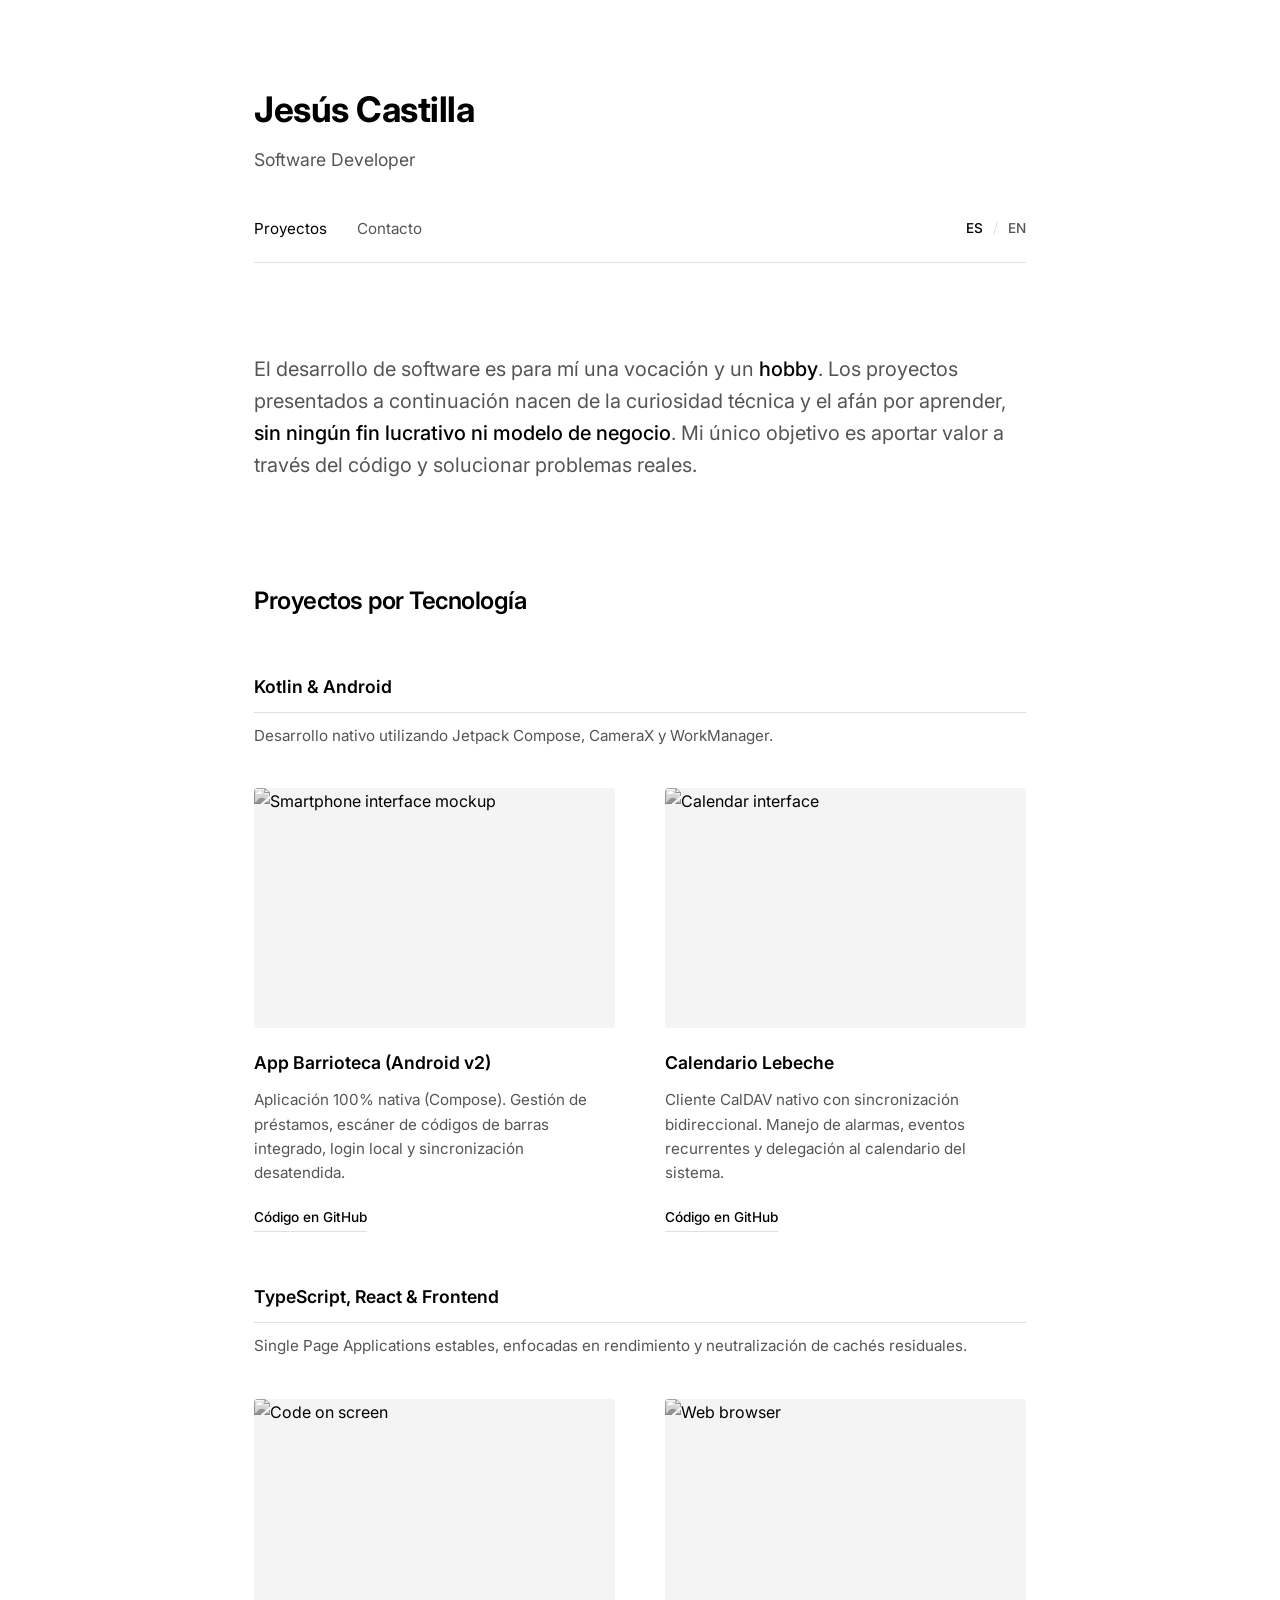
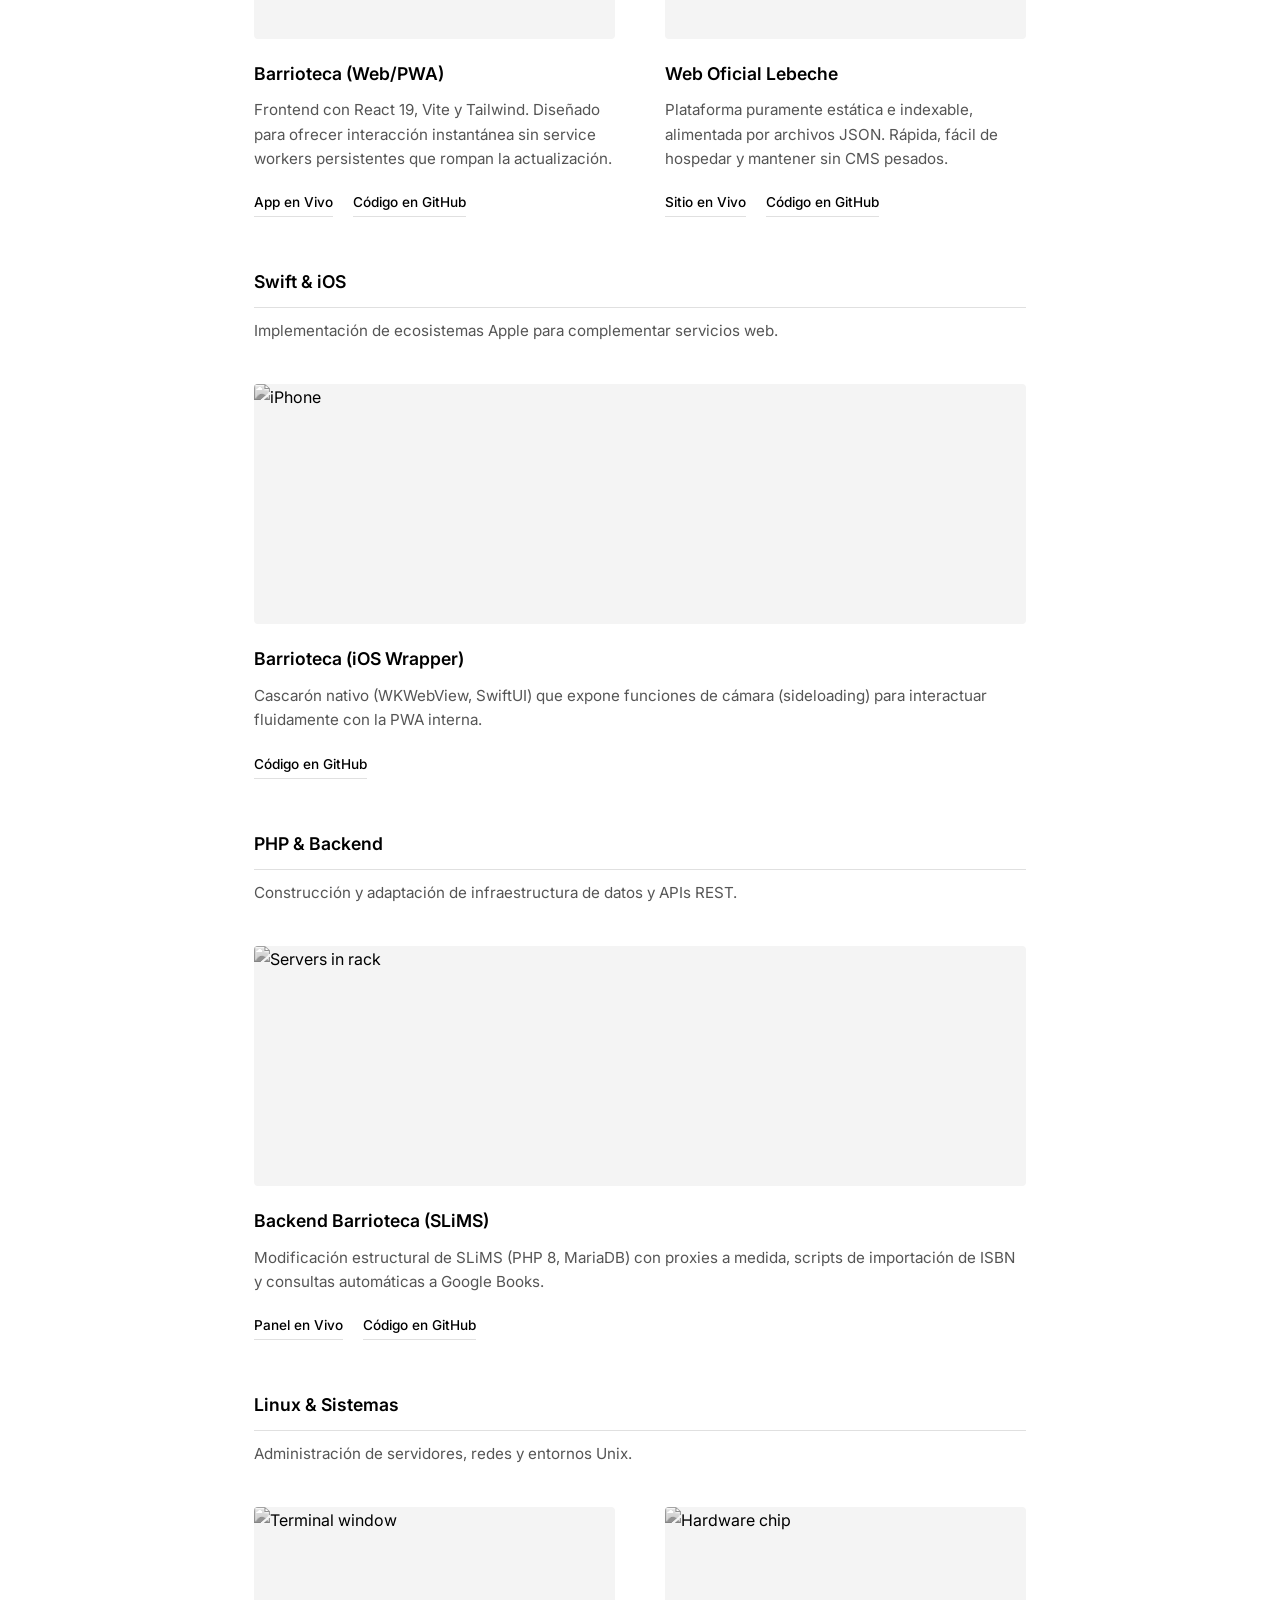
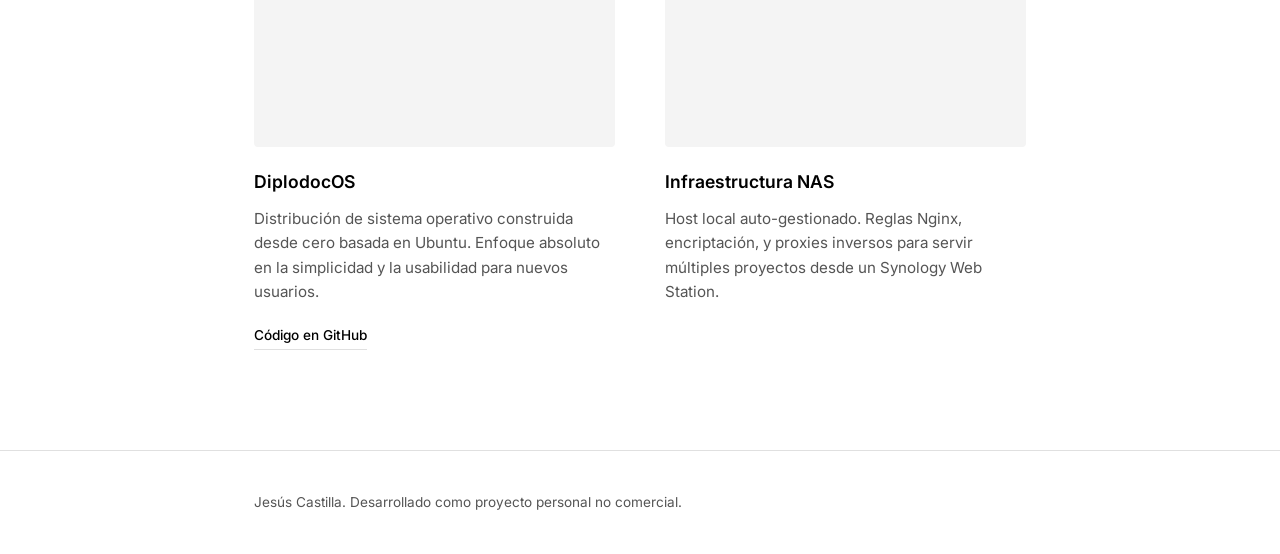
==== index.html @ aa9eec79 "corrientelebeche.es: dominio paraguas (canonico www), calendario y URLs actualizadas" ====
<!DOCTYPE html>
<html lang="es">
<head>
    <meta charset="UTF-8">
    <meta name="viewport" content="width=device-width, initial-scale=1.0">
    <meta name="description" content="Portfolio de Programación - Jesús Castilla">
    <title>Jesús Castilla | Software Developer</title>
    <link rel="preconnect" href="https://fonts.googleapis.com">
    <link rel="preconnect" href="https://fonts.gstatic.com" crossorigin>
    <link href="https://fonts.googleapis.com/css2?family=Inter:wght@300;400;500;600;700&display=swap" rel="stylesheet">
    <link rel="stylesheet" href="styles.css">
</head>
<body>
    <header class="main-header">
        <div class="container">
            <h1>Jesús Castilla</h1>
            <p class="subtitle">Software Developer</p>
            <nav class="main-nav">
                <ul>
                    <li><a href="index.html" class="active">Proyectos</a></li>
                    <li><a href="contacto.html">Contacto</a></li>
                </ul>
                <div class="lang-switch">
                    <a href="index.html" class="active">ES</a>
                    <span class="separator">/</span>
                    <a href="index-en.html">EN</a>
                </div>
            </nav>
        </div>
    </header>

    <main class="container">
        <section class="intro-section">
            <p class="disclaimer">
                El desarrollo de software es para mí una vocación y un <strong>hobby</strong>. 
                Los proyectos presentados a continuación nacen de la curiosidad técnica y el afán por aprender, 
                <strong>sin ningún fin lucrativo ni modelo de negocio</strong>. Mi único objetivo es aportar valor 
                a través del código y solucionar problemas reales.
            </p>
        </section>

        <section class="skills-section">
            <h2>Proyectos por Tecnología</h2>
            
            <div class="language-group">
                <h3>Kotlin & Android</h3>
                <p>Desarrollo nativo utilizando Jetpack Compose, CameraX y WorkManager.</p>
                <div class="projects-grid">
                    <div class="project-card">
                        <img src="https://images.unsplash.com/photo-1512941937669-90a1b58e7e9c?w=600&q=80" alt="Smartphone interface mockup" class="project-img">
                        <h4>App Barrioteca (Android v2)</h4>
                        <p>Aplicación 100% nativa (Compose). Gestión de préstamos, escáner de códigos de barras integrado, login local y sincronización desatendida.</p>
                        <div class="project-links">
                            <a href="https://github.com/jesuscastilla/acalenca-barrioteca-app-android-v2" target="_blank" rel="noopener">Código en GitHub</a>
                        </div>
                    </div>
                    <div class="project-card">
                        <img src="https://images.unsplash.com/photo-1506784951209-4522a01d4ddf?w=600&q=80" alt="Calendar interface" class="project-img">
                        <h4>Calendario Lebeche</h4>
                        <p>Cliente CalDAV nativo con sincronización bidireccional. Manejo de alarmas, eventos recurrentes y delegación al calendario del sistema.</p>
                        <div class="project-links">
                            <a href="https://github.com/jesuscastilla/calendario-lebeche" target="_blank" rel="noopener">Código en GitHub</a>
                        </div>
                    </div>
                </div>
            </div>

            <div class="language-group">
                <h3>TypeScript, React & Frontend</h3>
                <p>Single Page Applications estables, enfocadas en rendimiento y neutralización de cachés residuales.</p>
                <div class="projects-grid">
                    <div class="project-card">
                        <img src="https://images.unsplash.com/photo-1551288049-bebda4e38f71?w=600&q=80" alt="Code on screen" class="project-img">
                        <h4>Barrioteca (Web/PWA)</h4>
                        <p>Frontend con React 19, Vite y Tailwind. Diseñado para ofrecer interacción instantánea sin service workers persistentes que rompan la actualización.</p>
                        <div class="project-links">
                            <a href="https://www.corrientelebeche.es/barrioteca/" target="_blank" rel="noopener">App en Vivo</a>
                            <a href="https://github.com/jesuscastilla/acalenca-barrioteca-app" target="_blank" rel="noopener">Código en GitHub</a>
                        </div>
                    </div>
                    <div class="project-card">
                        <img src="https://images.unsplash.com/photo-1498050108023-c5249f4df085?w=600&q=80" alt="Web browser" class="project-img">
                        <h4>Web Oficial Lebeche</h4>
                        <p>Plataforma puramente estática e indexable, alimentada por archivos JSON. Rápida, fácil de hospedar y mantener sin CMS pesados.</p>
                        <div class="project-links">
                            <a href="https://lebeche.www.corrientelebeche.es/" target="_blank" rel="noopener">Sitio en Vivo</a>
                            <a href="https://github.com/jesuscastilla/LEBECHE" target="_blank" rel="noopener">Código en GitHub</a>
                        </div>
                    </div>
                </div>
            </div>

            <div class="language-group">
                <h3>Swift & iOS</h3>
                <p>Implementación de ecosistemas Apple para complementar servicios web.</p>
                <div class="projects-grid">
                    <div class="project-card">
                        <img src="https://images.unsplash.com/photo-1512428559087-560fa5ceab42?w=600&q=80" alt="iPhone" class="project-img">
                        <h4>Barrioteca (iOS Wrapper)</h4>
                        <p>Cascarón nativo (WKWebView, SwiftUI) que expone funciones de cámara (sideloading) para interactuar fluidamente con la PWA interna.</p>
                        <div class="project-links">
                            <a href="https://github.com/jesuscastilla/acalenca-barrioteca-app-ios" target="_blank" rel="noopener">Código en GitHub</a>
                        </div>
                    </div>
                </div>
            </div>

            <div class="language-group">
                <h3>PHP & Backend</h3>
                <p>Construcción y adaptación de infraestructura de datos y APIs REST.</p>
                <div class="projects-grid">
                    <div class="project-card">
                        <img src="https://images.unsplash.com/photo-1558494949-ef010cbdcc31?w=600&q=80" alt="Servers in rack" class="project-img">
                        <h4>Backend Barrioteca (SLiMS)</h4>
                        <p>Modificación estructural de SLiMS (PHP 8, MariaDB) con proxies a medida, scripts de importación de ISBN y consultas automáticas a Google Books.</p>
                        <div class="project-links">
                            <a href="https://www.corrientelebeche.es/slims/" target="_blank" rel="noopener">Panel en Vivo</a>
                            <a href="https://github.com/jesuscastilla/acalenca-barrioteca" target="_blank" rel="noopener">Código en GitHub</a>
                        </div>
                    </div>
                </div>
            </div>

            <div class="language-group">
                <h3>Linux & Sistemas</h3>
                <p>Administración de servidores, redes y entornos Unix.</p>
                <div class="projects-grid">
                    <div class="project-card">
                        <img src="https://images.unsplash.com/photo-1629654297299-c8506221ca97?w=600&q=80" alt="Terminal window" class="project-img">
                        <h4>DiplodocOS</h4>
                        <p>Distribución de sistema operativo construida desde cero basada en Ubuntu. Enfoque absoluto en la simplicidad y la usabilidad para nuevos usuarios.</p>
                        <div class="project-links">
                            <a href="https://github.com/jesuscastilla/DiplodocOS" target="_blank" rel="noopener">Código en GitHub</a>
                        </div>
                    </div>
                    <div class="project-card">
                        <img src="https://images.unsplash.com/photo-1518770660439-4636190af475?w=600&q=80" alt="Hardware chip" class="project-img">
                        <h4>Infraestructura NAS</h4>
                        <p>Host local auto-gestionado. Reglas Nginx, encriptación, y proxies inversos para servir múltiples proyectos desde un Synology Web Station.</p>
                    </div>
                </div>
            </div>
        </section>
    </main>

    <footer class="main-footer">
        <div class="container">
            <p>Jesús Castilla. Desarrollado como proyecto personal no comercial.</p>
        </div>
    </footer>
</body>
</html>
---- styles.css ----
:root {
    --text-main: #000000;
    --text-muted: #555555;
    --bg-main: #ffffff;
    --bg-subtle: #f4f4f4;
    --border: #e0e0e0;
}

* {
    margin: 0;
    padding: 0;
    box-sizing: border-box;
}

body {
    font-family: 'Inter', -apple-system, BlinkMacSystemFont, "Segoe UI", Roboto, Helvetica, Arial, sans-serif;
    background-color: var(--bg-main);
    color: var(--text-main);
    line-height: 1.7;
    font-size: 16px;
    -webkit-font-smoothing: antialiased;
}

.container {
    max-width: 900px;
    margin: 0 auto;
    padding: 0 5%;
}

/* Minimalist Header */
.main-header {
    padding: 80px 0 40px;
    margin-bottom: 50px;
}

.main-header h1 {
    font-size: 2.2rem;
    font-weight: 700;
    letter-spacing: -0.5px;
}

.main-header .subtitle {
    color: var(--text-muted);
    font-size: 1.1rem;
    margin-top: 5px;
    margin-bottom: 40px;
}

.main-nav {
    display: flex;
    justify-content: space-between;
    align-items: center;
    border-bottom: 1px solid var(--border);
    padding-bottom: 20px;
}

.main-nav ul {
    list-style: none;
    display: flex;
    gap: 30px;
}

.main-nav a {
    text-decoration: none;
    color: var(--text-muted);
    font-size: 0.95rem;
    transition: color 0.2s ease;
}

.main-nav a.active, .main-nav a:hover {
    color: var(--text-main);
}

.lang-switch {
    display: flex;
    gap: 10px;
    align-items: center;
}

.lang-switch .separator {
    color: var(--border);
    font-size: 0.9rem;
}

.lang-switch a {
    font-size: 0.85rem;
    font-weight: 500;
}

/* Disclaimer / Intro */
.disclaimer {
    font-size: 1.25rem;
    color: var(--text-muted);
    max-width: 800px;
    margin-bottom: 80px;
    line-height: 1.6;
}

.disclaimer strong {
    color: var(--text-main);
    font-weight: 500;
}

/* Sections */
section { 
    margin-bottom: 100px; 
}

h2 {
    font-size: 1.5rem;
    font-weight: 600;
    margin-bottom: 50px;
    letter-spacing: -0.5px;
}

h3 {
    font-size: 1.1rem;
    font-weight: 600;
    margin-bottom: 10px;
    margin-top: 50px;
    border-bottom: 1px solid var(--border);
    padding-bottom: 10px;
}

.language-group > p {
    color: var(--text-muted);
    margin-bottom: 40px;
    font-size: 0.95rem;
}

/* Project Cards with Images */
.projects-grid {
    display: grid;
    grid-template-columns: repeat(auto-fit, minmax(320px, 1fr));
    gap: 50px;
}

.project-card {
    display: flex;
    flex-direction: column;
}

.project-img {
    width: 100%;
    height: 240px;
    object-fit: cover;
    background-color: var(--bg-subtle);
    margin-bottom: 20px;
    border-radius: 4px;
    filter: grayscale(100%);
    transition: filter 0.3s ease;
}

.project-card:hover .project-img {
    filter: grayscale(0%);
}

.project-card h4 {
    font-size: 1.1rem;
    font-weight: 600;
    margin-bottom: 10px;
}

.project-card p {
    color: var(--text-muted);
    font-size: 0.95rem;
    flex-grow: 1;
    margin-bottom: 20px;
    line-height: 1.6;
}

.project-links {
    display: flex;
    gap: 20px;
    flex-wrap: wrap;
}

.project-links a {
    text-decoration: none;
    color: var(--text-main);
    font-size: 0.85rem;
    font-weight: 500;
    border-bottom: 1px solid var(--border);
    padding-bottom: 2px;
    transition: border-color 0.2s ease;
}

.project-links a:hover {
    border-color: var(--text-main);
}

/* Forms & Contact */
.contact-section h2 {
    margin-bottom: 20px;
}

.contact-section > p {
    color: var(--text-muted);
    margin-bottom: 40px;
}

.links-container {
    display: flex;
    flex-direction: column;
    gap: 10px;
    margin-bottom: 60px;
}

.btn-link {
    display: inline-block;
    padding: 15px 0;
    color: var(--text-main);
    text-decoration: none;
    font-weight: 500;
    border-bottom: 1px solid var(--border);
    transition: padding-left 0.2s ease;
}

.btn-link:hover {
    padding-left: 10px;
}

.form-group {
    margin-bottom: 30px;
}

.form-group label {
    display: block;
    font-size: 0.75rem;
    color: var(--text-muted);
    margin-bottom: 5px;
    text-transform: uppercase;
    letter-spacing: 1px;
}

.form-group input, 
.form-group textarea {
    width: 100%;
    padding: 10px 0;
    border: none;
    border-bottom: 1px solid var(--border);
    background: transparent;
    font-family: inherit;
    font-size: 1rem;
    color: var(--text-main);
    transition: border-color 0.2s ease;
}

.form-group input:focus, 
.form-group textarea:focus {
    outline: none;
    border-bottom-color: var(--text-main);
}

.submit-btn {
    background: var(--text-main);
    color: white;
    border: none;
    padding: 12px 30px;
    font-size: 0.9rem;
    cursor: pointer;
    border-radius: 2px;
    margin-top: 10px;
    transition: background-color 0.2s ease;
}

.submit-btn:hover {
    background: #333;
}

/* Footer */
.main-footer {
    padding: 40px 0;
    border-top: 1px solid var(--border);
    text-align: left;
    color: var(--text-muted);
    font-size: 0.85rem;
    margin-top: 50px;
}
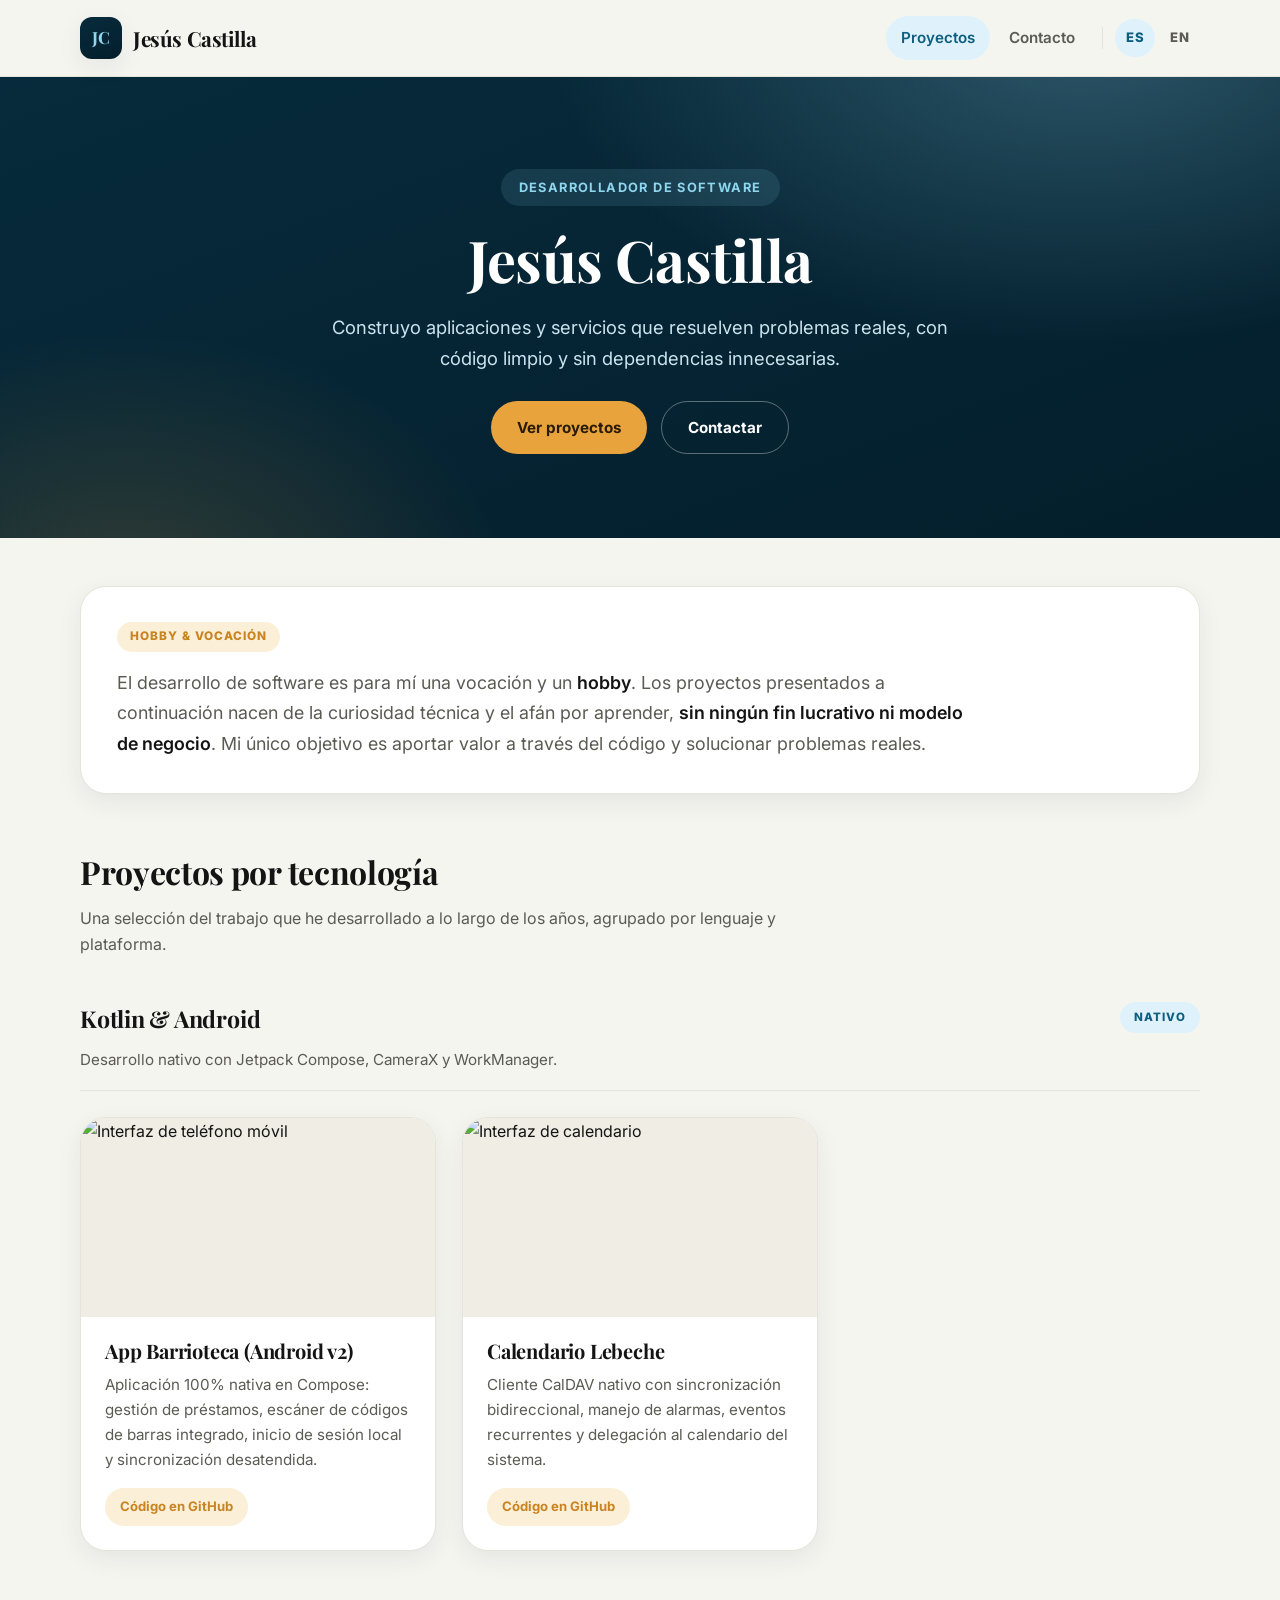
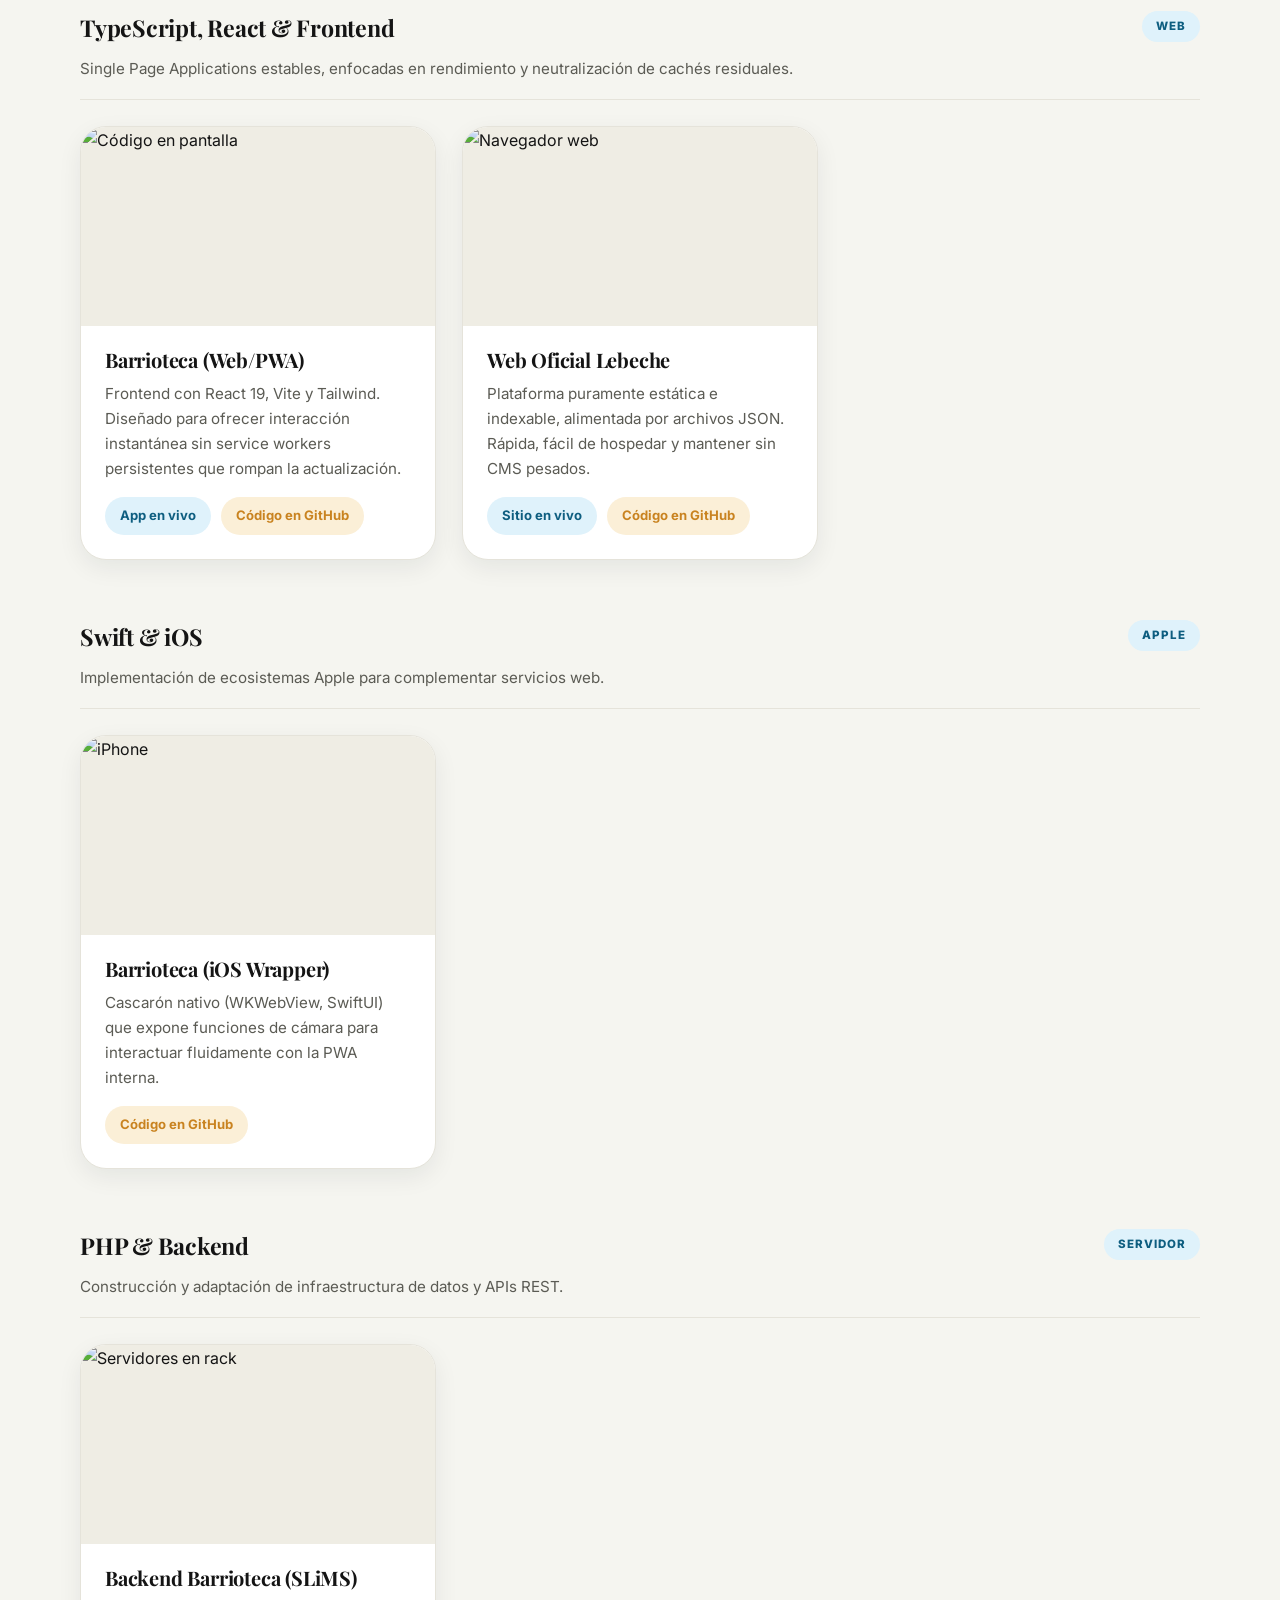
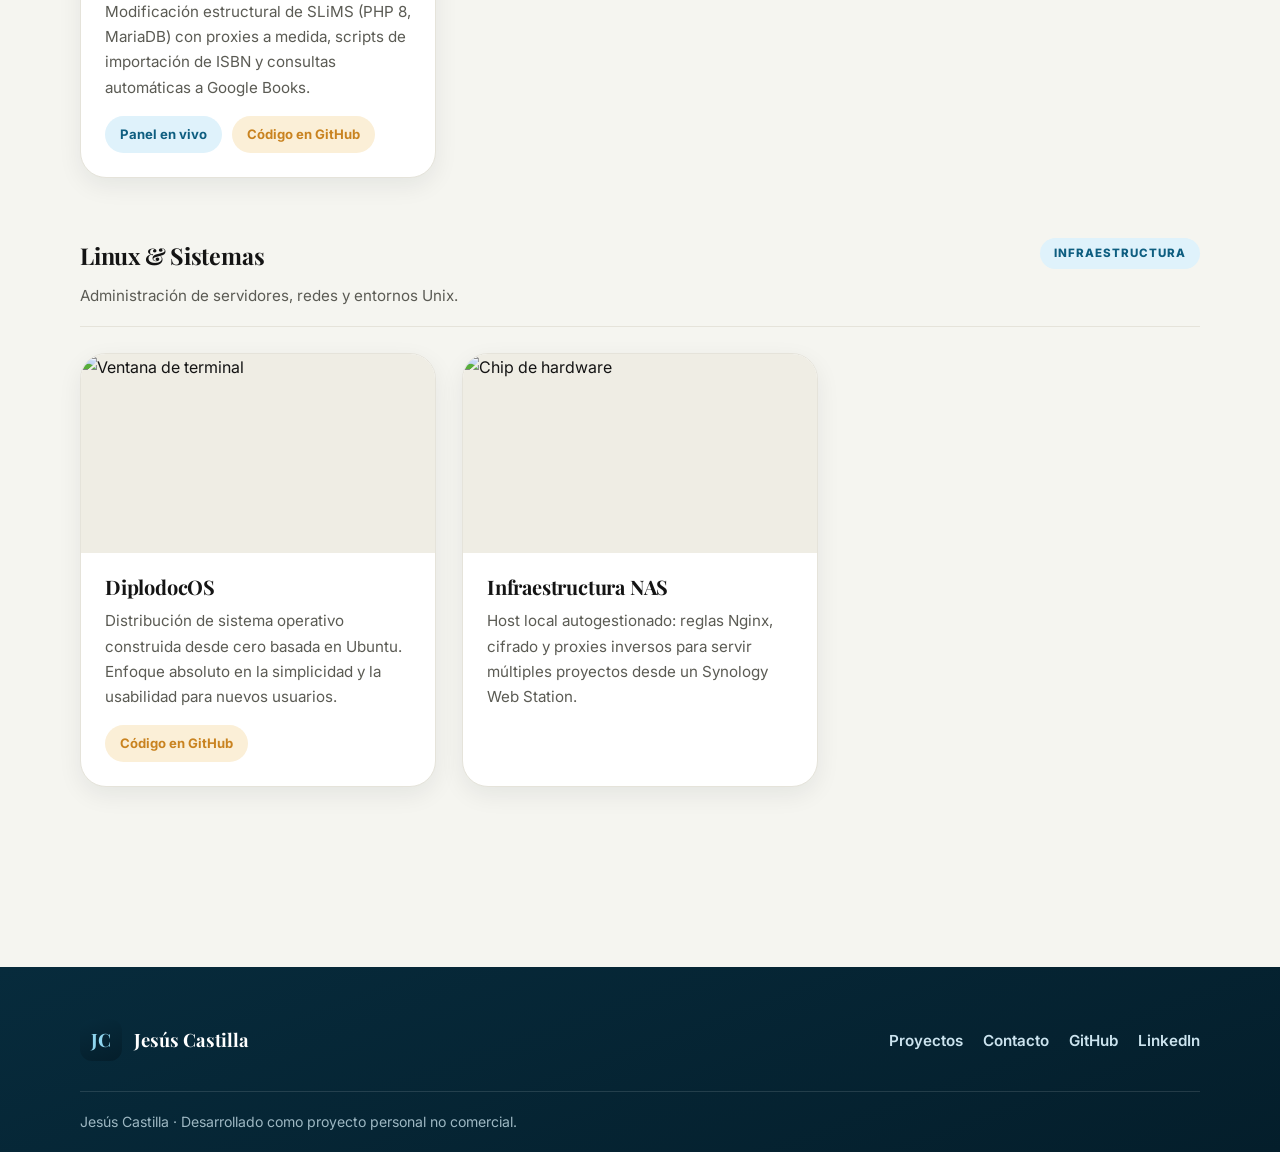
==== commit 25d1d561: "Rediseño del portfolio con la identidad visual de Lebeche" ====
--- a/index.html
+++ b/index.html
@@ -1,152 +1,221 @@
-<!DOCTYPE html>
-<html lang="es">
-<head>
-    <meta charset="UTF-8">
-    <meta name="viewport" content="width=device-width, initial-scale=1.0">
-    <meta name="description" content="Portfolio de Programación - Jesús Castilla">
-    <title>Jesús Castilla | Software Developer</title>
-    <link rel="preconnect" href="https://fonts.googleapis.com">
-    <link rel="preconnect" href="https://fonts.gstatic.com" crossorigin>
-    <link href="https://fonts.googleapis.com/css2?family=Inter:wght@300;400;500;600;700&display=swap" rel="stylesheet">
-    <link rel="stylesheet" href="styles.css">
-</head>
-<body>
-    <header class="main-header">
-        <div class="container">
-            <h1>Jesús Castilla</h1>
-            <p class="subtitle">Software Developer</p>
-            <nav class="main-nav">
-                <ul>
-                    <li><a href="index.html" class="active">Proyectos</a></li>
-                    <li><a href="contacto.html">Contacto</a></li>
-                </ul>
-                <div class="lang-switch">
-                    <a href="index.html" class="active">ES</a>
-                    <span class="separator">/</span>
-                    <a href="index-en.html">EN</a>
-                </div>
-            </nav>
-        </div>
-    </header>
-
-    <main class="container">
-        <section class="intro-section">
-            <p class="disclaimer">
-                El desarrollo de software es para mí una vocación y un <strong>hobby</strong>. 
-                Los proyectos presentados a continuación nacen de la curiosidad técnica y el afán por aprender, 
-                <strong>sin ningún fin lucrativo ni modelo de negocio</strong>. Mi único objetivo es aportar valor 
-                a través del código y solucionar problemas reales.
-            </p>
-        </section>
-
-        <section class="skills-section">
-            <h2>Proyectos por Tecnología</h2>
-            
-            <div class="language-group">
-                <h3>Kotlin & Android</h3>
-                <p>Desarrollo nativo utilizando Jetpack Compose, CameraX y WorkManager.</p>
-                <div class="projects-grid">
-                    <div class="project-card">
-                        <img src="https://images.unsplash.com/photo-1512941937669-90a1b58e7e9c?w=600&q=80" alt="Smartphone interface mockup" class="project-img">
-                        <h4>App Barrioteca (Android v2)</h4>
-                        <p>Aplicación 100% nativa (Compose). Gestión de préstamos, escáner de códigos de barras integrado, login local y sincronización desatendida.</p>
-                        <div class="project-links">
-                            <a href="https://github.com/jesuscastilla/acalenca-barrioteca-app-android-v2" target="_blank" rel="noopener">Código en GitHub</a>
-                        </div>
-                    </div>
-                    <div class="project-card">
-                        <img src="https://images.unsplash.com/photo-1506784951209-4522a01d4ddf?w=600&q=80" alt="Calendar interface" class="project-img">
-                        <h4>Calendario Lebeche</h4>
-                        <p>Cliente CalDAV nativo con sincronización bidireccional. Manejo de alarmas, eventos recurrentes y delegación al calendario del sistema.</p>
-                        <div class="project-links">
-                            <a href="https://github.com/jesuscastilla/calendario-lebeche" target="_blank" rel="noopener">Código en GitHub</a>
-                        </div>
-                    </div>
-                </div>
-            </div>
-
-            <div class="language-group">
-                <h3>TypeScript, React & Frontend</h3>
-                <p>Single Page Applications estables, enfocadas en rendimiento y neutralización de cachés residuales.</p>
-                <div class="projects-grid">
-                    <div class="project-card">
-                        <img src="https://images.unsplash.com/photo-1551288049-bebda4e38f71?w=600&q=80" alt="Code on screen" class="project-img">
-                        <h4>Barrioteca (Web/PWA)</h4>
-                        <p>Frontend con React 19, Vite y Tailwind. Diseñado para ofrecer interacción instantánea sin service workers persistentes que rompan la actualización.</p>
-                        <div class="project-links">
-                            <a href="https://www.corrientelebeche.es/barrioteca/" target="_blank" rel="noopener">App en Vivo</a>
-                            <a href="https://github.com/jesuscastilla/acalenca-barrioteca-app" target="_blank" rel="noopener">Código en GitHub</a>
-                        </div>
-                    </div>
-                    <div class="project-card">
-                        <img src="https://images.unsplash.com/photo-1498050108023-c5249f4df085?w=600&q=80" alt="Web browser" class="project-img">
-                        <h4>Web Oficial Lebeche</h4>
-                        <p>Plataforma puramente estática e indexable, alimentada por archivos JSON. Rápida, fácil de hospedar y mantener sin CMS pesados.</p>
-                        <div class="project-links">
-                            <a href="https://lebeche.www.corrientelebeche.es/" target="_blank" rel="noopener">Sitio en Vivo</a>
-                            <a href="https://github.com/jesuscastilla/LEBECHE" target="_blank" rel="noopener">Código en GitHub</a>
-                        </div>
-                    </div>
-                </div>
-            </div>
-
-            <div class="language-group">
-                <h3>Swift & iOS</h3>
-                <p>Implementación de ecosistemas Apple para complementar servicios web.</p>
-                <div class="projects-grid">
-                    <div class="project-card">
-                        <img src="https://images.unsplash.com/photo-1512428559087-560fa5ceab42?w=600&q=80" alt="iPhone" class="project-img">
-                        <h4>Barrioteca (iOS Wrapper)</h4>
-                        <p>Cascarón nativo (WKWebView, SwiftUI) que expone funciones de cámara (sideloading) para interactuar fluidamente con la PWA interna.</p>
-                        <div class="project-links">
-                            <a href="https://github.com/jesuscastilla/acalenca-barrioteca-app-ios" target="_blank" rel="noopener">Código en GitHub</a>
-                        </div>
-                    </div>
-                </div>
-            </div>
-
-            <div class="language-group">
-                <h3>PHP & Backend</h3>
-                <p>Construcción y adaptación de infraestructura de datos y APIs REST.</p>
-                <div class="projects-grid">
-                    <div class="project-card">
-                        <img src="https://images.unsplash.com/photo-1558494949-ef010cbdcc31?w=600&q=80" alt="Servers in rack" class="project-img">
-                        <h4>Backend Barrioteca (SLiMS)</h4>
-                        <p>Modificación estructural de SLiMS (PHP 8, MariaDB) con proxies a medida, scripts de importación de ISBN y consultas automáticas a Google Books.</p>
-                        <div class="project-links">
-                            <a href="https://www.corrientelebeche.es/slims/" target="_blank" rel="noopener">Panel en Vivo</a>
-                            <a href="https://github.com/jesuscastilla/acalenca-barrioteca" target="_blank" rel="noopener">Código en GitHub</a>
-                        </div>
-                    </div>
-                </div>
-            </div>
-
-            <div class="language-group">
-                <h3>Linux & Sistemas</h3>
-                <p>Administración de servidores, redes y entornos Unix.</p>
-                <div class="projects-grid">
-                    <div class="project-card">
-                        <img src="https://images.unsplash.com/photo-1629654297299-c8506221ca97?w=600&q=80" alt="Terminal window" class="project-img">
-                        <h4>DiplodocOS</h4>
-                        <p>Distribución de sistema operativo construida desde cero basada en Ubuntu. Enfoque absoluto en la simplicidad y la usabilidad para nuevos usuarios.</p>
-                        <div class="project-links">
-                            <a href="https://github.com/jesuscastilla/DiplodocOS" target="_blank" rel="noopener">Código en GitHub</a>
-                        </div>
-                    </div>
-                    <div class="project-card">
-                        <img src="https://images.unsplash.com/photo-1518770660439-4636190af475?w=600&q=80" alt="Hardware chip" class="project-img">
-                        <h4>Infraestructura NAS</h4>
-                        <p>Host local auto-gestionado. Reglas Nginx, encriptación, y proxies inversos para servir múltiples proyectos desde un Synology Web Station.</p>
-                    </div>
-                </div>
-            </div>
-        </section>
-    </main>
-
-    <footer class="main-footer">
-        <div class="container">
-            <p>Jesús Castilla. Desarrollado como proyecto personal no comercial.</p>
-        </div>
-    </footer>
-</body>
-</html>
+<!DOCTYPE html>
+<html lang="es">
+<head>
+  <meta charset="UTF-8">
+  <meta name="viewport" content="width=device-width, initial-scale=1.0">
+  <meta name="description" content="Portfolio de programación de Jesús Castilla — desarrollador de software por vocación. Proyectos en Android, web, iOS, backend y sistemas.">
+  <title>Jesús Castilla | Desarrollador de Software</title>
+  <link rel="preconnect" href="https://fonts.googleapis.com">
+  <link rel="preconnect" href="https://fonts.gstatic.com" crossorigin>
+  <link href="https://fonts.googleapis.com/css2?family=Inter:wght@400;500;600;700&family=Playfair+Display:wght@600;700&display=swap" rel="stylesheet">
+  <link rel="stylesheet" href="styles.css">
+</head>
+<body>
+  <header class="cabecera" id="cabecera">
+    <div class="contenedor cabecera__interior">
+      <a class="marca" href="index.html">
+        <span class="marca__logo">JC</span>
+        <span class="marca__texto">Jesús Castilla</span>
+      </a>
+      <nav class="menu" id="menu">
+        <a href="index.html" class="activo">Proyectos</a>
+        <a href="contacto.html">Contacto</a>
+        <span class="menu__separador" aria-hidden="true"></span>
+        <a href="index.html" class="idioma activo">ES</a>
+        <a href="index-en.html" class="idioma">EN</a>
+      </nav>
+      <button class="menu__boton" id="botonMenu" aria-label="Abrir menú" aria-expanded="false">
+        <span></span><span></span><span></span>
+      </button>
+    </div>
+  </header>
+
+  <section class="hero">
+    <div class="contenedor hero__interior">
+      <span class="hero__sobre">Desarrollador de Software</span>
+      <h1>Jesús Castilla</h1>
+      <p class="hero__bajada">Construyo aplicaciones y servicios que resuelven problemas reales, con código limpio y sin dependencias innecesarias.</p>
+      <div class="hero__acciones">
+        <a class="boton boton--ambar" href="#proyectos">Ver proyectos</a>
+        <a class="boton boton--fantasma" href="contacto.html">Contactar</a>
+      </div>
+    </div>
+  </section>
+
+  <main class="contenedor">
+    <section class="declaracion aparecer">
+      <span class="declaracion__etiqueta">Hobby &amp; vocación</span>
+      <p>El desarrollo de software es para mí una vocación y un <strong>hobby</strong>. Los proyectos presentados a continuación nacen de la curiosidad técnica y el afán por aprender, <strong>sin ningún fin lucrativo ni modelo de negocio</strong>. Mi único objetivo es aportar valor a través del código y solucionar problemas reales.</p>
+    </section>
+
+    <section class="seccion" id="proyectos">
+      <h2 class="seccion__titulo">Proyectos por tecnología</h2>
+      <p class="seccion__intro">Una selección del trabajo que he desarrollado a lo largo de los años, agrupado por lenguaje y plataforma.</p>
+<div class="grupo aparecer">
+        <div class="grupo__cabecera">
+          <h3 class="grupo__titulo">Kotlin &amp; Android</h3>
+          <span class="grupo__etiqueta">Nativo</span>
+          <p class="grupo__texto">Desarrollo nativo con Jetpack Compose, CameraX y WorkManager.</p>
+        </div>
+        <div class="tarjetas">
+          <article class="tarjeta">
+            <img src="https://images.unsplash.com/photo-1512941937669-90a1b58e7e9c?w=600&q=80" alt="Interfaz de teléfono móvil" class="tarjeta__img" loading="lazy">
+            <div class="tarjeta__cuerpo">
+              <h4 class="tarjeta__titulo">App Barrioteca (Android v2)</h4>
+              <p class="tarjeta__texto">Aplicación 100% nativa en Compose: gestión de préstamos, escáner de códigos de barras integrado, inicio de sesión local y sincronización desatendida.</p>
+              <div class="tarjeta__enlaces">
+                <a class="enlace enlace--codigo" href="https://github.com/jesuscastilla/acalenca-barrioteca-app-android-v2" target="_blank" rel="noopener">Código en GitHub</a>
+              </div>
+            </div>
+          </article>
+          <article class="tarjeta">
+            <img src="https://images.unsplash.com/photo-1506784951209-4522a01d4ddf?w=600&q=80" alt="Interfaz de calendario" class="tarjeta__img" loading="lazy">
+            <div class="tarjeta__cuerpo">
+              <h4 class="tarjeta__titulo">Calendario Lebeche</h4>
+              <p class="tarjeta__texto">Cliente CalDAV nativo con sincronización bidireccional, manejo de alarmas, eventos recurrentes y delegación al calendario del sistema.</p>
+              <div class="tarjeta__enlaces">
+                <a class="enlace enlace--codigo" href="https://github.com/jesuscastilla/calendario-lebeche" target="_blank" rel="noopener">Código en GitHub</a>
+              </div>
+            </div>
+          </article>
+        </div>
+      </div>
+
+      <div class="grupo aparecer">
+        <div class="grupo__cabecera">
+          <h3 class="grupo__titulo">TypeScript, React &amp; Frontend</h3>
+          <span class="grupo__etiqueta">Web</span>
+          <p class="grupo__texto">Single Page Applications estables, enfocadas en rendimiento y neutralización de cachés residuales.</p>
+        </div>
+        <div class="tarjetas">
+          <article class="tarjeta">
+            <img src="https://images.unsplash.com/photo-1551288049-bebda4e38f71?w=600&q=80" alt="Código en pantalla" class="tarjeta__img" loading="lazy">
+            <div class="tarjeta__cuerpo">
+              <h4 class="tarjeta__titulo">Barrioteca (Web/PWA)</h4>
+              <p class="tarjeta__texto">Frontend con React 19, Vite y Tailwind. Diseñado para ofrecer interacción instantánea sin service workers persistentes que rompan la actualización.</p>
+              <div class="tarjeta__enlaces">
+                <a class="enlace enlace--vivo" href="https://www.corrientelebeche.es/barrioteca/" target="_blank" rel="noopener">App en vivo</a>
+                <a class="enlace enlace--codigo" href="https://github.com/jesuscastilla/acalenca-barrioteca-app" target="_blank" rel="noopener">Código en GitHub</a>
+              </div>
+            </div>
+          </article>
+          <article class="tarjeta">
+            <img src="https://images.unsplash.com/photo-1498050108023-c5249f4df085?w=600&q=80" alt="Navegador web" class="tarjeta__img" loading="lazy">
+            <div class="tarjeta__cuerpo">
+              <h4 class="tarjeta__titulo">Web Oficial Lebeche</h4>
+              <p class="tarjeta__texto">Plataforma puramente estática e indexable, alimentada por archivos JSON. Rápida, fácil de hospedar y mantener sin CMS pesados.</p>
+              <div class="tarjeta__enlaces">
+                <a class="enlace enlace--vivo" href="https://www.corrientelebeche.es/lebeche/" target="_blank" rel="noopener">Sitio en vivo</a>
+                <a class="enlace enlace--codigo" href="https://github.com/jesuscastilla/LEBECHE" target="_blank" rel="noopener">Código en GitHub</a>
+              </div>
+            </div>
+          </article>
+        </div>
+      </div>
+<div class="grupo aparecer">
+        <div class="grupo__cabecera">
+          <h3 class="grupo__titulo">Swift &amp; iOS</h3>
+          <span class="grupo__etiqueta">Apple</span>
+          <p class="grupo__texto">Implementación de ecosistemas Apple para complementar servicios web.</p>
+        </div>
+        <div class="tarjetas">
+          <article class="tarjeta">
+            <img src="https://images.unsplash.com/photo-1512428559087-560fa5ceab42?w=600&q=80" alt="iPhone" class="tarjeta__img" loading="lazy">
+            <div class="tarjeta__cuerpo">
+              <h4 class="tarjeta__titulo">Barrioteca (iOS Wrapper)</h4>
+              <p class="tarjeta__texto">Cascarón nativo (WKWebView, SwiftUI) que expone funciones de cámara para interactuar fluidamente con la PWA interna.</p>
+              <div class="tarjeta__enlaces">
+                <a class="enlace enlace--codigo" href="https://github.com/jesuscastilla/acalenca-barrioteca-app-ios" target="_blank" rel="noopener">Código en GitHub</a>
+              </div>
+            </div>
+          </article>
+        </div>
+      </div>
+
+      <div class="grupo aparecer">
+        <div class="grupo__cabecera">
+          <h3 class="grupo__titulo">PHP &amp; Backend</h3>
+          <span class="grupo__etiqueta">Servidor</span>
+          <p class="grupo__texto">Construcción y adaptación de infraestructura de datos y APIs REST.</p>
+        </div>
+        <div class="tarjetas">
+          <article class="tarjeta">
+            <img src="https://images.unsplash.com/photo-1558494949-ef010cbdcc31?w=600&q=80" alt="Servidores en rack" class="tarjeta__img" loading="lazy">
+            <div class="tarjeta__cuerpo">
+              <h4 class="tarjeta__titulo">Backend Barrioteca (SLiMS)</h4>
+              <p class="tarjeta__texto">Modificación estructural de SLiMS (PHP 8, MariaDB) con proxies a medida, scripts de importación de ISBN y consultas automáticas a Google Books.</p>
+              <div class="tarjeta__enlaces">
+                <a class="enlace enlace--vivo" href="https://www.corrientelebeche.es/slims/" target="_blank" rel="noopener">Panel en vivo</a>
+                <a class="enlace enlace--codigo" href="https://github.com/jesuscastilla/acalenca-barrioteca" target="_blank" rel="noopener">Código en GitHub</a>
+              </div>
+            </div>
+          </article>
+        </div>
+      </div>
+
+      <div class="grupo aparecer">
+        <div class="grupo__cabecera">
+          <h3 class="grupo__titulo">Linux &amp; Sistemas</h3>
+          <span class="grupo__etiqueta">Infraestructura</span>
+          <p class="grupo__texto">Administración de servidores, redes y entornos Unix.</p>
+        </div>
+        <div class="tarjetas">
+          <article class="tarjeta">
+            <img src="https://images.unsplash.com/photo-1629654297299-c8506221ca97?w=600&q=80" alt="Ventana de terminal" class="tarjeta__img" loading="lazy">
+            <div class="tarjeta__cuerpo">
+              <h4 class="tarjeta__titulo">DiplodocOS</h4>
+              <p class="tarjeta__texto">Distribución de sistema operativo construida desde cero basada en Ubuntu. Enfoque absoluto en la simplicidad y la usabilidad para nuevos usuarios.</p>
+              <div class="tarjeta__enlaces">
+                <a class="enlace enlace--codigo" href="https://github.com/jesuscastilla/DiplodocOS" target="_blank" rel="noopener">Código en GitHub</a>
+              </div>
+            </div>
+          </article>
+          <article class="tarjeta">
+            <img src="https://images.unsplash.com/photo-1518770660439-4636190af475?w=600&q=80" alt="Chip de hardware" class="tarjeta__img" loading="lazy">
+            <div class="tarjeta__cuerpo">
+              <h4 class="tarjeta__titulo">Infraestructura NAS</h4>
+              <p class="tarjeta__texto">Host local autogestionado: reglas Nginx, cifrado y proxies inversos para servir múltiples proyectos desde un Synology Web Station.</p>
+            </div>
+          </article>
+        </div>
+      </div>
+    </section>
+  </main>
+
+  <footer class="pie">
+    <div class="contenedor">
+      <div class="pie__interior">
+        <div class="pie__marca">
+          <span class="marca__logo">JC</span>
+          <span>Jesús Castilla</span>
+        </div>
+        <nav class="pie__enlaces">
+          <a href="index.html">Proyectos</a>
+          <a href="contacto.html">Contacto</a>
+          <a href="https://github.com/jesuscastilla" target="_blank" rel="noopener">GitHub</a>
+          <a href="https://www.linkedin.com/in/jesuscastillalacal" target="_blank" rel="noopener">LinkedIn</a>
+        </nav>
+      </div>
+      <p class="pie__fin">Jesús Castilla · Desarrollado como proyecto personal no comercial.</p>
+    </div>
+  </footer>
+
+  <script>
+    const botonMenu = document.getElementById('botonMenu');
+    const menu = document.getElementById('menu');
+    botonMenu.addEventListener('click', () => {
+      const abierto = menu.classList.toggle('abierto');
+      botonMenu.classList.toggle('activo', abierto);
+      botonMenu.setAttribute('aria-expanded', String(abierto));
+    });
+    const observador = new IntersectionObserver((entradas) => {
+      entradas.forEach((e) => {
+        if (e.isIntersecting) { e.target.classList.add('visible'); observador.unobserve(e.target); }
+      });
+    }, { threshold: 0.08 });
+    document.querySelectorAll('.aparecer').forEach((el) => observador.observe(el));
+  </script>
+</body>
+</html>
+
+
--- a/styles.css
+++ b/styles.css
@@ -1,279 +1,167 @@
-:root {
-    --text-main: #000000;
-    --text-muted: #555555;
-    --bg-main: #ffffff;
-    --bg-subtle: #f4f4f4;
-    --border: #e0e0e0;
-}
-
-* {
-    margin: 0;
-    padding: 0;
-    box-sizing: border-box;
-}
-
-body {
-    font-family: 'Inter', -apple-system, BlinkMacSystemFont, "Segoe UI", Roboto, Helvetica, Arial, sans-serif;
-    background-color: var(--bg-main);
-    color: var(--text-main);
-    line-height: 1.7;
-    font-size: 16px;
-    -webkit-font-smoothing: antialiased;
-}
-
-.container {
-    max-width: 900px;
-    margin: 0 auto;
-    padding: 0 5%;
-}
-
-/* Minimalist Header */
-.main-header {
-    padding: 80px 0 40px;
-    margin-bottom: 50px;
-}
-
-.main-header h1 {
-    font-size: 2.2rem;
-    font-weight: 700;
-    letter-spacing: -0.5px;
-}
-
-.main-header .subtitle {
-    color: var(--text-muted);
-    font-size: 1.1rem;
-    margin-top: 5px;
-    margin-bottom: 40px;
-}
-
-.main-nav {
-    display: flex;
-    justify-content: space-between;
-    align-items: center;
-    border-bottom: 1px solid var(--border);
-    padding-bottom: 20px;
-}
-
-.main-nav ul {
-    list-style: none;
-    display: flex;
-    gap: 30px;
-}
-
-.main-nav a {
-    text-decoration: none;
-    color: var(--text-muted);
-    font-size: 0.95rem;
-    transition: color 0.2s ease;
-}
-
-.main-nav a.active, .main-nav a:hover {
-    color: var(--text-main);
-}
-
-.lang-switch {
-    display: flex;
-    gap: 10px;
-    align-items: center;
-}
-
-.lang-switch .separator {
-    color: var(--border);
-    font-size: 0.9rem;
-}
-
-.lang-switch a {
-    font-size: 0.85rem;
-    font-weight: 500;
-}
-
-/* Disclaimer / Intro */
-.disclaimer {
-    font-size: 1.25rem;
-    color: var(--text-muted);
-    max-width: 800px;
-    margin-bottom: 80px;
-    line-height: 1.6;
-}
-
-.disclaimer strong {
-    color: var(--text-main);
-    font-weight: 500;
-}
-
-/* Sections */
-section { 
-    margin-bottom: 100px; 
-}
-
-h2 {
-    font-size: 1.5rem;
-    font-weight: 600;
-    margin-bottom: 50px;
-    letter-spacing: -0.5px;
-}
-
-h3 {
-    font-size: 1.1rem;
-    font-weight: 600;
-    margin-bottom: 10px;
-    margin-top: 50px;
-    border-bottom: 1px solid var(--border);
-    padding-bottom: 10px;
-}
-
-.language-group > p {
-    color: var(--text-muted);
-    margin-bottom: 40px;
-    font-size: 0.95rem;
-}
-
-/* Project Cards with Images */
-.projects-grid {
-    display: grid;
-    grid-template-columns: repeat(auto-fit, minmax(320px, 1fr));
-    gap: 50px;
-}
-
-.project-card {
-    display: flex;
-    flex-direction: column;
-}
-
-.project-img {
-    width: 100%;
-    height: 240px;
-    object-fit: cover;
-    background-color: var(--bg-subtle);
-    margin-bottom: 20px;
-    border-radius: 4px;
-    filter: grayscale(100%);
-    transition: filter 0.3s ease;
-}
-
-.project-card:hover .project-img {
-    filter: grayscale(0%);
-}
-
-.project-card h4 {
-    font-size: 1.1rem;
-    font-weight: 600;
-    margin-bottom: 10px;
-}
-
-.project-card p {
-    color: var(--text-muted);
-    font-size: 0.95rem;
-    flex-grow: 1;
-    margin-bottom: 20px;
-    line-height: 1.6;
-}
-
-.project-links {
-    display: flex;
-    gap: 20px;
-    flex-wrap: wrap;
-}
-
-.project-links a {
-    text-decoration: none;
-    color: var(--text-main);
-    font-size: 0.85rem;
-    font-weight: 500;
-    border-bottom: 1px solid var(--border);
-    padding-bottom: 2px;
-    transition: border-color 0.2s ease;
-}
-
-.project-links a:hover {
-    border-color: var(--text-main);
-}
-
-/* Forms & Contact */
-.contact-section h2 {
-    margin-bottom: 20px;
-}
-
-.contact-section > p {
-    color: var(--text-muted);
-    margin-bottom: 40px;
-}
-
-.links-container {
-    display: flex;
-    flex-direction: column;
-    gap: 10px;
-    margin-bottom: 60px;
-}
-
-.btn-link {
-    display: inline-block;
-    padding: 15px 0;
-    color: var(--text-main);
-    text-decoration: none;
-    font-weight: 500;
-    border-bottom: 1px solid var(--border);
-    transition: padding-left 0.2s ease;
-}
-
-.btn-link:hover {
-    padding-left: 10px;
-}
-
-.form-group {
-    margin-bottom: 30px;
-}
-
-.form-group label {
-    display: block;
-    font-size: 0.75rem;
-    color: var(--text-muted);
-    margin-bottom: 5px;
-    text-transform: uppercase;
-    letter-spacing: 1px;
-}
-
-.form-group input, 
-.form-group textarea {
-    width: 100%;
-    padding: 10px 0;
-    border: none;
-    border-bottom: 1px solid var(--border);
-    background: transparent;
-    font-family: inherit;
-    font-size: 1rem;
-    color: var(--text-main);
-    transition: border-color 0.2s ease;
-}
-
-.form-group input:focus, 
-.form-group textarea:focus {
-    outline: none;
-    border-bottom-color: var(--text-main);
-}
-
-.submit-btn {
-    background: var(--text-main);
-    color: white;
-    border: none;
-    padding: 12px 30px;
-    font-size: 0.9rem;
-    cursor: pointer;
-    border-radius: 2px;
-    margin-top: 10px;
-    transition: background-color 0.2s ease;
-}
-
-.submit-btn:hover {
-    background: #333;
-}
-
-/* Footer */
-.main-footer {
-    padding: 40px 0;
-    border-top: 1px solid var(--border);
-    text-align: left;
-    color: var(--text-muted);
-    font-size: 0.85rem;
-    margin-top: 50px;
-}
+:root{
+  --papel:#F5F5F0;
+  --papel-2:#EFEDE4;
+  --blanco:#FFFFFF;
+  --tinta:#141414;
+  --tinta-suave:#5B5B54;
+  --borde:#E5E3DA;
+  --azul:#8FD6EF;
+  --azul-claro:#DFF2FB;
+  --azul-profundo:#0E5E80;
+  --azul-noche:#072B3C;
+  --azul-marino:#041E2B;
+  --ambar:#E8A33D;
+  --ambar-oscuro:#C98320;
+  --ambar-claro:#FBEFD7;
+  --radio:18px;
+  --radio-xl:26px;
+  --sombra:0 18px 44px rgba(4,30,43,.12);
+  --sombra-suave:0 8px 24px rgba(4,30,43,.07);
+  --fuente:"Inter",system-ui,-apple-system,"Segoe UI",Roboto,"Helvetica Neue",Arial,sans-serif;
+  --fuente-titulos:"Playfair Display",Georgia,"Times New Roman",serif;
+}
+
+*{box-sizing:border-box;margin:0;padding:0}
+
+html{scroll-behavior:smooth;scroll-padding-top:88px;-webkit-text-size-adjust:100%}
+
+body{font-family:var(--fuente);color:var(--tinta);background:var(--papel);line-height:1.65;-webkit-font-smoothing:antialiased;text-rendering:optimizeLegibility}
+
+img{max-width:100%;display:block;height:auto}
+
+a{color:var(--azul-profundo);text-decoration:none}
+a:hover{color:var(--azul-noche)}
+
+h1,h2,h3,h4{font-family:var(--fuente-titulos);line-height:1.15;font-weight:700;color:var(--tinta);letter-spacing:-.01em;text-wrap:balance}
+
+.contenedor{width:min(1120px,92%);margin-inline:auto}
+
+/* Cabecera */
+.cabecera{position:sticky;top:0;z-index:60;background:rgba(245,245,240,.92);backdrop-filter:blur(12px);-webkit-backdrop-filter:blur(12px);border-bottom:1px solid var(--borde)}
+.cabecera__interior{display:flex;align-items:center;gap:16px;height:76px}
+
+.marca{display:flex;align-items:center;gap:11px;color:var(--tinta)}
+.marca:hover{color:var(--tinta)}
+.marca__logo{display:grid;place-items:center;width:42px;height:42px;border-radius:12px;background:linear-gradient(160deg,var(--azul-noche),var(--azul-marino));color:var(--azul);font-family:var(--fuente-titulos);font-weight:700;font-size:1.05rem;letter-spacing:-.02em;box-shadow:var(--sombra-suave)}
+.marca__texto{font-family:var(--fuente-titulos);font-weight:700;font-size:1.3rem;letter-spacing:-.02em}
+
+.menu{display:flex;gap:4px;margin-left:auto;align-items:center}
+.menu a{padding:9px 15px;border-radius:999px;color:var(--tinta-suave);font-weight:600;font-size:.95rem;transition:background .2s ease,color .2s ease}
+.menu a:hover{background:var(--azul-claro);color:var(--azul-profundo)}
+.menu a.activo{background:var(--azul-claro);color:var(--azul-profundo)}
+.menu__separador{width:1px;height:22px;background:var(--borde);margin:0 8px}
+.menu a.idioma{font-size:.82rem;font-weight:800;letter-spacing:.4px;padding:8px 11px}
+
+.menu__boton{display:none;flex-direction:column;justify-content:center;gap:5px;width:44px;height:44px;background:none;border:0;cursor:pointer;border-radius:10px;margin-left:auto}
+.menu__boton span{display:block;width:24px;height:3px;background:var(--tinta);border-radius:3px;transition:transform .3s ease,opacity .3s ease;margin-inline:auto}
+.menu__boton.activo span:nth-child(1){transform:translateY(8px) rotate(45deg)}
+.menu__boton.activo span:nth-child(2){opacity:0}
+.menu__boton.activo span:nth-child(3){transform:translateY(-8px) rotate(-45deg)}
+
+/* Hero */
+.hero{background:radial-gradient(900px 520px at 85% -10%,rgba(143,214,239,.28),transparent 60%),radial-gradient(700px 500px at 10% 115%,rgba(232,163,61,.2),transparent 55%),linear-gradient(160deg,var(--azul-noche),var(--azul-marino));color:#EAF6FB;padding:92px 0 84px;text-align:center}
+.hero--corto{padding:64px 0 60px}
+.hero__interior{display:flex;flex-direction:column;align-items:center;gap:20px}
+.hero__sobre{font-size:.8rem;letter-spacing:1.4px;text-transform:uppercase;font-weight:700;color:var(--azul);background:rgba(143,214,239,.12);padding:8px 18px;border-radius:999px}
+.hero h1{font-size:clamp(2.4rem,6vw,3.6rem);color:#fff}
+.hero__bajada{max-width:640px;color:#CBE3EE;font-size:1.15rem}
+.hero__acciones{display:flex;gap:14px;flex-wrap:wrap;justify-content:center;margin-top:8px}
+
+.boton{display:inline-flex;align-items:center;gap:8px;padding:13px 26px;border-radius:999px;font-weight:700;font-size:.95rem;transition:transform .2s ease,background .2s ease,color .2s ease}
+.boton--ambar{background:var(--ambar);color:#2A1B06}
+.boton--ambar:hover{background:var(--ambar-oscuro);color:#fff;transform:translateY(-2px)}
+.boton--fantasma{background:transparent;color:#fff;border:1px solid rgba(255,255,255,.35)}
+.boton--fantasma:hover{background:rgba(255,255,255,.12);color:#fff;transform:translateY(-2px)}
+
+/* Declaración */
+.declaracion{background:var(--blanco);border:1px solid var(--borde);border-radius:var(--radio-xl);padding:34px 36px;box-shadow:var(--sombra-suave);margin:48px 0 0}
+.declaracion__etiqueta{display:inline-block;font-size:.74rem;font-weight:800;letter-spacing:1px;text-transform:uppercase;color:var(--ambar-oscuro);background:var(--ambar-claro);padding:5px 13px;border-radius:999px;margin-bottom:16px}
+.declaracion p{font-size:1.12rem;color:var(--tinta-suave);max-width:860px;line-height:1.7}
+.declaracion strong{color:var(--tinta);font-weight:600}
+
+/* Secciones */
+.seccion{padding:60px 0}
+.seccion__titulo{font-size:2rem;margin-bottom:14px}
+.seccion__intro{color:var(--tinta-suave);margin-bottom:44px;max-width:720px}
+
+.grupo{margin-bottom:60px}
+.grupo__cabecera{display:flex;align-items:flex-end;justify-content:space-between;gap:14px 20px;margin-bottom:26px;padding-bottom:18px;border-bottom:1px solid var(--borde);flex-wrap:wrap}
+.grupo__titulo{font-size:1.45rem}
+.grupo__etiqueta{font-size:.72rem;font-weight:800;letter-spacing:1px;text-transform:uppercase;color:var(--azul-profundo);background:var(--azul-claro);padding:6px 14px;border-radius:999px}
+.grupo__texto{color:var(--tinta-suave);font-size:.95rem;flex-basis:100%}
+
+.tarjetas{display:grid;grid-template-columns:repeat(auto-fill,minmax(300px,1fr));gap:26px}
+
+.tarjeta{display:flex;flex-direction:column;background:var(--blanco);border:1px solid var(--borde);border-radius:var(--radio-xl);overflow:hidden;box-shadow:var(--sombra-suave);transition:transform .25s ease,box-shadow .25s ease}
+.tarjeta:hover{transform:translateY(-4px);box-shadow:var(--sombra)}
+.tarjeta__img{width:100%;aspect-ratio:16/9;object-fit:cover;background:var(--papel-2)}
+.tarjeta__cuerpo{display:flex;flex-direction:column;gap:10px;padding:22px 24px 24px;flex:1}
+.tarjeta__titulo{font-size:1.25rem}
+.tarjeta__texto{color:var(--tinta-suave);font-size:.95rem;flex:1}
+.tarjeta__enlaces{display:flex;gap:10px;flex-wrap:wrap;margin-top:6px}
+
+.enlace{display:inline-flex;align-items:center;gap:6px;font-size:.82rem;font-weight:700;padding:8px 15px;border-radius:999px;transition:background .2s ease,color .2s ease,transform .2s ease}
+.enlace--vivo{background:var(--azul-claro);color:var(--azul-profundo)}
+.enlace--vivo:hover{background:var(--azul);color:var(--azul-noche);transform:translateY(-1px)}
+.enlace--codigo{background:var(--ambar-claro);color:var(--ambar-oscuro)}
+.enlace--codigo:hover{background:var(--ambar);color:#2A1B06;transform:translateY(-1px)}
+
+/* Contacto */
+.enlaces-contacto{display:flex;flex-direction:column;gap:14px;margin-bottom:44px}
+.enlace-contacto{display:flex;align-items:center;gap:16px;background:var(--blanco);border:1px solid var(--borde);border-radius:var(--radio);padding:20px 24px;box-shadow:var(--sombra-suave);color:var(--tinta);font-weight:600;transition:transform .2s ease,box-shadow .2s ease,border-color .2s ease}
+.enlace-contacto:hover{transform:translateY(-2px);box-shadow:var(--sombra);border-color:var(--azul);color:var(--azul-profundo)}
+.enlace-contacto__icono{display:grid;place-items:center;width:44px;height:44px;border-radius:12px;background:var(--azul-claro);color:var(--azul-profundo);flex-shrink:0}
+.enlace-contacto__texto{flex:1;min-width:0}
+.enlace-contacto__texto strong{display:block}
+.enlace-contacto__texto span{font-size:.85rem;color:var(--tinta-suave);font-weight:400}
+.enlace-contacto__flecha{color:var(--ambar-oscuro);font-size:1.2rem;flex-shrink:0}
+
+.formulario{background:var(--blanco);border:1px solid var(--borde);border-radius:var(--radio-xl);padding:32px;box-shadow:var(--sombra-suave)}
+.formulario h3{font-size:1.35rem;margin-bottom:8px}
+.formulario__nota{color:var(--tinta-suave);font-size:.9rem;margin-bottom:22px}
+.campo{margin-bottom:20px}
+.campo label{display:block;font-size:.74rem;font-weight:700;text-transform:uppercase;letter-spacing:1px;color:var(--tinta-suave);margin-bottom:7px}
+.campo input,.campo textarea{width:100%;padding:13px 16px;border:1px solid var(--borde);border-radius:12px;background:var(--papel);font-family:inherit;font-size:1rem;color:var(--tinta);transition:border-color .2s ease,box-shadow .2s ease,background .2s ease}
+.campo input:focus,.campo textarea:focus{outline:none;border-color:var(--azul-profundo);box-shadow:0 0 0 3px var(--azul-claro);background:var(--blanco)}
+.campo textarea{resize:vertical;min-height:130px}
+
+/* Pie */
+.pie{background:linear-gradient(160deg,var(--azul-noche),var(--azul-marino));color:#CBE3EE;padding:52px 0 0;margin-top:60px}
+.pie__interior{display:flex;align-items:center;justify-content:space-between;gap:24px;flex-wrap:wrap;padding-bottom:30px}
+.pie__marca{display:flex;align-items:center;gap:12px;color:#fff}
+.pie__marca .marca__logo{box-shadow:none}
+.pie__marca span{font-family:var(--fuente-titulos);font-weight:700;font-size:1.15rem}
+.pie__enlaces{display:flex;gap:20px;flex-wrap:wrap}
+.pie__enlaces a{color:#CBE3EE;font-weight:600;font-size:.95rem}
+.pie__enlaces a:hover{color:var(--azul)}
+.pie__fin{border-top:1px solid rgba(255,255,255,.12);padding:18px 0;font-size:.88rem;color:#9DB7C2}
+
+/* Animaciones */
+.aparecer{opacity:0;transform:translateY(18px);transition:opacity .6s ease,transform .6s ease}
+.aparecer.visible{opacity:1;transform:none}
+
+/* Responsive */
+@media (max-width:860px){
+  .menu__boton{display:flex}
+  .menu{position:absolute;top:76px;left:0;right:0;flex-direction:column;align-items:stretch;background:var(--papel);border-bottom:1px solid var(--borde);box-shadow:var(--sombra);padding:14px;gap:4px;display:none}
+  .menu.abierto{display:flex}
+  .menu a{text-align:center;padding:12px;border-radius:12px}
+  .menu__separador{display:none}
+  .tarjetas{grid-template-columns:1fr}
+  .pie__interior{flex-direction:column;align-items:flex-start}
+}
+
+@media (max-width:560px){
+  .hero{padding:64px 0}
+  .seccion{padding:44px 0}
+  .declaracion{padding:26px 22px;margin-top:32px}
+  .formulario{padding:24px 20px}
+}
+
+@media (prefers-reduced-motion:reduce){
+  html{scroll-behavior:auto}
+  *{transition:none !important;animation:none !important}
+  .aparecer{opacity:1;transform:none}
+}
+
+
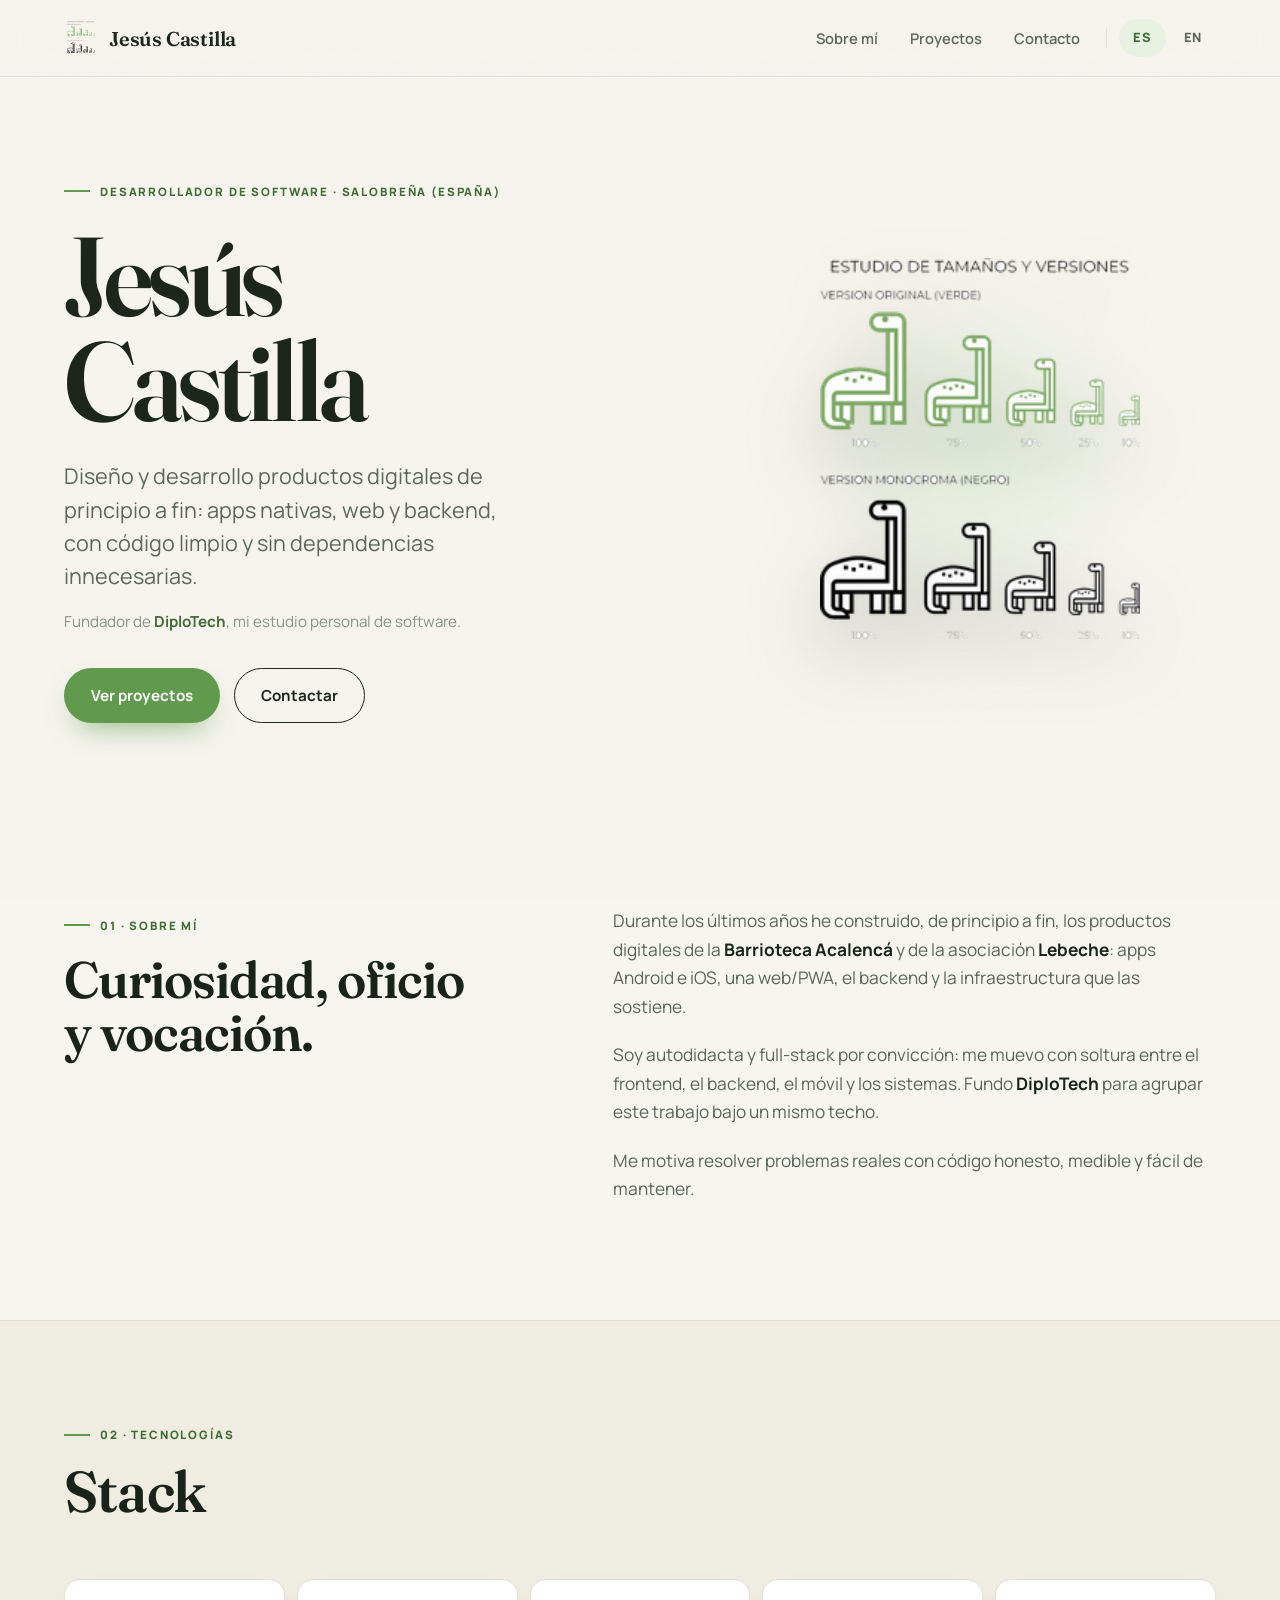
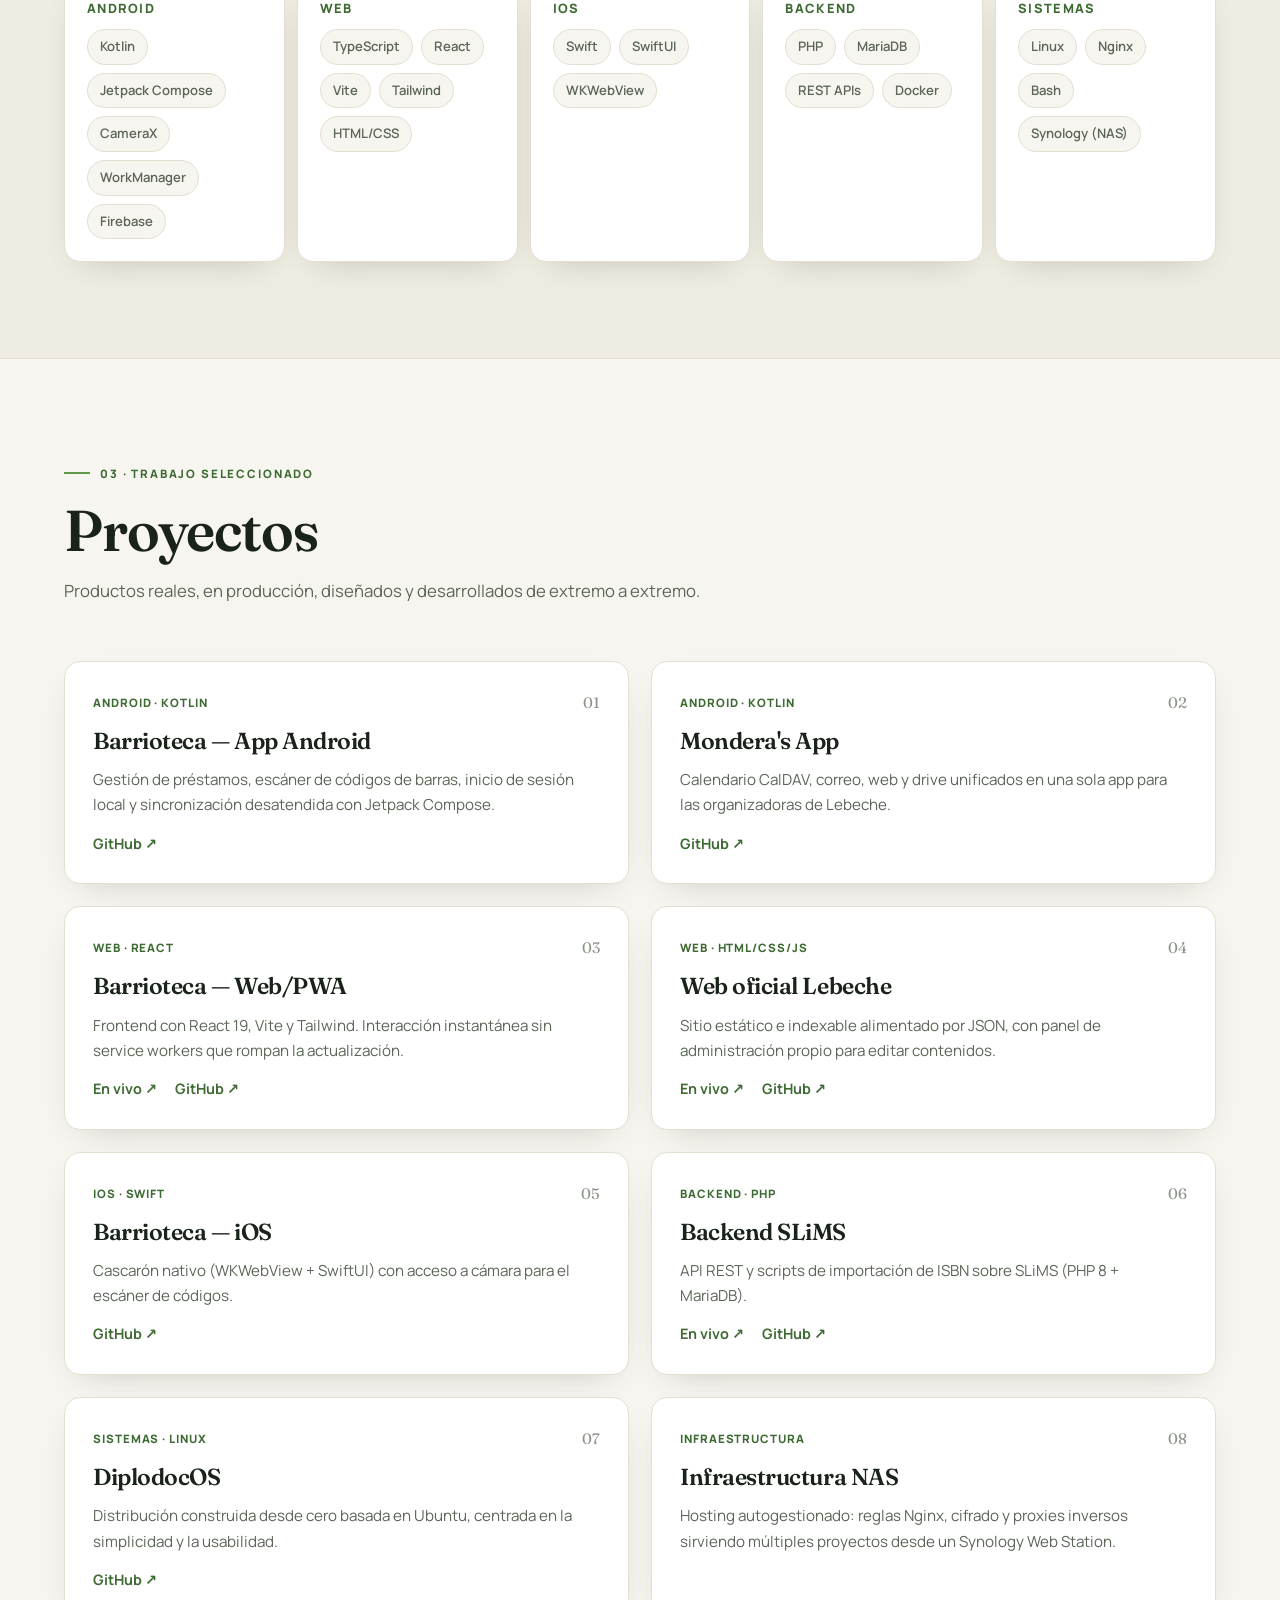
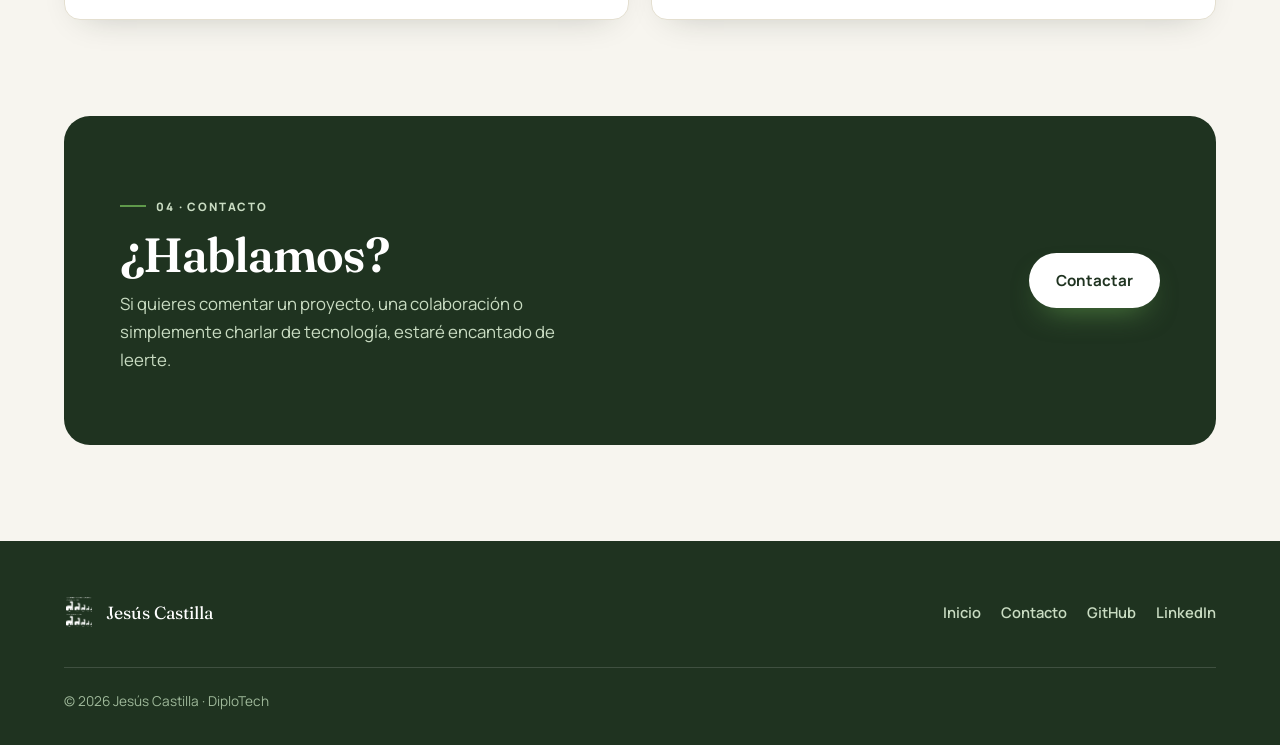
==== commit f6a3d7f0: "feat: rediseño profesional del portfolio (branding DiploTech)" ====
--- a/index.html
+++ b/index.html
@@ -3,24 +3,27 @@
 <head>
   <meta charset="UTF-8">
   <meta name="viewport" content="width=device-width, initial-scale=1.0">
-  <meta name="description" content="Portfolio de programación de Jesús Castilla — desarrollador de software por vocación. Proyectos en Android, web, iOS, backend y sistemas.">
-  <title>Jesús Castilla | Desarrollador de Software</title>
+  <meta name="description" content="Jesús Castilla — Desarrollador de software. Apps Android e iOS, web/PWA, backend e infraestructura. Fundador de DiploTech.">
+  <title>Jesús Castilla · Desarrollador de Software</title>
+  <link rel="icon" href="assets/favicon.ico" sizes="any">
+  <link rel="apple-touch-icon" href="assets/apple-touch-icon.png">
   <link rel="preconnect" href="https://fonts.googleapis.com">
   <link rel="preconnect" href="https://fonts.gstatic.com" crossorigin>
-  <link href="https://fonts.googleapis.com/css2?family=Inter:wght@400;500;600;700&family=Playfair+Display:wght@600;700&display=swap" rel="stylesheet">
+  <link href="https://fonts.googleapis.com/css2?family=Fraunces:opsz,wght@9..144,400;9..144,500;9..144,600;9..144,700&family=Manrope:wght@400;500;600;700;800&display=swap" rel="stylesheet">
   <link rel="stylesheet" href="styles.css">
 </head>
 <body>
-  <header class="cabecera" id="cabecera">
+  <header class="cabecera">
     <div class="contenedor cabecera__interior">
       <a class="marca" href="index.html">
-        <span class="marca__logo">JC</span>
+        <img src="assets/logo.png" alt="DiploTech" class="marca__logo">
         <span class="marca__texto">Jesús Castilla</span>
       </a>
       <nav class="menu" id="menu">
-        <a href="index.html" class="activo">Proyectos</a>
+        <a href="#sobre-mi">Sobre mí</a>
+        <a href="#proyectos">Proyectos</a>
         <a href="contacto.html">Contacto</a>
-        <span class="menu__separador" aria-hidden="true"></span>
+        <span class="menu__sep" aria-hidden="true"></span>
         <a href="index.html" class="idioma activo">ES</a>
         <a href="index-en.html" class="idioma">EN</a>
       </nav>
@@ -32,152 +35,133 @@
 
   <section class="hero">
     <div class="contenedor hero__interior">
-      <span class="hero__sobre">Desarrollador de Software</span>
-      <h1>Jesús Castilla</h1>
-      <p class="hero__bajada">Construyo aplicaciones y servicios que resuelven problemas reales, con código limpio y sin dependencias innecesarias.</p>
-      <div class="hero__acciones">
-        <a class="boton boton--ambar" href="#proyectos">Ver proyectos</a>
-        <a class="boton boton--fantasma" href="contacto.html">Contactar</a>
+      <div class="hero__texto">
+        <span class="ceja">Desarrollador de software · Salobreña (España)</span>
+        <h1 class="hero__titulo">Jesús<br>Castilla</h1>
+        <p class="hero__bajada">Diseño y desarrollo productos digitales de principio a fin: apps nativas, web y backend, con código limpio y sin dependencias innecesarias.</p>
+        <p class="hero__fundador">Fundador de <strong>DiploTech</strong>, mi estudio personal de software.</p>
+        <div class="hero__acciones">
+          <a class="boton boton--verde" href="#proyectos">Ver proyectos</a>
+          <a class="boton boton--fantasma" href="contacto.html">Contactar</a>
+        </div>
+      </div>
+      <div class="hero__logo">
+        <div class="hero__halo" aria-hidden="true"></div>
+        <img src="assets/logo.png" alt="Logotipo de DiploTech">
       </div>
     </div>
   </section>
-
-  <main class="contenedor">
-    <section class="declaracion aparecer">
-      <span class="declaracion__etiqueta">Hobby &amp; vocación</span>
-      <p>El desarrollo de software es para mí una vocación y un <strong>hobby</strong>. Los proyectos presentados a continuación nacen de la curiosidad técnica y el afán por aprender, <strong>sin ningún fin lucrativo ni modelo de negocio</strong>. Mi único objetivo es aportar valor a través del código y solucionar problemas reales.</p>
-    </section>
-
+  <main>
+    <section class="seccion" id="sobre-mi">
+      <div class="contenedor sobre-mi aparecer">
+        <div class="sobre-mi__cabecera">
+          <span class="ceja">01 · Sobre mí</span>
+          <h2>Curiosidad, oficio<br>y vocación.</h2>
+        </div>
+        <div class="sobre-mi__cuerpo">
+          <p>Durante los últimos años he construido, de principio a fin, los productos digitales de la <strong>Barrioteca Acalencá</strong> y de la asociación <strong>Lebeche</strong>: apps Android e iOS, una web/PWA, el backend y la infraestructura que las sostiene.</p>
+          <p>Soy autodidacta y full‑stack por convicción: me muevo con soltura entre el frontend, el backend, el móvil y los sistemas. Fundo <strong>DiploTech</strong> para agrupar este trabajo bajo un mismo techo.</p>
+          <p>Me motiva resolver problemas reales con código honesto, medible y fácil de mantener.</p>
+        </div>
+      </div>
+    </section>
+
+    <section class="seccion seccion--tinte" id="stack">
+      <div class="contenedor aparecer">
+        <div class="seccion__cabecera">
+          <span class="ceja">02 · Tecnologías</span>
+          <h2 class="seccion__titulo">Stack</h2>
+        </div>
+        <div class="stack">
+          <div class="stack__grupo">
+            <h3>Android</h3>
+            <div class="stack__items"><span>Kotlin</span><span>Jetpack Compose</span><span>CameraX</span><span>WorkManager</span><span>Firebase</span></div>
+          </div>
+          <div class="stack__grupo">
+            <h3>Web</h3>
+            <div class="stack__items"><span>TypeScript</span><span>React</span><span>Vite</span><span>Tailwind</span><span>HTML/CSS</span></div>
+          </div>
+          <div class="stack__grupo">
+            <h3>iOS</h3>
+            <div class="stack__items"><span>Swift</span><span>SwiftUI</span><span>WKWebView</span></div>
+          </div>
+          <div class="stack__grupo">
+            <h3>Backend</h3>
+            <div class="stack__items"><span>PHP</span><span>MariaDB</span><span>REST APIs</span><span>Docker</span></div>
+          </div>
+          <div class="stack__grupo">
+            <h3>Sistemas</h3>
+            <div class="stack__items"><span>Linux</span><span>Nginx</span><span>Bash</span><span>Synology (NAS)</span></div>
+          </div>
+        </div>
+      </div>
+    </section>
     <section class="seccion" id="proyectos">
-      <h2 class="seccion__titulo">Proyectos por tecnología</h2>
-      <p class="seccion__intro">Una selección del trabajo que he desarrollado a lo largo de los años, agrupado por lenguaje y plataforma.</p>
-<div class="grupo aparecer">
-        <div class="grupo__cabecera">
-          <h3 class="grupo__titulo">Kotlin &amp; Android</h3>
-          <span class="grupo__etiqueta">Nativo</span>
-          <p class="grupo__texto">Desarrollo nativo con Jetpack Compose, CameraX y WorkManager.</p>
-        </div>
-        <div class="tarjetas">
-          <article class="tarjeta">
-            <img src="https://images.unsplash.com/photo-1512941937669-90a1b58e7e9c?w=600&q=80" alt="Interfaz de teléfono móvil" class="tarjeta__img" loading="lazy">
-            <div class="tarjeta__cuerpo">
-              <h4 class="tarjeta__titulo">App Barrioteca (Android v2)</h4>
-              <p class="tarjeta__texto">Aplicación 100% nativa en Compose: gestión de préstamos, escáner de códigos de barras integrado, inicio de sesión local y sincronización desatendida.</p>
-              <div class="tarjeta__enlaces">
-                <a class="enlace enlace--codigo" href="https://github.com/jesuscastilla/acalenca-barrioteca-app-android-v2" target="_blank" rel="noopener">Código en GitHub</a>
-              </div>
-            </div>
-          </article>
-          <article class="tarjeta">
-            <img src="https://images.unsplash.com/photo-1506784951209-4522a01d4ddf?w=600&q=80" alt="Interfaz de calendario" class="tarjeta__img" loading="lazy">
-            <div class="tarjeta__cuerpo">
-              <h4 class="tarjeta__titulo">Calendario Lebeche</h4>
-              <p class="tarjeta__texto">Cliente CalDAV nativo con sincronización bidireccional, manejo de alarmas, eventos recurrentes y delegación al calendario del sistema.</p>
-              <div class="tarjeta__enlaces">
-                <a class="enlace enlace--codigo" href="https://github.com/jesuscastilla/calendario-lebeche" target="_blank" rel="noopener">Código en GitHub</a>
-              </div>
-            </div>
-          </article>
-        </div>
-      </div>
-
-      <div class="grupo aparecer">
-        <div class="grupo__cabecera">
-          <h3 class="grupo__titulo">TypeScript, React &amp; Frontend</h3>
-          <span class="grupo__etiqueta">Web</span>
-          <p class="grupo__texto">Single Page Applications estables, enfocadas en rendimiento y neutralización de cachés residuales.</p>
-        </div>
-        <div class="tarjetas">
-          <article class="tarjeta">
-            <img src="https://images.unsplash.com/photo-1551288049-bebda4e38f71?w=600&q=80" alt="Código en pantalla" class="tarjeta__img" loading="lazy">
-            <div class="tarjeta__cuerpo">
-              <h4 class="tarjeta__titulo">Barrioteca (Web/PWA)</h4>
-              <p class="tarjeta__texto">Frontend con React 19, Vite y Tailwind. Diseñado para ofrecer interacción instantánea sin service workers persistentes que rompan la actualización.</p>
-              <div class="tarjeta__enlaces">
-                <a class="enlace enlace--vivo" href="https://www.corrientelebeche.es/barrioteca/" target="_blank" rel="noopener">App en vivo</a>
-                <a class="enlace enlace--codigo" href="https://github.com/jesuscastilla/acalenca-barrioteca-app" target="_blank" rel="noopener">Código en GitHub</a>
-              </div>
-            </div>
-          </article>
-          <article class="tarjeta">
-            <img src="https://images.unsplash.com/photo-1498050108023-c5249f4df085?w=600&q=80" alt="Navegador web" class="tarjeta__img" loading="lazy">
-            <div class="tarjeta__cuerpo">
-              <h4 class="tarjeta__titulo">Web Oficial Lebeche</h4>
-              <p class="tarjeta__texto">Plataforma puramente estática e indexable, alimentada por archivos JSON. Rápida, fácil de hospedar y mantener sin CMS pesados.</p>
-              <div class="tarjeta__enlaces">
-                <a class="enlace enlace--vivo" href="https://www.corrientelebeche.es/lebeche/" target="_blank" rel="noopener">Sitio en vivo</a>
-                <a class="enlace enlace--codigo" href="https://github.com/jesuscastilla/LEBECHE" target="_blank" rel="noopener">Código en GitHub</a>
-              </div>
-            </div>
-          </article>
-        </div>
-      </div>
-<div class="grupo aparecer">
-        <div class="grupo__cabecera">
-          <h3 class="grupo__titulo">Swift &amp; iOS</h3>
-          <span class="grupo__etiqueta">Apple</span>
-          <p class="grupo__texto">Implementación de ecosistemas Apple para complementar servicios web.</p>
-        </div>
-        <div class="tarjetas">
-          <article class="tarjeta">
-            <img src="https://images.unsplash.com/photo-1512428559087-560fa5ceab42?w=600&q=80" alt="iPhone" class="tarjeta__img" loading="lazy">
-            <div class="tarjeta__cuerpo">
-              <h4 class="tarjeta__titulo">Barrioteca (iOS Wrapper)</h4>
-              <p class="tarjeta__texto">Cascarón nativo (WKWebView, SwiftUI) que expone funciones de cámara para interactuar fluidamente con la PWA interna.</p>
-              <div class="tarjeta__enlaces">
-                <a class="enlace enlace--codigo" href="https://github.com/jesuscastilla/acalenca-barrioteca-app-ios" target="_blank" rel="noopener">Código en GitHub</a>
-              </div>
-            </div>
-          </article>
-        </div>
-      </div>
-
-      <div class="grupo aparecer">
-        <div class="grupo__cabecera">
-          <h3 class="grupo__titulo">PHP &amp; Backend</h3>
-          <span class="grupo__etiqueta">Servidor</span>
-          <p class="grupo__texto">Construcción y adaptación de infraestructura de datos y APIs REST.</p>
-        </div>
-        <div class="tarjetas">
-          <article class="tarjeta">
-            <img src="https://images.unsplash.com/photo-1558494949-ef010cbdcc31?w=600&q=80" alt="Servidores en rack" class="tarjeta__img" loading="lazy">
-            <div class="tarjeta__cuerpo">
-              <h4 class="tarjeta__titulo">Backend Barrioteca (SLiMS)</h4>
-              <p class="tarjeta__texto">Modificación estructural de SLiMS (PHP 8, MariaDB) con proxies a medida, scripts de importación de ISBN y consultas automáticas a Google Books.</p>
-              <div class="tarjeta__enlaces">
-                <a class="enlace enlace--vivo" href="https://www.corrientelebeche.es/slims/" target="_blank" rel="noopener">Panel en vivo</a>
-                <a class="enlace enlace--codigo" href="https://github.com/jesuscastilla/acalenca-barrioteca" target="_blank" rel="noopener">Código en GitHub</a>
-              </div>
-            </div>
-          </article>
-        </div>
-      </div>
-
-      <div class="grupo aparecer">
-        <div class="grupo__cabecera">
-          <h3 class="grupo__titulo">Linux &amp; Sistemas</h3>
-          <span class="grupo__etiqueta">Infraestructura</span>
-          <p class="grupo__texto">Administración de servidores, redes y entornos Unix.</p>
-        </div>
-        <div class="tarjetas">
-          <article class="tarjeta">
-            <img src="https://images.unsplash.com/photo-1629654297299-c8506221ca97?w=600&q=80" alt="Ventana de terminal" class="tarjeta__img" loading="lazy">
-            <div class="tarjeta__cuerpo">
-              <h4 class="tarjeta__titulo">DiplodocOS</h4>
-              <p class="tarjeta__texto">Distribución de sistema operativo construida desde cero basada en Ubuntu. Enfoque absoluto en la simplicidad y la usabilidad para nuevos usuarios.</p>
-              <div class="tarjeta__enlaces">
-                <a class="enlace enlace--codigo" href="https://github.com/jesuscastilla/DiplodocOS" target="_blank" rel="noopener">Código en GitHub</a>
-              </div>
-            </div>
-          </article>
-          <article class="tarjeta">
-            <img src="https://images.unsplash.com/photo-1518770660439-4636190af475?w=600&q=80" alt="Chip de hardware" class="tarjeta__img" loading="lazy">
-            <div class="tarjeta__cuerpo">
-              <h4 class="tarjeta__titulo">Infraestructura NAS</h4>
-              <p class="tarjeta__texto">Host local autogestionado: reglas Nginx, cifrado y proxies inversos para servir múltiples proyectos desde un Synology Web Station.</p>
-            </div>
-          </article>
-        </div>
+      <div class="contenedor">
+        <div class="seccion__cabecera aparecer">
+          <span class="ceja">03 · Trabajo seleccionado</span>
+          <h2 class="seccion__titulo">Proyectos</h2>
+          <p class="seccion__intro">Productos reales, en producción, diseñados y desarrollados de extremo a extremo.</p>
+        </div>
+        <div class="grid">
+          <article class="proyecto aparecer">
+            <div class="proyecto__top"><span class="proyecto__tag">Android · Kotlin</span><span class="proyecto__num">01</span></div>
+            <h3 class="proyecto__titulo">Barrioteca — App Android</h3>
+            <p class="proyecto__texto">Gestión de préstamos, escáner de códigos de barras, inicio de sesión local y sincronización desatendida con Jetpack Compose.</p>
+            <div class="proyecto__enlaces"><a class="flecha" href="https://github.com/jesuscastilla/barrioteca-android" target="_blank" rel="noopener">GitHub ↗</a></div>
+          </article>
+          <article class="proyecto aparecer">
+            <div class="proyecto__top"><span class="proyecto__tag">Android · Kotlin</span><span class="proyecto__num">02</span></div>
+            <h3 class="proyecto__titulo">Mondera's App</h3>
+            <p class="proyecto__texto">Calendario CalDAV, correo, web y drive unificados en una sola app para las organizadoras de Lebeche.</p>
+            <div class="proyecto__enlaces"><a class="flecha" href="https://github.com/jesuscastilla/monderas-app" target="_blank" rel="noopener">GitHub ↗</a></div>
+          </article>
+          <article class="proyecto aparecer">
+            <div class="proyecto__top"><span class="proyecto__tag">Web · React</span><span class="proyecto__num">03</span></div>
+            <h3 class="proyecto__titulo">Barrioteca — Web/PWA</h3>
+            <p class="proyecto__texto">Frontend con React 19, Vite y Tailwind. Interacción instantánea sin service workers que rompan la actualización.</p>
+            <div class="proyecto__enlaces"><a class="flecha" href="https://www.corrientelebeche.es/barrioteca/" target="_blank" rel="noopener">En vivo ↗</a><a class="flecha" href="https://github.com/jesuscastilla/barrioteca-web" target="_blank" rel="noopener">GitHub ↗</a></div>
+          </article>
+          <article class="proyecto aparecer">
+            <div class="proyecto__top"><span class="proyecto__tag">Web · HTML/CSS/JS</span><span class="proyecto__num">04</span></div>
+            <h3 class="proyecto__titulo">Web oficial Lebeche</h3>
+            <p class="proyecto__texto">Sitio estático e indexable alimentado por JSON, con panel de administración propio para editar contenidos.</p>
+            <div class="proyecto__enlaces"><a class="flecha" href="https://www.corrientelebeche.es/lebeche/" target="_blank" rel="noopener">En vivo ↗</a><a class="flecha" href="https://github.com/jesuscastilla/lebeche-web" target="_blank" rel="noopener">GitHub ↗</a></div>
+          </article>
+          <article class="proyecto aparecer">
+            <div class="proyecto__top"><span class="proyecto__tag">iOS · Swift</span><span class="proyecto__num">05</span></div>
+            <h3 class="proyecto__titulo">Barrioteca — iOS</h3>
+            <p class="proyecto__texto">Cascarón nativo (WKWebView + SwiftUI) con acceso a cámara para el escáner de códigos.</p>
+            <div class="proyecto__enlaces"><a class="flecha" href="https://github.com/jesuscastilla/barrioteca-ios" target="_blank" rel="noopener">GitHub ↗</a></div>
+          </article>
+          <article class="proyecto aparecer">
+            <div class="proyecto__top"><span class="proyecto__tag">Backend · PHP</span><span class="proyecto__num">06</span></div>
+            <h3 class="proyecto__titulo">Backend SLiMS</h3>
+            <p class="proyecto__texto">API REST y scripts de importación de ISBN sobre SLiMS (PHP 8 + MariaDB).</p>
+            <div class="proyecto__enlaces"><a class="flecha" href="https://www.corrientelebeche.es/slims/" target="_blank" rel="noopener">En vivo ↗</a><a class="flecha" href="https://github.com/jesuscastilla/barrioteca-slims" target="_blank" rel="noopener">GitHub ↗</a></div>
+          </article>
+          <article class="proyecto aparecer">
+            <div class="proyecto__top"><span class="proyecto__tag">Sistemas · Linux</span><span class="proyecto__num">07</span></div>
+            <h3 class="proyecto__titulo">DiplodocOS</h3>
+            <p class="proyecto__texto">Distribución construida desde cero basada en Ubuntu, centrada en la simplicidad y la usabilidad.</p>
+            <div class="proyecto__enlaces"><a class="flecha" href="https://github.com/jesuscastilla/DiplodocOS" target="_blank" rel="noopener">GitHub ↗</a></div>
+          </article>
+          <article class="proyecto aparecer">
+            <div class="proyecto__top"><span class="proyecto__tag">Infraestructura</span><span class="proyecto__num">08</span></div>
+            <h3 class="proyecto__titulo">Infraestructura NAS</h3>
+            <p class="proyecto__texto">Hosting autogestionado: reglas Nginx, cifrado y proxies inversos sirviendo múltiples proyectos desde un Synology Web Station.</p>
+          </article>
+        </div>
+      </div>
+    </section>
+    <section class="cta aparecer">
+      <div class="cta__interior">
+        <div>
+          <span class="ceja" style="color:#C9DCC2">04 · Contacto</span>
+          <h2>¿Hablamos?</h2>
+          <p>Si quieres comentar un proyecto, una colaboración o simplemente charlar de tecnología, estaré encantado de leerte.</p>
+        </div>
+        <a class="boton boton--verde" href="contacto.html">Contactar</a>
       </div>
     </section>
   </main>
@@ -186,17 +170,17 @@
     <div class="contenedor">
       <div class="pie__interior">
         <div class="pie__marca">
-          <span class="marca__logo">JC</span>
+          <img src="assets/logo-blanco.png" alt="DiploTech">
           <span>Jesús Castilla</span>
         </div>
         <nav class="pie__enlaces">
-          <a href="index.html">Proyectos</a>
+          <a href="index.html">Inicio</a>
           <a href="contacto.html">Contacto</a>
           <a href="https://github.com/jesuscastilla" target="_blank" rel="noopener">GitHub</a>
           <a href="https://www.linkedin.com/in/jesuscastillalacal" target="_blank" rel="noopener">LinkedIn</a>
         </nav>
       </div>
-      <p class="pie__fin">Jesús Castilla · Desarrollado como proyecto personal no comercial.</p>
+      <p class="pie__fin">© 2026 Jesús Castilla · DiploTech</p>
     </div>
   </footer>
 
@@ -208,14 +192,15 @@
       botonMenu.classList.toggle('activo', abierto);
       botonMenu.setAttribute('aria-expanded', String(abierto));
     });
-    const observador = new IntersectionObserver((entradas) => {
+    const obs = new IntersectionObserver((entradas) => {
       entradas.forEach((e) => {
-        if (e.isIntersecting) { e.target.classList.add('visible'); observador.unobserve(e.target); }
+        if (e.isIntersecting) { e.target.classList.add('visible'); obs.unobserve(e.target); }
       });
     }, { threshold: 0.08 });
-    document.querySelectorAll('.aparecer').forEach((el) => observador.observe(el));
+    document.querySelectorAll('.aparecer').forEach((el) => obs.observe(el));
   </script>
 </body>
 </html>
 
 
+
--- a/styles.css
+++ b/styles.css
@@ -1,167 +1,192 @@
 :root{
-  --papel:#F5F5F0;
-  --papel-2:#EFEDE4;
+  --papel:#F7F5EF;
+  --papel-2:#EFECE1;
+  --tinta:#1A231A;
+  --tinta-suave:#5B6658;
+  --tinta-claro:#8A9487;
+  --verde:#5F9A4B;
+  --verde-oscuro:#3E6B33;
+  --verde-profundo:#1F3320;
+  --verde-claro:#EAF3E3;
+  --linea:#E4DFD0;
   --blanco:#FFFFFF;
-  --tinta:#141414;
-  --tinta-suave:#5B5B54;
-  --borde:#E5E3DA;
-  --azul:#8FD6EF;
-  --azul-claro:#DFF2FB;
-  --azul-profundo:#0E5E80;
-  --azul-noche:#072B3C;
-  --azul-marino:#041E2B;
-  --ambar:#E8A33D;
-  --ambar-oscuro:#C98320;
-  --ambar-claro:#FBEFD7;
-  --radio:18px;
-  --radio-xl:26px;
-  --sombra:0 18px 44px rgba(4,30,43,.12);
-  --sombra-suave:0 8px 24px rgba(4,30,43,.07);
-  --fuente:"Inter",system-ui,-apple-system,"Segoe UI",Roboto,"Helvetica Neue",Arial,sans-serif;
-  --fuente-titulos:"Playfair Display",Georgia,"Times New Roman",serif;
+  --fuente:"Manrope",system-ui,-apple-system,"Segoe UI",Roboto,sans-serif;
+  --fuente-titulos:"Fraunces",Georgia,"Times New Roman",serif;
+  --radio:16px;
+  --sombra:0 30px 70px -34px rgba(26,35,26,.5);
+  --sombra-suave:0 12px 34px -20px rgba(26,35,26,.3);
 }
 
 *{box-sizing:border-box;margin:0;padding:0}
 
-html{scroll-behavior:smooth;scroll-padding-top:88px;-webkit-text-size-adjust:100%}
+html{scroll-behavior:smooth;scroll-padding-top:90px;-webkit-text-size-adjust:100%}
 
-body{font-family:var(--fuente);color:var(--tinta);background:var(--papel);line-height:1.65;-webkit-font-smoothing:antialiased;text-rendering:optimizeLegibility}
+body{
+  font-family:var(--fuente);
+  color:var(--tinta);
+  background:var(--papel);
+  line-height:1.65;
+  font-size:16px;
+  -webkit-font-smoothing:antialiased;
+  text-rendering:optimizeLegibility;
+  overflow-x:hidden;
+}
+
+body::after{
+  content:"";position:fixed;inset:0;z-index:9999;pointer-events:none;opacity:.04;
+  background-image:url("data:image/svg+xml,%3Csvg xmlns='http://www.w3.org/2000/svg' width='140' height='140'%3E%3Cfilter id='n'%3E%3CfeTurbulence type='fractalNoise' baseFrequency='0.85' numOctaves='2' stitchTiles='stitch'/%3E%3C/filter%3E%3Crect width='140' height='140' filter='url(%23n)'/%3E%3C/svg%3E");
+}
+
+::selection{background:var(--verde);color:#fff}
 
 img{max-width:100%;display:block;height:auto}
 
-a{color:var(--azul-profundo);text-decoration:none}
-a:hover{color:var(--azul-noche)}
+a{color:var(--verde-oscuro);text-decoration:none;transition:color .2s ease}
+a:hover{color:var(--verde)}
 
-h1,h2,h3,h4{font-family:var(--fuente-titulos);line-height:1.15;font-weight:700;color:var(--tinta);letter-spacing:-.01em;text-wrap:balance}
+h1,h2,h3,h4{font-family:var(--fuente-titulos);font-weight:600;line-height:1.05;letter-spacing:-.02em;color:var(--tinta);text-wrap:balance}
 
-.contenedor{width:min(1120px,92%);margin-inline:auto}
+.contenedor{width:min(1160px,90%);margin-inline:auto}
 
-/* Cabecera */
-.cabecera{position:sticky;top:0;z-index:60;background:rgba(245,245,240,.92);backdrop-filter:blur(12px);-webkit-backdrop-filter:blur(12px);border-bottom:1px solid var(--borde)}
-.cabecera__interior{display:flex;align-items:center;gap:16px;height:76px}
+.ceja{display:inline-flex;align-items:center;gap:10px;font-size:.72rem;font-weight:800;letter-spacing:.16em;text-transform:uppercase;color:var(--verde-oscuro)}
+.ceja::before{content:"";width:26px;height:2px;background:var(--verde)}
 
+/* ---------- Cabecera ---------- */
+.cabecera{position:sticky;top:0;z-index:60;background:rgba(247,245,239,.82);backdrop-filter:blur(14px);-webkit-backdrop-filter:blur(14px);border-bottom:1px solid var(--linea)}
+.cabecera__interior{display:flex;align-items:center;gap:18px;height:76px}
 .marca{display:flex;align-items:center;gap:11px;color:var(--tinta)}
 .marca:hover{color:var(--tinta)}
-.marca__logo{display:grid;place-items:center;width:42px;height:42px;border-radius:12px;background:linear-gradient(160deg,var(--azul-noche),var(--azul-marino));color:var(--azul);font-family:var(--fuente-titulos);font-weight:700;font-size:1.05rem;letter-spacing:-.02em;box-shadow:var(--sombra-suave)}
-.marca__texto{font-family:var(--fuente-titulos);font-weight:700;font-size:1.3rem;letter-spacing:-.02em}
+.marca__logo{width:34px;height:34px;object-fit:contain}
+.marca__texto{font-family:var(--fuente-titulos);font-weight:600;font-size:1.25rem;letter-spacing:-.01em}
 
-.menu{display:flex;gap:4px;margin-left:auto;align-items:center}
-.menu a{padding:9px 15px;border-radius:999px;color:var(--tinta-suave);font-weight:600;font-size:.95rem;transition:background .2s ease,color .2s ease}
-.menu a:hover{background:var(--azul-claro);color:var(--azul-profundo)}
-.menu a.activo{background:var(--azul-claro);color:var(--azul-profundo)}
-.menu__separador{width:1px;height:22px;background:var(--borde);margin:0 8px}
-.menu a.idioma{font-size:.82rem;font-weight:800;letter-spacing:.4px;padding:8px 11px}
+.menu{display:flex;align-items:center;gap:4px;margin-left:auto}
+.menu a{padding:8px 14px;border-radius:999px;color:var(--tinta-suave);font-weight:600;font-size:.92rem;transition:background .2s ease,color .2s ease}
+.menu a:hover{background:var(--verde-claro);color:var(--verde-oscuro)}
+.menu a.activo{background:var(--verde-claro);color:var(--verde-oscuro)}
+.menu .idioma{font-size:.8rem;font-weight:800;letter-spacing:.05em}
+.menu__sep{width:1px;height:20px;background:var(--linea);margin:0 8px}
+.menu__boton{display:none;flex-direction:column;justify-content:center;gap:5px;width:44px;height:44px;background:none;border:0;cursor:pointer;border-radius:10px;margin-left:auto}
+.menu__boton span{display:block;width:24px;height:2px;background:var(--tinta);border-radius:2px;transition:transform .3s ease,opacity .3s ease;margin-inline:auto}
+.menu__boton.activo span:nth-child(1){transform:translateY(7px) rotate(45deg)}
+.menu__boton.activo span:nth-child(2){opacity:0}
+.menu__boton.activo span:nth-child(3){transform:translateY(-7px) rotate(-45deg)}
 
-.menu__boton{display:none;flex-direction:column;justify-content:center;gap:5px;width:44px;height:44px;background:none;border:0;cursor:pointer;border-radius:10px;margin-left:auto}
-.menu__boton span{display:block;width:24px;height:3px;background:var(--tinta);border-radius:3px;transition:transform .3s ease,opacity .3s ease;margin-inline:auto}
-.menu__boton.activo span:nth-child(1){transform:translateY(8px) rotate(45deg)}
-.menu__boton.activo span:nth-child(2){opacity:0}
-.menu__boton.activo span:nth-child(3){transform:translateY(-8px) rotate(-45deg)}
+/* ---------- Hero ---------- */
+.hero{position:relative;padding:96px 0 88px;overflow:hidden}
+.hero__interior{display:grid;grid-template-columns:1.15fr .85fr;gap:40px;align-items:center}
+.hero__titulo{font-size:clamp(3.4rem,9vw,7rem);font-weight:600;letter-spacing:-.04em;line-height:.94;margin:22px 0 26px}
+.hero__bajada{font-size:clamp(1.1rem,2vw,1.35rem);line-height:1.55;color:var(--tinta-suave);max-width:34ch}
+.hero__fundador{margin-top:16px;font-size:.95rem;color:var(--tinta-claro)}
+.hero__fundador strong{color:var(--verde-oscuro)}
+.hero__acciones{display:flex;gap:14px;margin-top:34px;flex-wrap:wrap}
+.hero__logo{position:relative;display:grid;place-items:center}
+.hero__halo{position:absolute;width:min(420px,80%);aspect-ratio:1;border-radius:50%;background:radial-gradient(circle,var(--verde-claro),transparent 65%);filter:blur(6px);z-index:-1}
+.hero__logo img{width:min(320px,72%);object-fit:contain;filter:drop-shadow(0 30px 40px rgba(31,51,32,.22))}
 
-/* Hero */
-.hero{background:radial-gradient(900px 520px at 85% -10%,rgba(143,214,239,.28),transparent 60%),radial-gradient(700px 500px at 10% 115%,rgba(232,163,61,.2),transparent 55%),linear-gradient(160deg,var(--azul-noche),var(--azul-marino));color:#EAF6FB;padding:92px 0 84px;text-align:center}
-.hero--corto{padding:64px 0 60px}
-.hero__interior{display:flex;flex-direction:column;align-items:center;gap:20px}
-.hero__sobre{font-size:.8rem;letter-spacing:1.4px;text-transform:uppercase;font-weight:700;color:var(--azul);background:rgba(143,214,239,.12);padding:8px 18px;border-radius:999px}
-.hero h1{font-size:clamp(2.4rem,6vw,3.6rem);color:#fff}
-.hero__bajada{max-width:640px;color:#CBE3EE;font-size:1.15rem}
-.hero__acciones{display:flex;gap:14px;flex-wrap:wrap;justify-content:center;margin-top:8px}
+/* ---------- Botones ---------- */
+.boton{display:inline-flex;align-items:center;gap:9px;padding:14px 26px;border-radius:999px;font-weight:700;font-size:.95rem;border:1px solid transparent;transition:transform .2s ease,box-shadow .2s ease,background .2s ease,color .2s ease,border-color .2s ease}
+.boton--verde{background:var(--verde);color:#fff;box-shadow:0 14px 30px -14px rgba(95,154,75,.8)}
+.boton--verde:hover{background:var(--verde-oscuro);color:#fff;transform:translateY(-2px)}
+.boton--fantasma{border-color:var(--tinta);color:var(--tinta);background:transparent}
+.boton--fantasma:hover{border-color:var(--verde);color:var(--verde-oscuro);transform:translateY(-2px)}
+/* ---------- Secciones ---------- */
+.seccion{padding:96px 0}
+.seccion--tinte{background:var(--papel-2);border-block:1px solid var(--linea)}
+.seccion__cabecera{max-width:640px;margin-bottom:56px}
+.seccion__titulo{font-size:clamp(2.2rem,5vw,3.6rem);margin:18px 0 16px}
+.seccion__intro{color:var(--tinta-suave);font-size:1.05rem}
 
-.boton{display:inline-flex;align-items:center;gap:8px;padding:13px 26px;border-radius:999px;font-weight:700;font-size:.95rem;transition:transform .2s ease,background .2s ease,color .2s ease}
-.boton--ambar{background:var(--ambar);color:#2A1B06}
-.boton--ambar:hover{background:var(--ambar-oscuro);color:#fff;transform:translateY(-2px)}
-.boton--fantasma{background:transparent;color:#fff;border:1px solid rgba(255,255,255,.35)}
-.boton--fantasma:hover{background:rgba(255,255,255,.12);color:#fff;transform:translateY(-2px)}
+/* Sobre mí */
+.sobre-mi{display:grid;grid-template-columns:.9fr 1.1fr;gap:56px;align-items:start}
+.sobre-mi__cabecera h2{font-size:clamp(2rem,4.5vw,3.2rem);margin-top:18px}
+.sobre-mi__cuerpo p{color:var(--tinta-suave);font-size:1.08rem;margin-bottom:20px}
+.sobre-mi__cuerpo strong{color:var(--tinta);font-weight:700}
 
-/* Declaración */
-.declaracion{background:var(--blanco);border:1px solid var(--borde);border-radius:var(--radio-xl);padding:34px 36px;box-shadow:var(--sombra-suave);margin:48px 0 0}
-.declaracion__etiqueta{display:inline-block;font-size:.74rem;font-weight:800;letter-spacing:1px;text-transform:uppercase;color:var(--ambar-oscuro);background:var(--ambar-claro);padding:5px 13px;border-radius:999px;margin-bottom:16px}
-.declaracion p{font-size:1.12rem;color:var(--tinta-suave);max-width:860px;line-height:1.7}
-.declaracion strong{color:var(--tinta);font-weight:600}
+/* Stack */
+.stack{display:flex;flex-wrap:wrap;gap:12px}
+.stack__grupo{flex:1 1 220px;background:var(--blanco);border:1px solid var(--linea);border-radius:var(--radio);padding:22px;box-shadow:var(--sombra-suave)}
+.stack__grupo h3{font-family:var(--fuente);font-size:.8rem;font-weight:800;letter-spacing:.1em;text-transform:uppercase;color:var(--verde-oscuro);margin-bottom:14px}
+.stack__items{display:flex;flex-wrap:wrap;gap:8px}
+.stack__items span{font-size:.82rem;font-weight:600;color:var(--tinta-suave);background:var(--papel);border:1px solid var(--linea);border-radius:999px;padding:6px 12px}
 
-/* Secciones */
-.seccion{padding:60px 0}
-.seccion__titulo{font-size:2rem;margin-bottom:14px}
-.seccion__intro{color:var(--tinta-suave);margin-bottom:44px;max-width:720px}
-
-.grupo{margin-bottom:60px}
-.grupo__cabecera{display:flex;align-items:flex-end;justify-content:space-between;gap:14px 20px;margin-bottom:26px;padding-bottom:18px;border-bottom:1px solid var(--borde);flex-wrap:wrap}
-.grupo__titulo{font-size:1.45rem}
-.grupo__etiqueta{font-size:.72rem;font-weight:800;letter-spacing:1px;text-transform:uppercase;color:var(--azul-profundo);background:var(--azul-claro);padding:6px 14px;border-radius:999px}
-.grupo__texto{color:var(--tinta-suave);font-size:.95rem;flex-basis:100%}
-
-.tarjetas{display:grid;grid-template-columns:repeat(auto-fill,minmax(300px,1fr));gap:26px}
-
-.tarjeta{display:flex;flex-direction:column;background:var(--blanco);border:1px solid var(--borde);border-radius:var(--radio-xl);overflow:hidden;box-shadow:var(--sombra-suave);transition:transform .25s ease,box-shadow .25s ease}
-.tarjeta:hover{transform:translateY(-4px);box-shadow:var(--sombra)}
-.tarjeta__img{width:100%;aspect-ratio:16/9;object-fit:cover;background:var(--papel-2)}
-.tarjeta__cuerpo{display:flex;flex-direction:column;gap:10px;padding:22px 24px 24px;flex:1}
-.tarjeta__titulo{font-size:1.25rem}
-.tarjeta__texto{color:var(--tinta-suave);font-size:.95rem;flex:1}
-.tarjeta__enlaces{display:flex;gap:10px;flex-wrap:wrap;margin-top:6px}
-
-.enlace{display:inline-flex;align-items:center;gap:6px;font-size:.82rem;font-weight:700;padding:8px 15px;border-radius:999px;transition:background .2s ease,color .2s ease,transform .2s ease}
-.enlace--vivo{background:var(--azul-claro);color:var(--azul-profundo)}
-.enlace--vivo:hover{background:var(--azul);color:var(--azul-noche);transform:translateY(-1px)}
-.enlace--codigo{background:var(--ambar-claro);color:var(--ambar-oscuro)}
-.enlace--codigo:hover{background:var(--ambar);color:#2A1B06;transform:translateY(-1px)}
-
-/* Contacto */
-.enlaces-contacto{display:flex;flex-direction:column;gap:14px;margin-bottom:44px}
-.enlace-contacto{display:flex;align-items:center;gap:16px;background:var(--blanco);border:1px solid var(--borde);border-radius:var(--radio);padding:20px 24px;box-shadow:var(--sombra-suave);color:var(--tinta);font-weight:600;transition:transform .2s ease,box-shadow .2s ease,border-color .2s ease}
-.enlace-contacto:hover{transform:translateY(-2px);box-shadow:var(--sombra);border-color:var(--azul);color:var(--azul-profundo)}
-.enlace-contacto__icono{display:grid;place-items:center;width:44px;height:44px;border-radius:12px;background:var(--azul-claro);color:var(--azul-profundo);flex-shrink:0}
-.enlace-contacto__texto{flex:1;min-width:0}
-.enlace-contacto__texto strong{display:block}
-.enlace-contacto__texto span{font-size:.85rem;color:var(--tinta-suave);font-weight:400}
-.enlace-contacto__flecha{color:var(--ambar-oscuro);font-size:1.2rem;flex-shrink:0}
-
-.formulario{background:var(--blanco);border:1px solid var(--borde);border-radius:var(--radio-xl);padding:32px;box-shadow:var(--sombra-suave)}
-.formulario h3{font-size:1.35rem;margin-bottom:8px}
-.formulario__nota{color:var(--tinta-suave);font-size:.9rem;margin-bottom:22px}
-.campo{margin-bottom:20px}
-.campo label{display:block;font-size:.74rem;font-weight:700;text-transform:uppercase;letter-spacing:1px;color:var(--tinta-suave);margin-bottom:7px}
-.campo input,.campo textarea{width:100%;padding:13px 16px;border:1px solid var(--borde);border-radius:12px;background:var(--papel);font-family:inherit;font-size:1rem;color:var(--tinta);transition:border-color .2s ease,box-shadow .2s ease,background .2s ease}
-.campo input:focus,.campo textarea:focus{outline:none;border-color:var(--azul-profundo);box-shadow:0 0 0 3px var(--azul-claro);background:var(--blanco)}
-.campo textarea{resize:vertical;min-height:130px}
+/* Proyectos */
+.grid{display:grid;grid-template-columns:repeat(2,1fr);gap:22px}
+.proyecto{position:relative;display:flex;flex-direction:column;gap:14px;background:var(--blanco);border:1px solid var(--linea);border-radius:var(--radio);padding:28px;box-shadow:var(--sombra-suave);transition:transform .25s ease,box-shadow .25s ease,border-color .25s ease}
+.proyecto:hover{transform:translateY(-5px);box-shadow:var(--sombra);border-color:var(--verde)}
+.proyecto__top{display:flex;align-items:center;justify-content:space-between}
+.proyecto__tag{font-size:.72rem;font-weight:800;letter-spacing:.08em;text-transform:uppercase;color:var(--verde-oscuro)}
+.proyecto__num{font-family:var(--fuente-titulos);font-size:.95rem;color:var(--tinta-claro)}
+.proyecto__titulo{font-size:1.45rem}
+.proyecto__texto{color:var(--tinta-suave);font-size:.95rem;flex:1}
+.proyecto__enlaces{display:flex;gap:18px;flex-wrap:wrap}
+.flecha{font-size:.9rem;font-weight:700;color:var(--verde-oscuro)}
+.flecha:hover{color:var(--verde)}
+/* CTA contacto */
+.cta{background:var(--verde-profundo);color:#EAF3E3;border-radius:26px;margin:0 auto 96px;width:min(1160px,90%)}
+.cta__interior{padding:72px 56px;display:grid;grid-template-columns:1fr auto;gap:30px;align-items:center}
+.cta h2{color:#fff;font-size:clamp(1.9rem,4vw,3rem);margin:14px 0 10px}
+.cta p{color:#C9DCC2;font-size:1.05rem;max-width:46ch}
+.cta .boton--verde{background:#fff;color:var(--verde-profundo)}
+.cta .boton--verde:hover{background:var(--verde-claro)}
 
 /* Pie */
-.pie{background:linear-gradient(160deg,var(--azul-noche),var(--azul-marino));color:#CBE3EE;padding:52px 0 0;margin-top:60px}
-.pie__interior{display:flex;align-items:center;justify-content:space-between;gap:24px;flex-wrap:wrap;padding-bottom:30px}
+.pie{background:var(--verde-profundo);color:#C9DCC2;padding:56px 0 32px}
+.pie__interior{display:flex;align-items:center;justify-content:space-between;gap:24px;flex-wrap:wrap}
 .pie__marca{display:flex;align-items:center;gap:12px;color:#fff}
-.pie__marca .marca__logo{box-shadow:none}
-.pie__marca span{font-family:var(--fuente-titulos);font-weight:700;font-size:1.15rem}
+.pie__marca img{width:30px;height:30px;object-fit:contain}
+.pie__marca span{font-family:var(--fuente-titulos);font-size:1.1rem}
 .pie__enlaces{display:flex;gap:20px;flex-wrap:wrap}
-.pie__enlaces a{color:#CBE3EE;font-weight:600;font-size:.95rem}
-.pie__enlaces a:hover{color:var(--azul)}
-.pie__fin{border-top:1px solid rgba(255,255,255,.12);padding:18px 0;font-size:.88rem;color:#9DB7C2}
+.pie__enlaces a{color:#C9DCC2;font-weight:600;font-size:.92rem}
+.pie__enlaces a:hover{color:#fff}
+.pie__fin{border-top:1px solid rgba(255,255,255,.14);margin-top:40px;padding-top:22px;font-size:.85rem;color:#9FB99A}
+
+/* Contacto (página) */
+.contacto-hero{padding:72px 0 40px}
+.contacto-hero h1{font-size:clamp(2.6rem,6vw,4.6rem);margin:18px 0 16px}
+.enlaces-contacto{display:grid;gap:14px;margin-top:40px}
+.enlace-contacto{display:flex;align-items:center;gap:16px;background:var(--blanco);border:1px solid var(--linea);border-radius:var(--radio);padding:20px 24px;box-shadow:var(--sombra-suave);color:var(--tinta);transition:transform .2s ease,box-shadow .2s ease,border-color .2s ease}
+.enlace-contacto:hover{transform:translateY(-2px);box-shadow:var(--sombra);border-color:var(--verde);color:var(--tinta)}
+.enlace-contacto__icono{display:grid;place-items:center;width:46px;height:46px;border-radius:12px;background:var(--verde-claro);color:var(--verde-oscuro);flex-shrink:0}
+.enlace-contacto__texto{flex:1;min-width:0}
+.enlace-contacto__texto strong{display:block;font-weight:700}
+.enlace-contacto__texto span{font-size:.85rem;color:var(--tinta-suave)}
+.enlace-contacto__flecha{color:var(--verde);font-size:1.2rem}
+.formulario{background:var(--blanco);border:1px solid var(--linea);border-radius:22px;padding:36px;box-shadow:var(--sombra-suave);margin-top:44px}
+.formulario h3{font-size:1.5rem;margin-bottom:6px}
+.formulario__nota{color:var(--tinta-suave);font-size:.9rem;margin-bottom:24px}
+.campo{margin-bottom:18px}
+.campo label{display:block;font-size:.74rem;font-weight:800;text-transform:uppercase;letter-spacing:.08em;color:var(--tinta-suave);margin-bottom:7px}
+.campo input,.campo textarea{width:100%;padding:13px 16px;border:1px solid var(--linea);border-radius:12px;background:var(--papel);font-family:inherit;font-size:1rem;color:var(--tinta);transition:border-color .2s ease,box-shadow .2s ease,background .2s ease}
+.campo input:focus,.campo textarea:focus{outline:none;border-color:var(--verde);box-shadow:0 0 0 3px var(--verde-claro);background:#fff}
+.campo textarea{resize:vertical;min-height:140px}
 
 /* Animaciones */
-.aparecer{opacity:0;transform:translateY(18px);transition:opacity .6s ease,transform .6s ease}
+.aparecer{opacity:0;transform:translateY(22px);transition:opacity .7s ease,transform .7s ease}
 .aparecer.visible{opacity:1;transform:none}
 
 /* Responsive */
-@media (max-width:860px){
+@media (max-width:900px){
+  .hero__interior{grid-template-columns:1fr}
+  .hero__logo{order:-1}
+  .hero__logo img{width:min(200px,50%)}
+  .sobre-mi{grid-template-columns:1fr;gap:28px}
+  .grid{grid-template-columns:1fr}
+  .cta__interior{grid-template-columns:1fr;padding:48px 28px}
   .menu__boton{display:flex}
-  .menu{position:absolute;top:76px;left:0;right:0;flex-direction:column;align-items:stretch;background:var(--papel);border-bottom:1px solid var(--borde);box-shadow:var(--sombra);padding:14px;gap:4px;display:none}
+  .menu{position:absolute;top:76px;left:0;right:0;flex-direction:column;align-items:stretch;background:var(--papel);border-bottom:1px solid var(--linea);box-shadow:var(--sombra);padding:14px;gap:4px;display:none}
   .menu.abierto{display:flex}
   .menu a{text-align:center;padding:12px;border-radius:12px}
-  .menu__separador{display:none}
-  .tarjetas{grid-template-columns:1fr}
-  .pie__interior{flex-direction:column;align-items:flex-start}
+  .menu__sep{display:none}
 }
-
 @media (max-width:560px){
   .hero{padding:64px 0}
-  .seccion{padding:44px 0}
-  .declaracion{padding:26px 22px;margin-top:32px}
-  .formulario{padding:24px 20px}
+  .seccion{padding:64px 0}
+  .cta{border-radius:18px}
+  .formulario{padding:26px 20px}
 }
-
 @media (prefers-reduced-motion:reduce){
   html{scroll-behavior:auto}
   *{transition:none !important;animation:none !important}
   .aparecer{opacity:1;transform:none}
 }
 
-
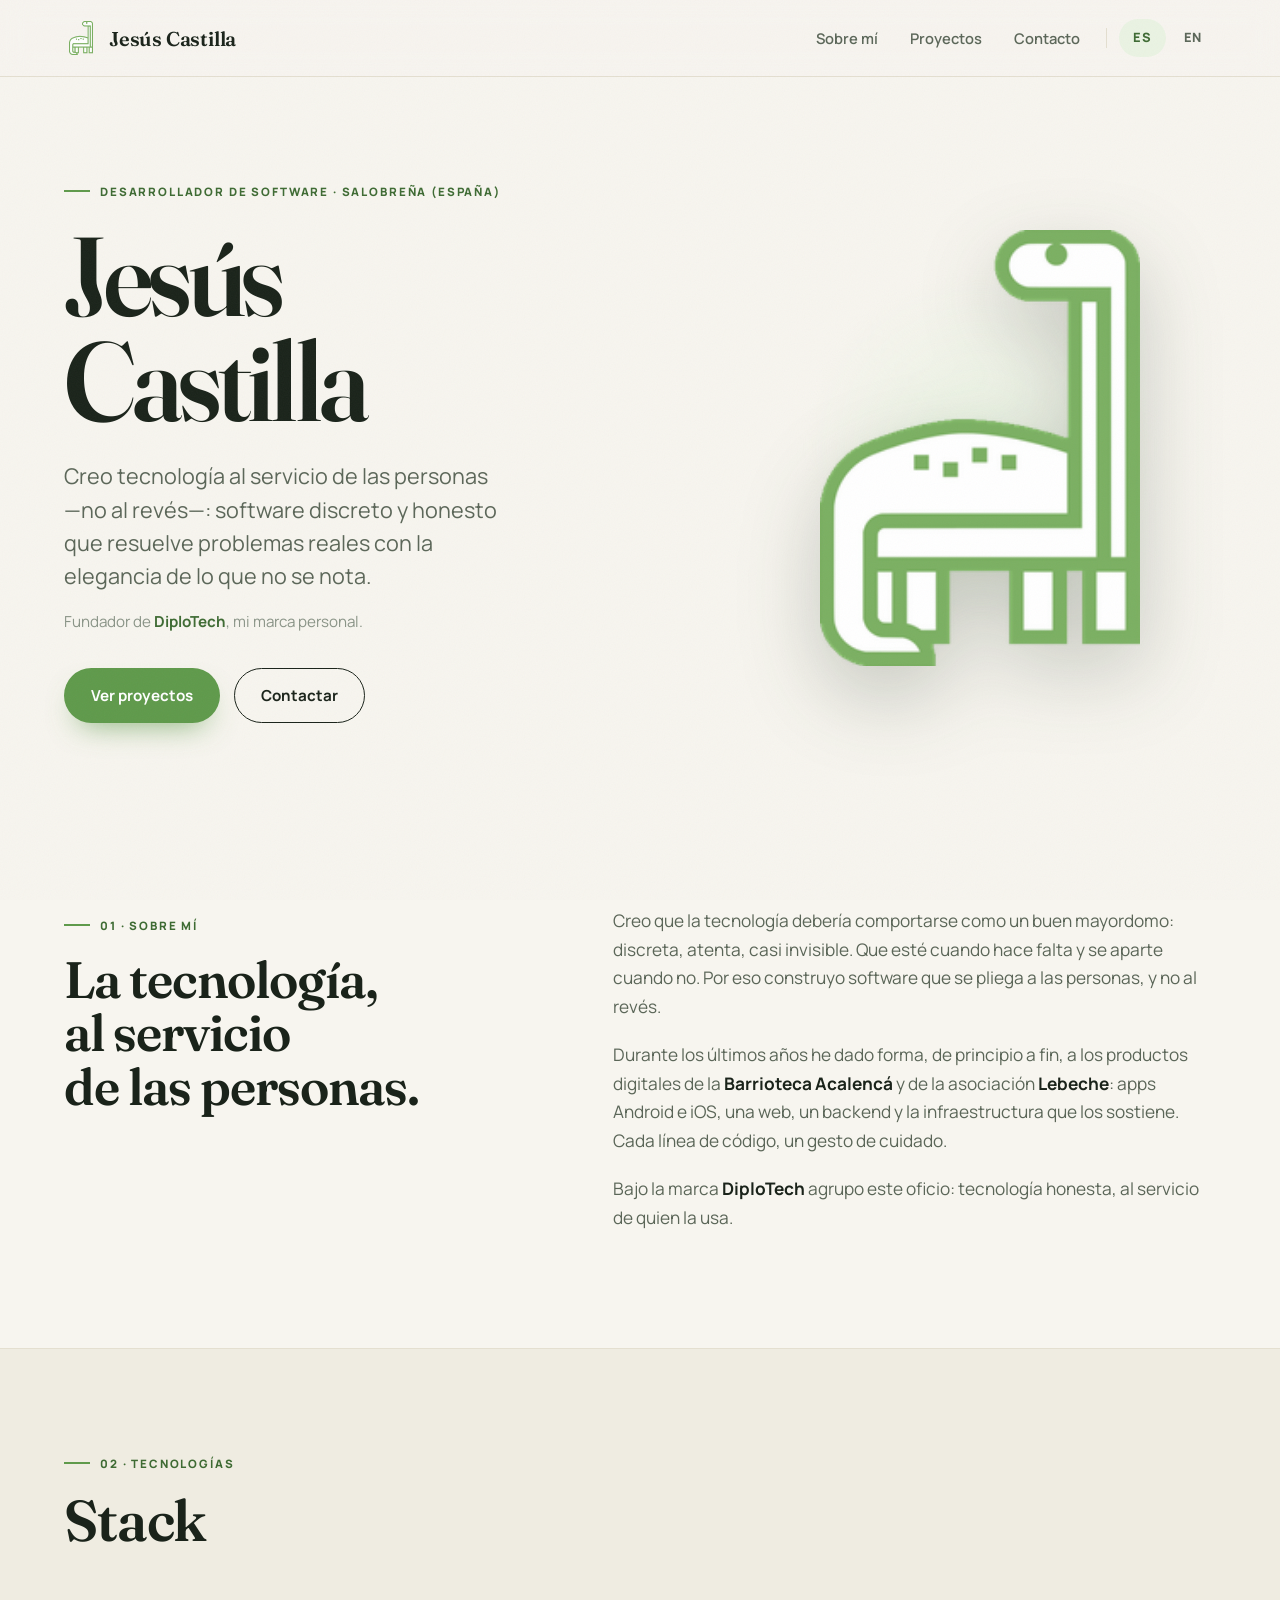
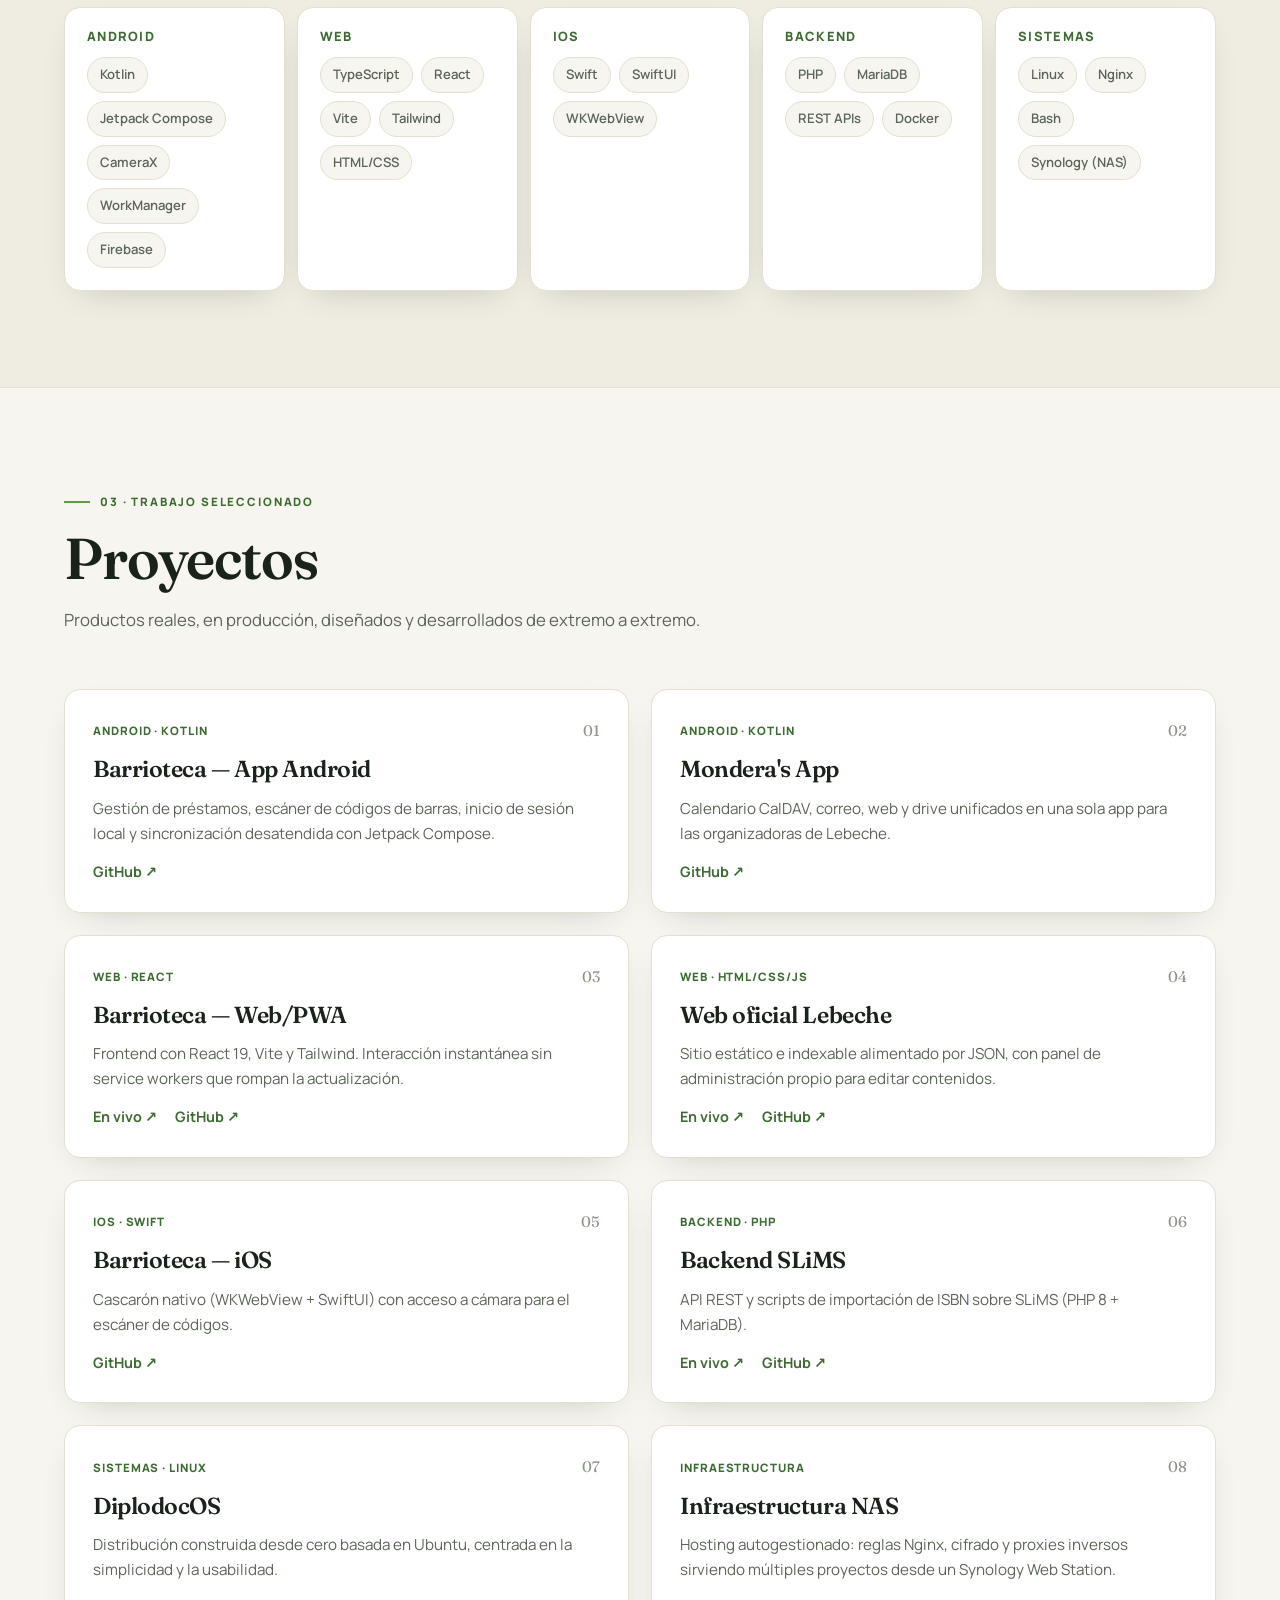
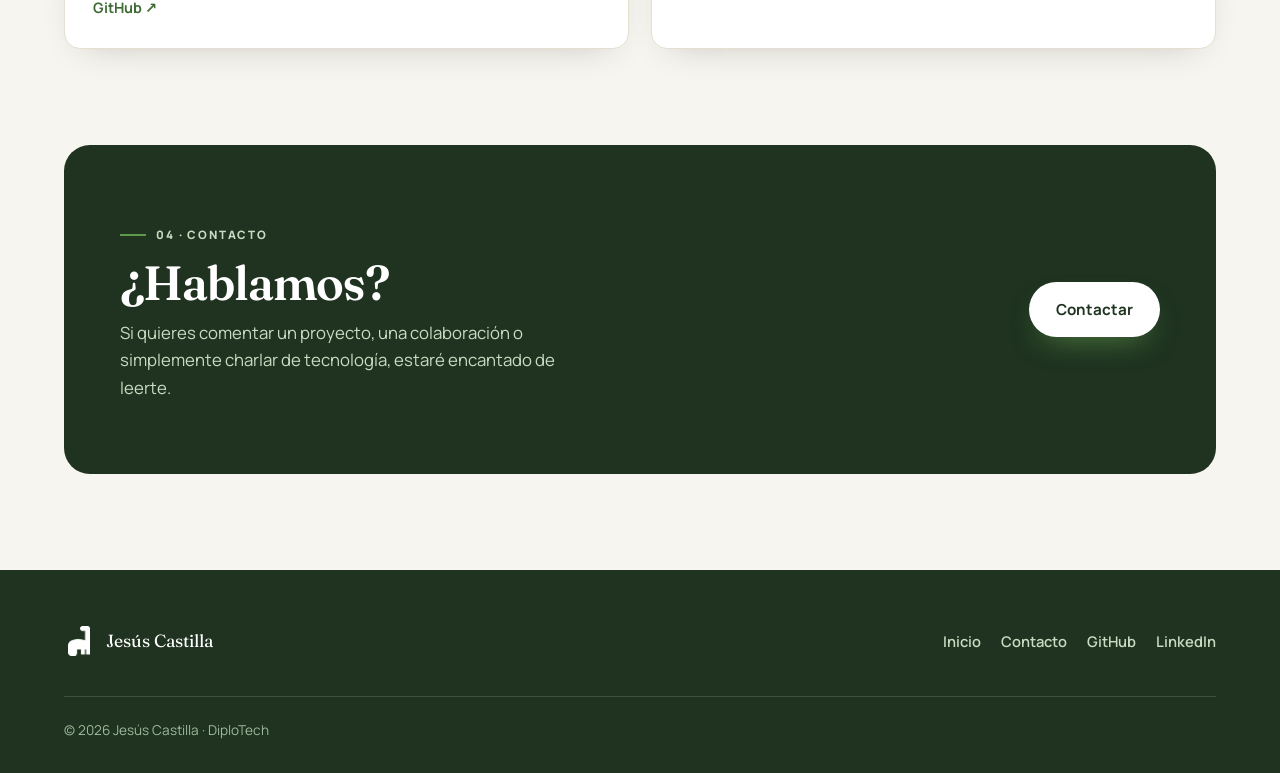
==== commit 0a50835d: "feat: logo DiploTech correcto y textos poeticos (tecnologia al servicio de las personas)" ====
--- a/index.html
+++ b/index.html
@@ -38,8 +38,8 @@
       <div class="hero__texto">
         <span class="ceja">Desarrollador de software · Salobreña (España)</span>
         <h1 class="hero__titulo">Jesús<br>Castilla</h1>
-        <p class="hero__bajada">Diseño y desarrollo productos digitales de principio a fin: apps nativas, web y backend, con código limpio y sin dependencias innecesarias.</p>
-        <p class="hero__fundador">Fundador de <strong>DiploTech</strong>, mi estudio personal de software.</p>
+        <p class="hero__bajada">Creo tecnología al servicio de las personas —no al revés—: software discreto y honesto que resuelve problemas reales con la elegancia de lo que no se nota.</p>
+        <p class="hero__fundador">Fundador de <strong>DiploTech</strong>, mi marca personal.</p>
         <div class="hero__acciones">
           <a class="boton boton--verde" href="#proyectos">Ver proyectos</a>
           <a class="boton boton--fantasma" href="contacto.html">Contactar</a>
@@ -56,12 +56,12 @@
       <div class="contenedor sobre-mi aparecer">
         <div class="sobre-mi__cabecera">
           <span class="ceja">01 · Sobre mí</span>
-          <h2>Curiosidad, oficio<br>y vocación.</h2>
+          <h2>La tecnología, al servicio<br>de las personas.</h2>
         </div>
         <div class="sobre-mi__cuerpo">
-          <p>Durante los últimos años he construido, de principio a fin, los productos digitales de la <strong>Barrioteca Acalencá</strong> y de la asociación <strong>Lebeche</strong>: apps Android e iOS, una web/PWA, el backend y la infraestructura que las sostiene.</p>
-          <p>Soy autodidacta y full‑stack por convicción: me muevo con soltura entre el frontend, el backend, el móvil y los sistemas. Fundo <strong>DiploTech</strong> para agrupar este trabajo bajo un mismo techo.</p>
-          <p>Me motiva resolver problemas reales con código honesto, medible y fácil de mantener.</p>
+          <p>Creo que la tecnología debería comportarse como un buen mayordomo: discreta, atenta, casi invisible. Que esté cuando hace falta y se aparte cuando no. Por eso construyo software que se pliega a las personas, y no al revés.</p>
+          <p>Durante los últimos años he dado forma, de principio a fin, a los productos digitales de la <strong>Barrioteca Acalencá</strong> y de la asociación <strong>Lebeche</strong>: apps Android e iOS, una web, un backend y la infraestructura que los sostiene. Cada línea de código, un gesto de cuidado.</p>
+          <p>Bajo la marca <strong>DiploTech</strong> agrupo este oficio: tecnología honesta, al servicio de quien la usa.</p>
         </div>
       </div>
     </section>
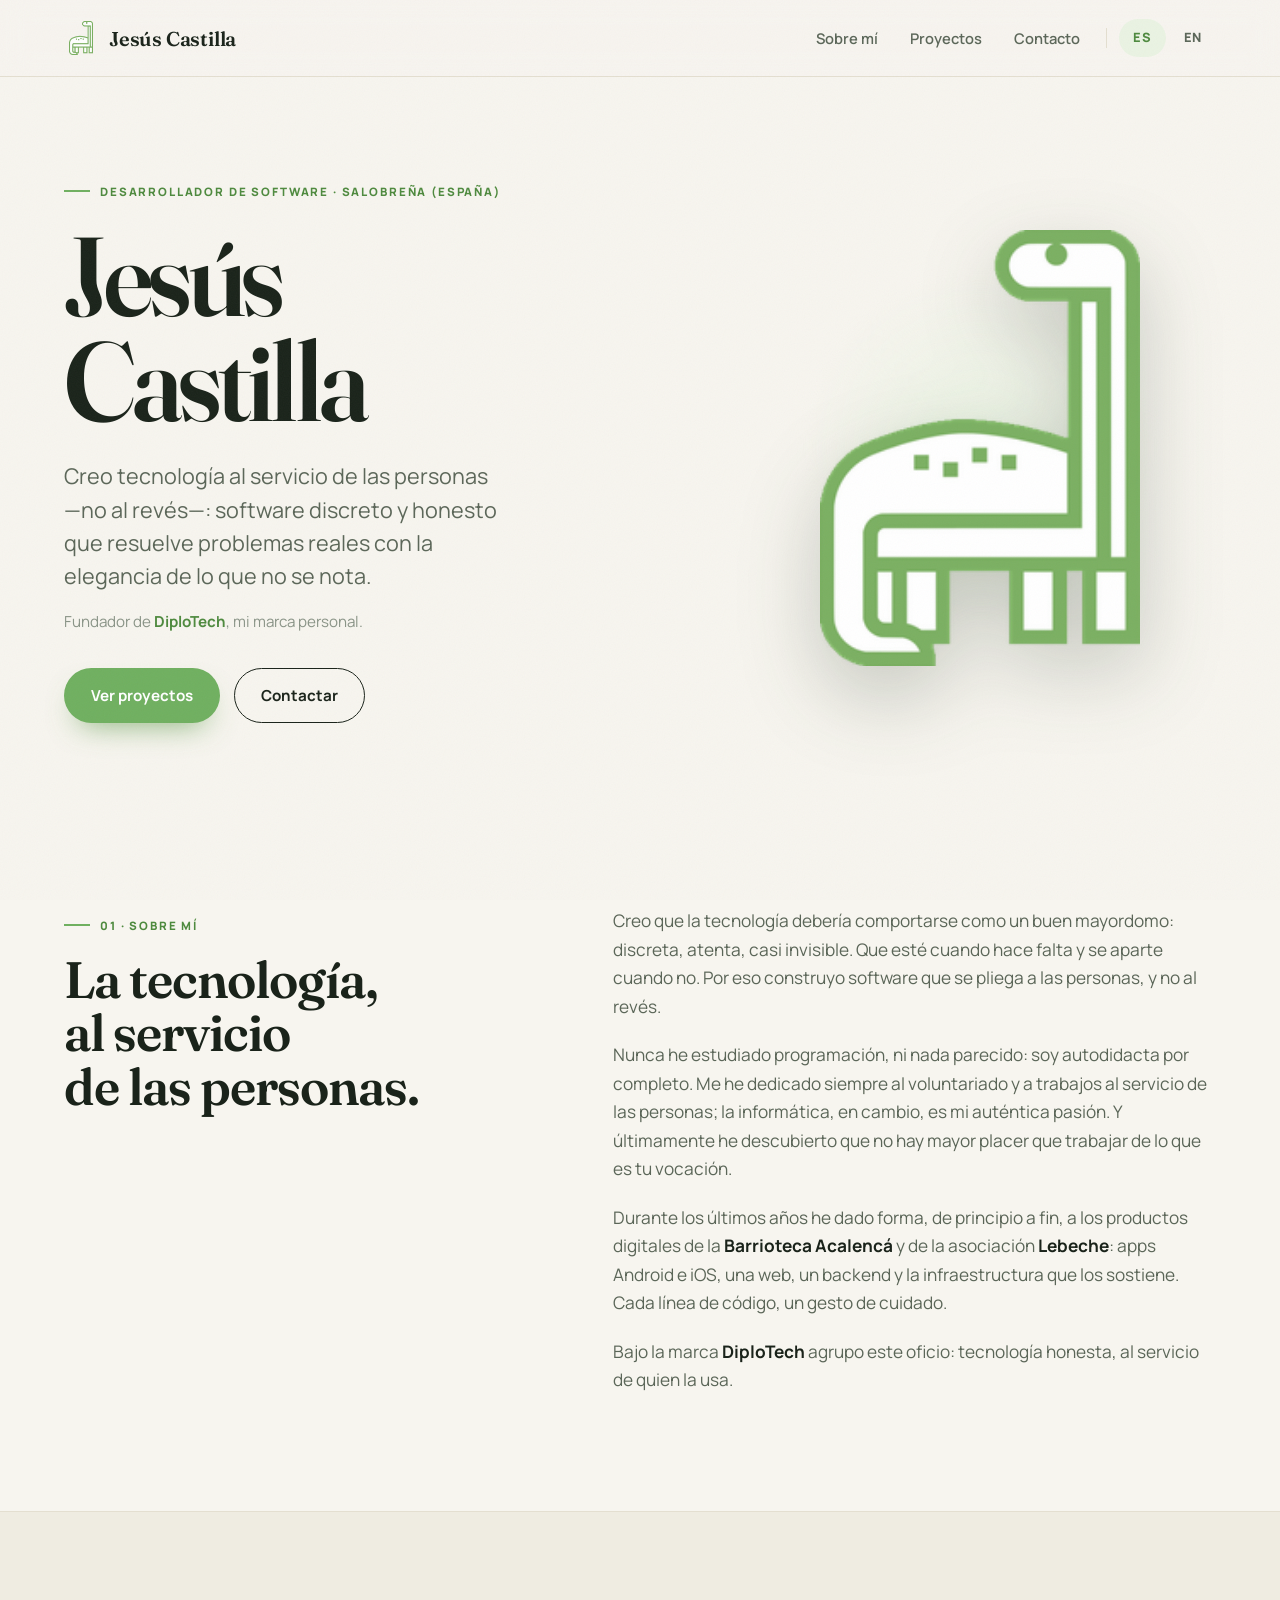
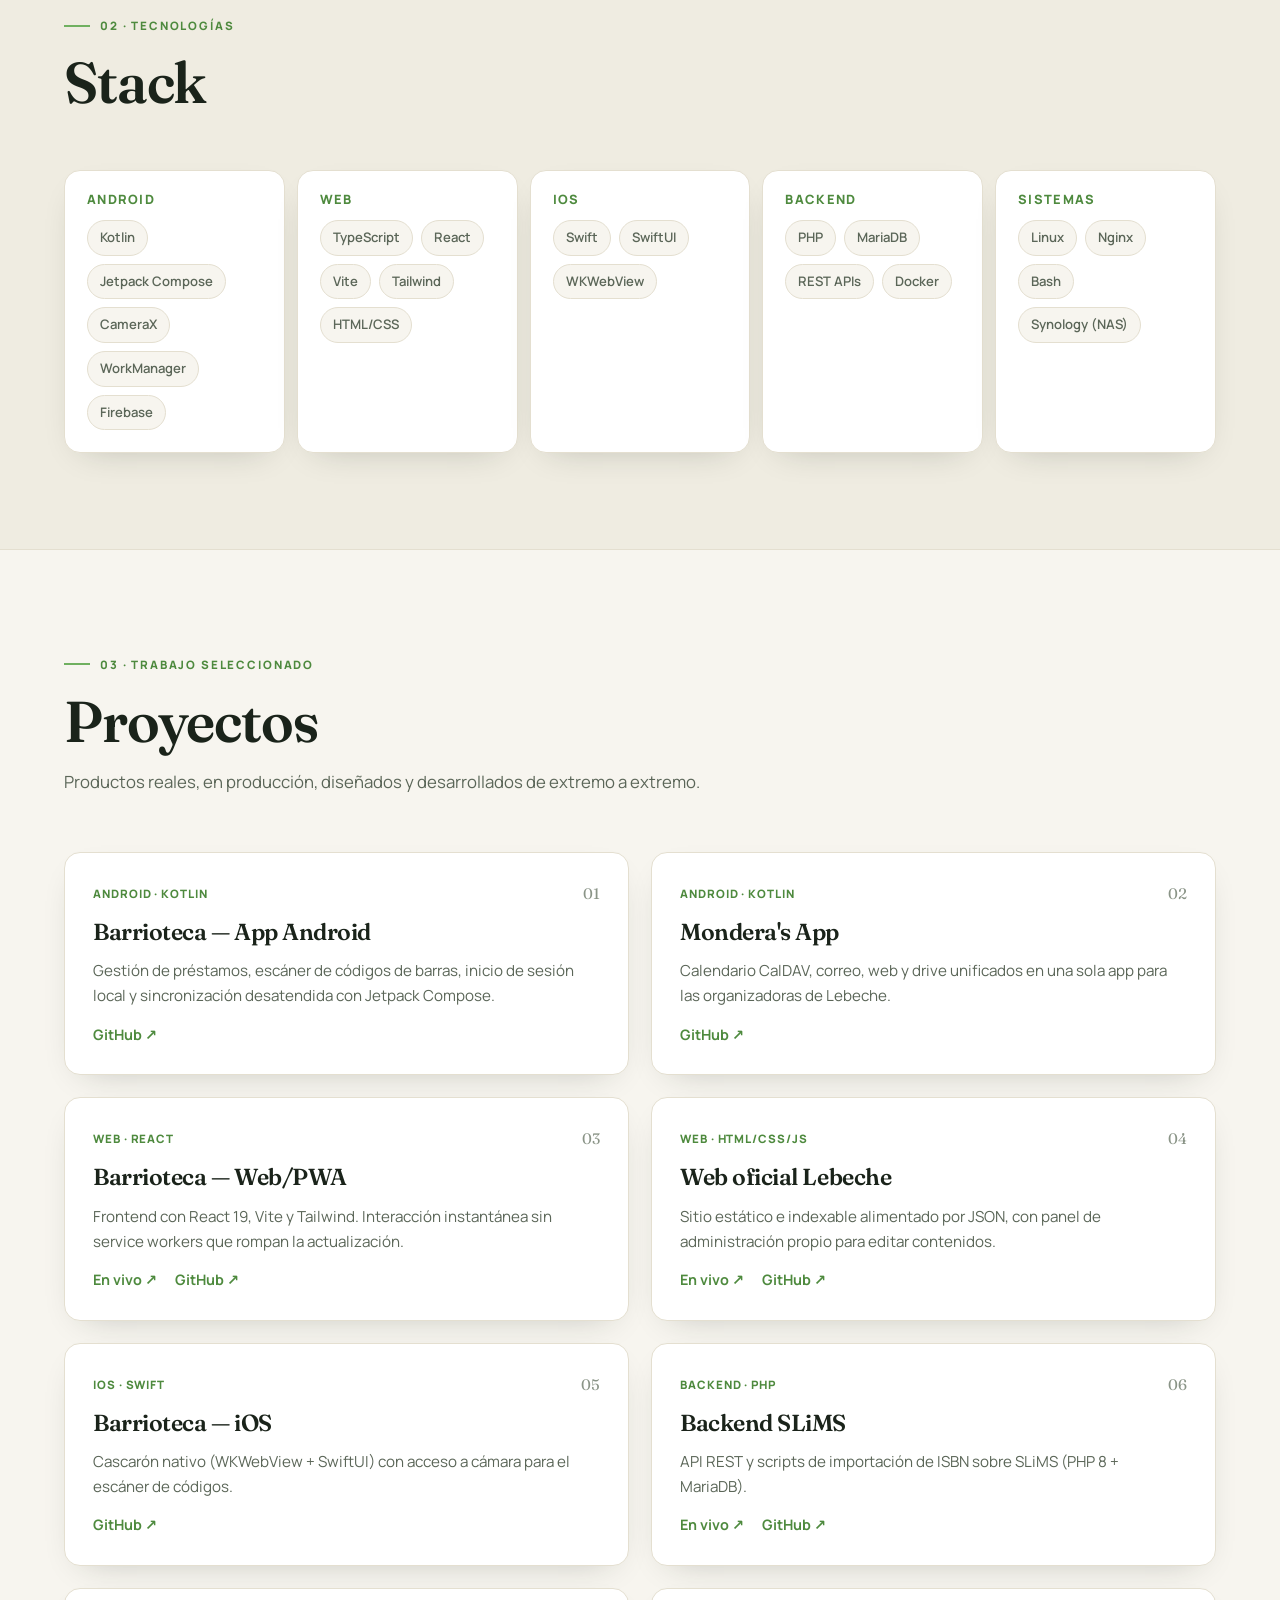
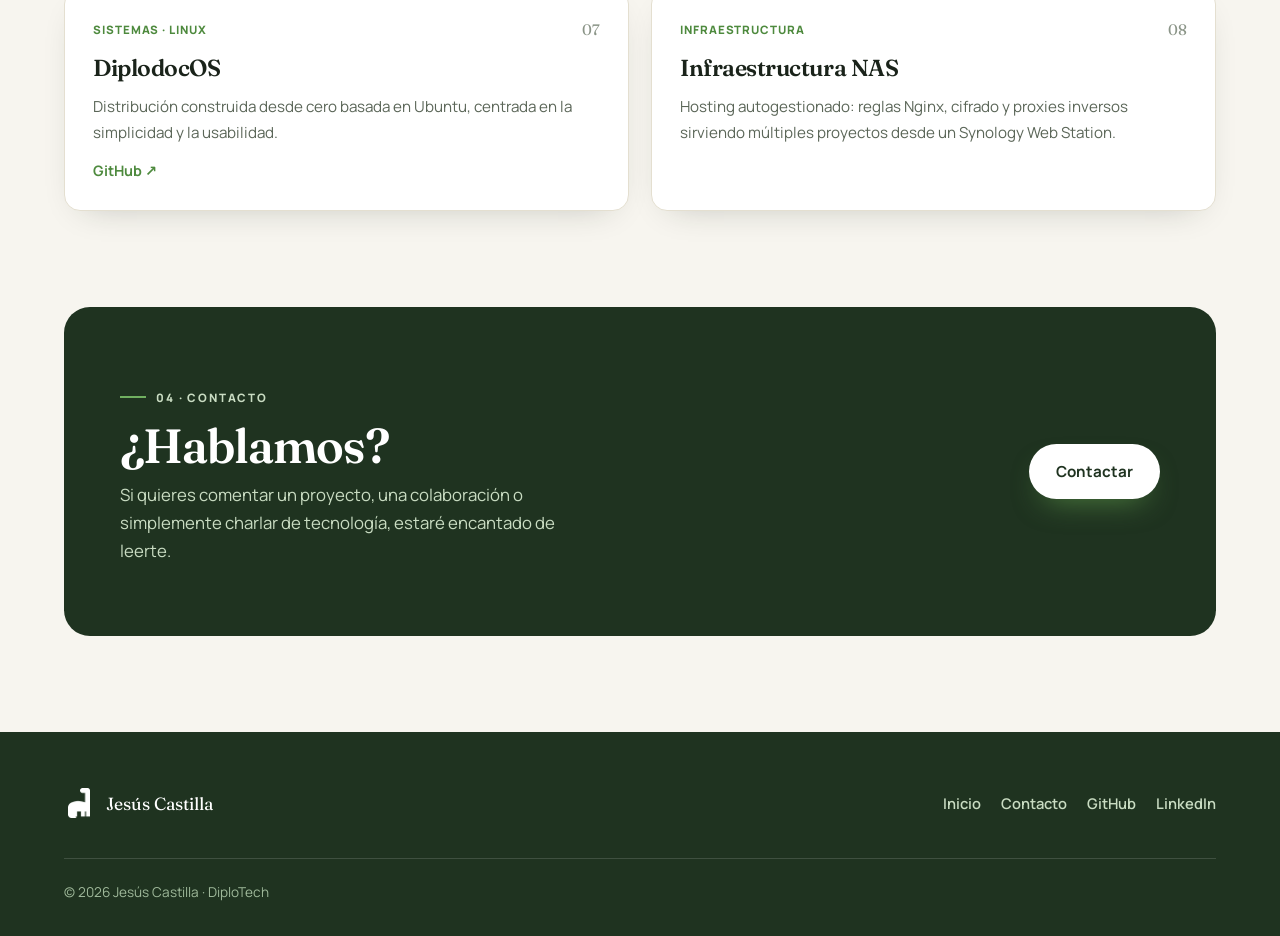
==== commit 0a6472e4: "feat: verde DiploTech, faceta autodidacta, telefono nuevo y email de contacto" ====
--- a/index.html
+++ b/index.html
@@ -60,6 +60,7 @@
         </div>
         <div class="sobre-mi__cuerpo">
           <p>Creo que la tecnología debería comportarse como un buen mayordomo: discreta, atenta, casi invisible. Que esté cuando hace falta y se aparte cuando no. Por eso construyo software que se pliega a las personas, y no al revés.</p>
+          <p>Nunca he estudiado programación, ni nada parecido: soy autodidacta por completo. Me he dedicado siempre al voluntariado y a trabajos al servicio de las personas; la informática, en cambio, es mi auténtica pasión. Y últimamente he descubierto que no hay mayor placer que trabajar de lo que es tu vocación.</p>
           <p>Durante los últimos años he dado forma, de principio a fin, a los productos digitales de la <strong>Barrioteca Acalencá</strong> y de la asociación <strong>Lebeche</strong>: apps Android e iOS, una web, un backend y la infraestructura que los sostiene. Cada línea de código, un gesto de cuidado.</p>
           <p>Bajo la marca <strong>DiploTech</strong> agrupo este oficio: tecnología honesta, al servicio de quien la usa.</p>
         </div>
--- a/styles.css
+++ b/styles.css
@@ -4,8 +4,8 @@
   --tinta:#1A231A;
   --tinta-suave:#5B6658;
   --tinta-claro:#8A9487;
-  --verde:#5F9A4B;
-  --verde-oscuro:#3E6B33;
+  --verde:#70B060;
+  --verde-oscuro:#4E8A3E;
   --verde-profundo:#1F3320;
   --verde-claro:#EAF3E3;
   --linea:#E4DFD0;
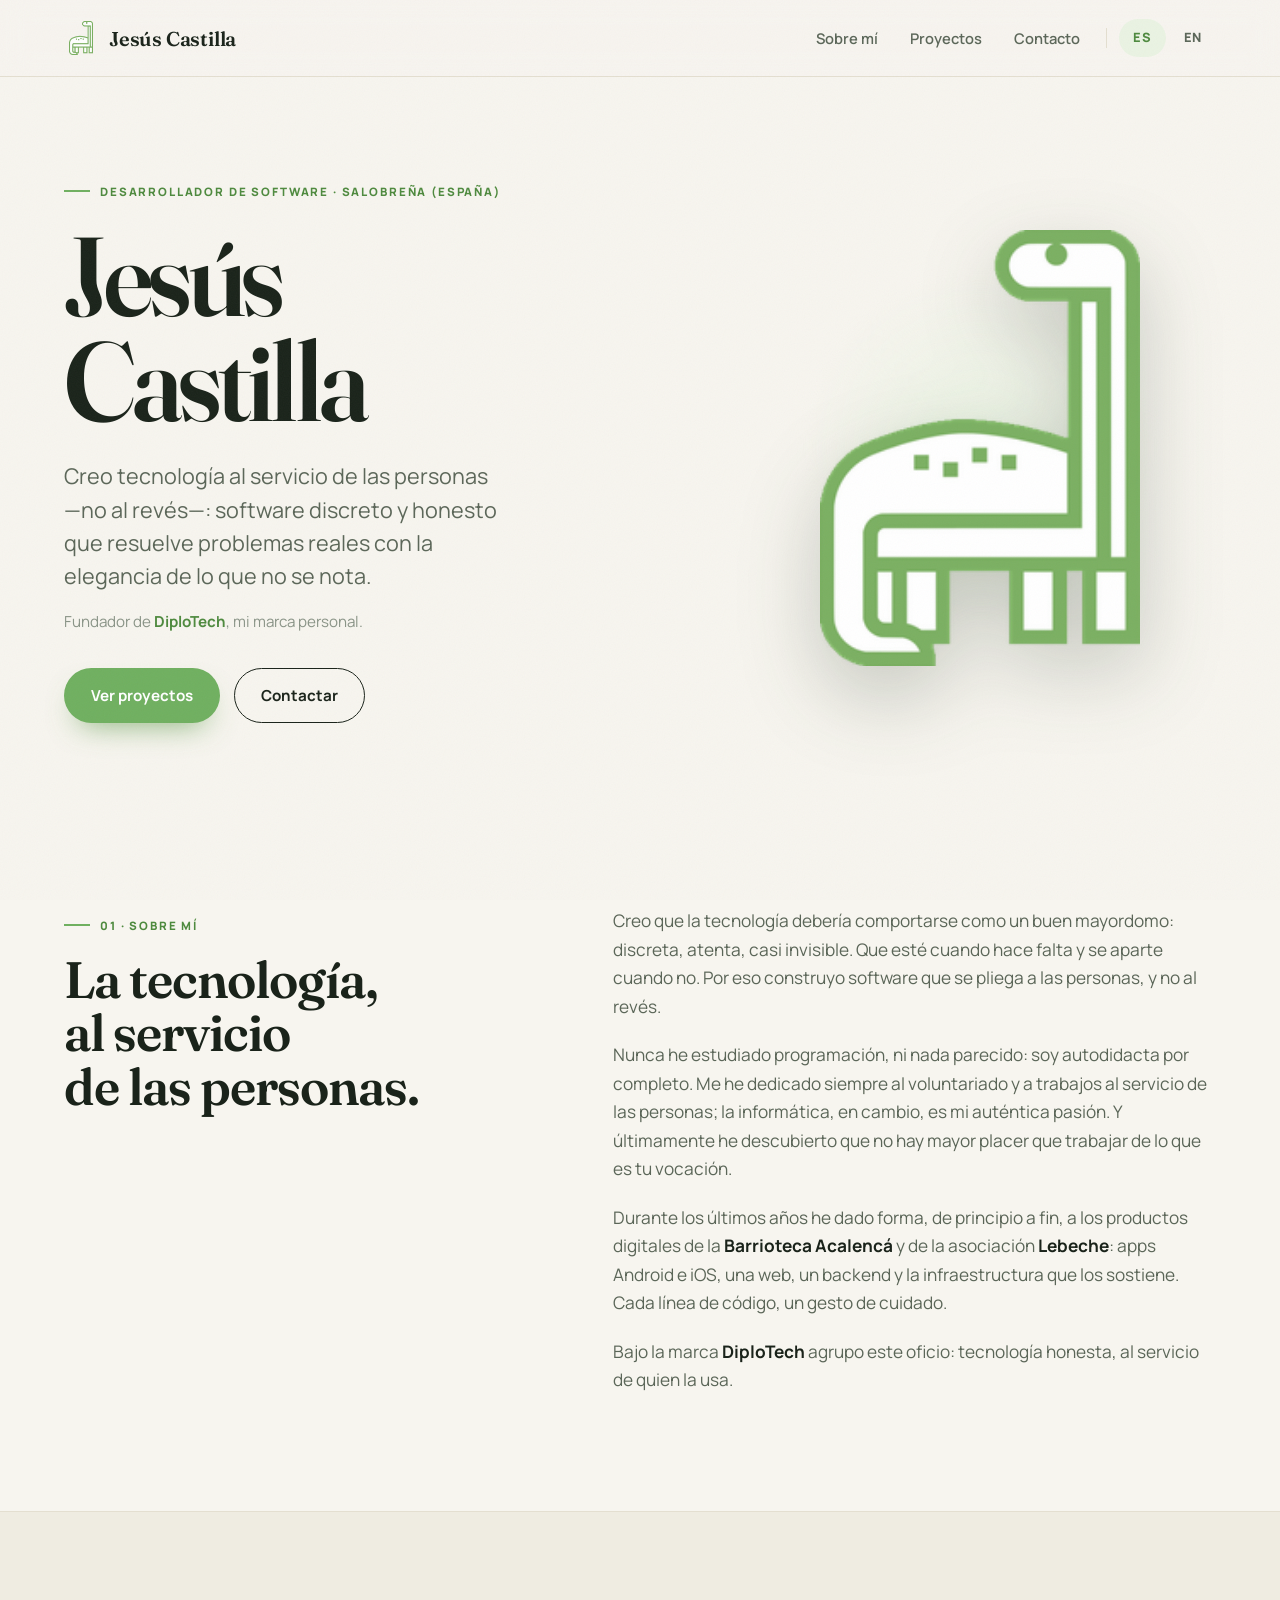
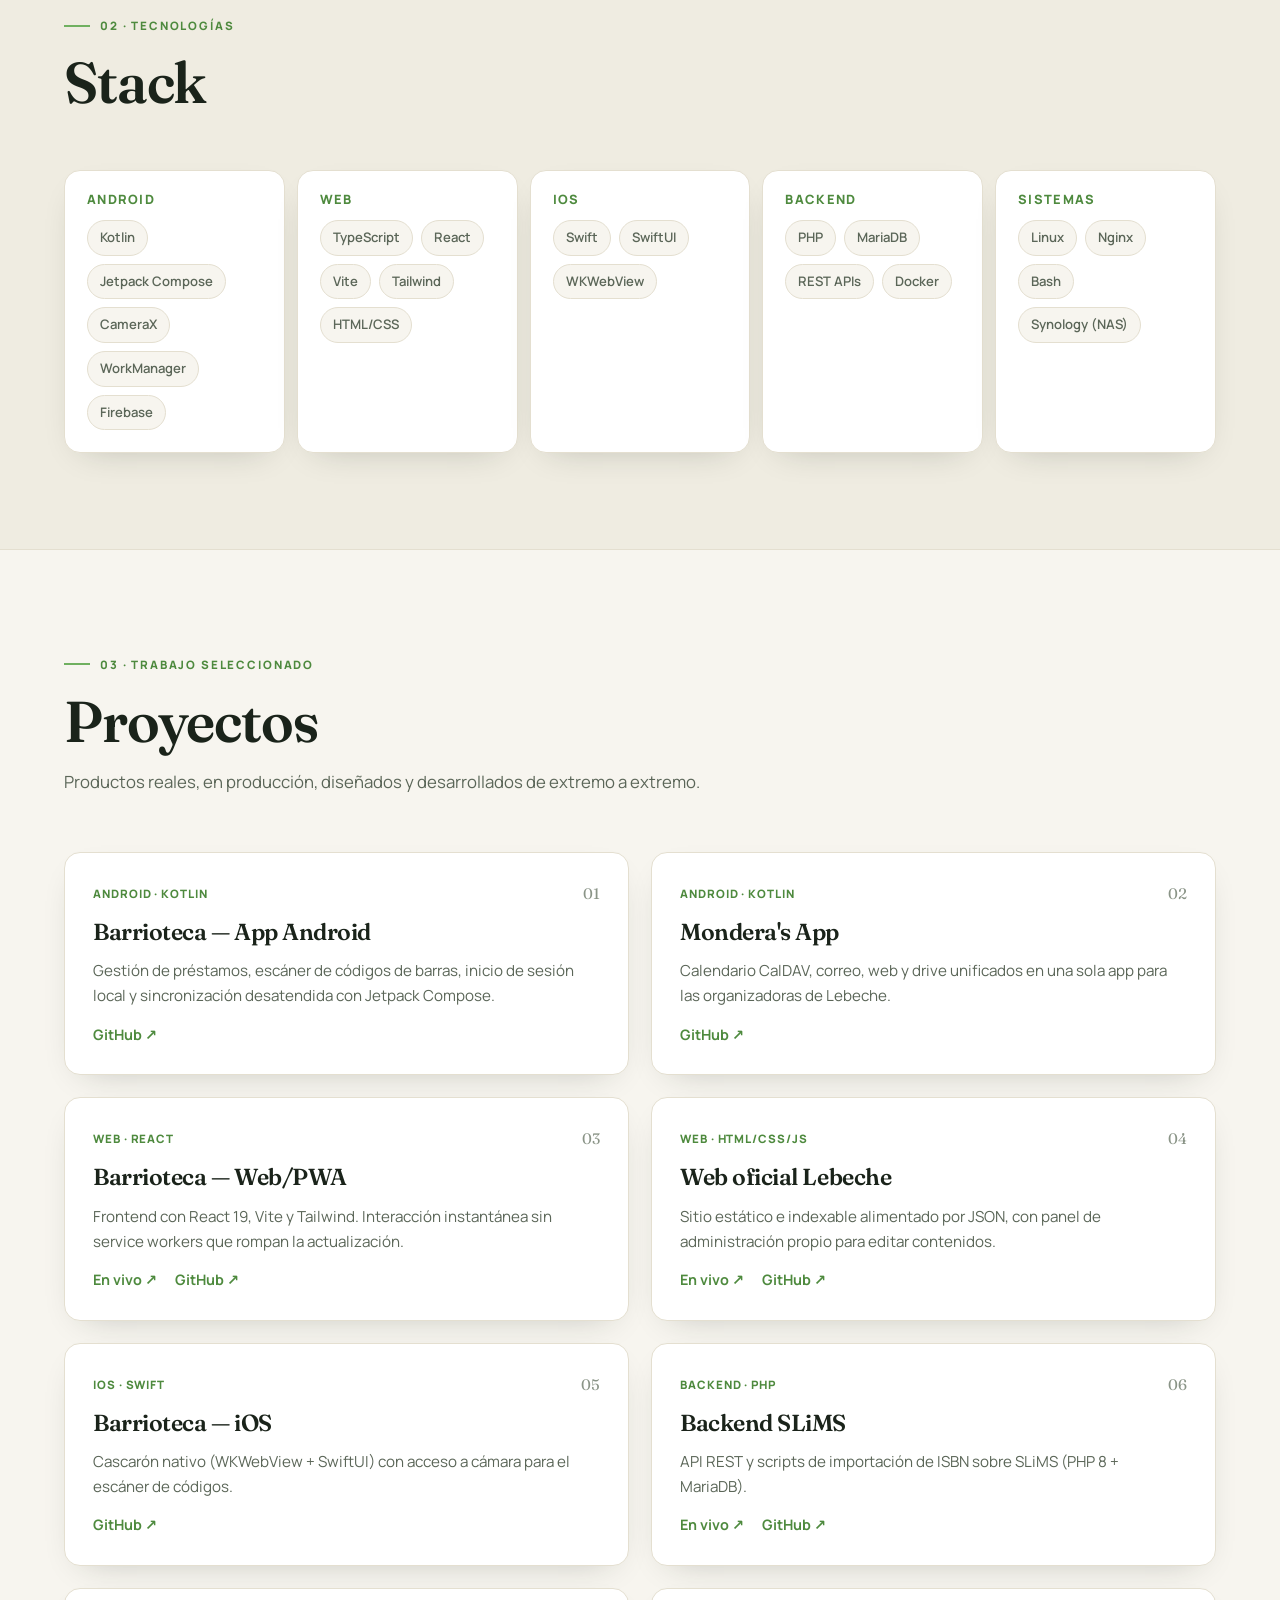
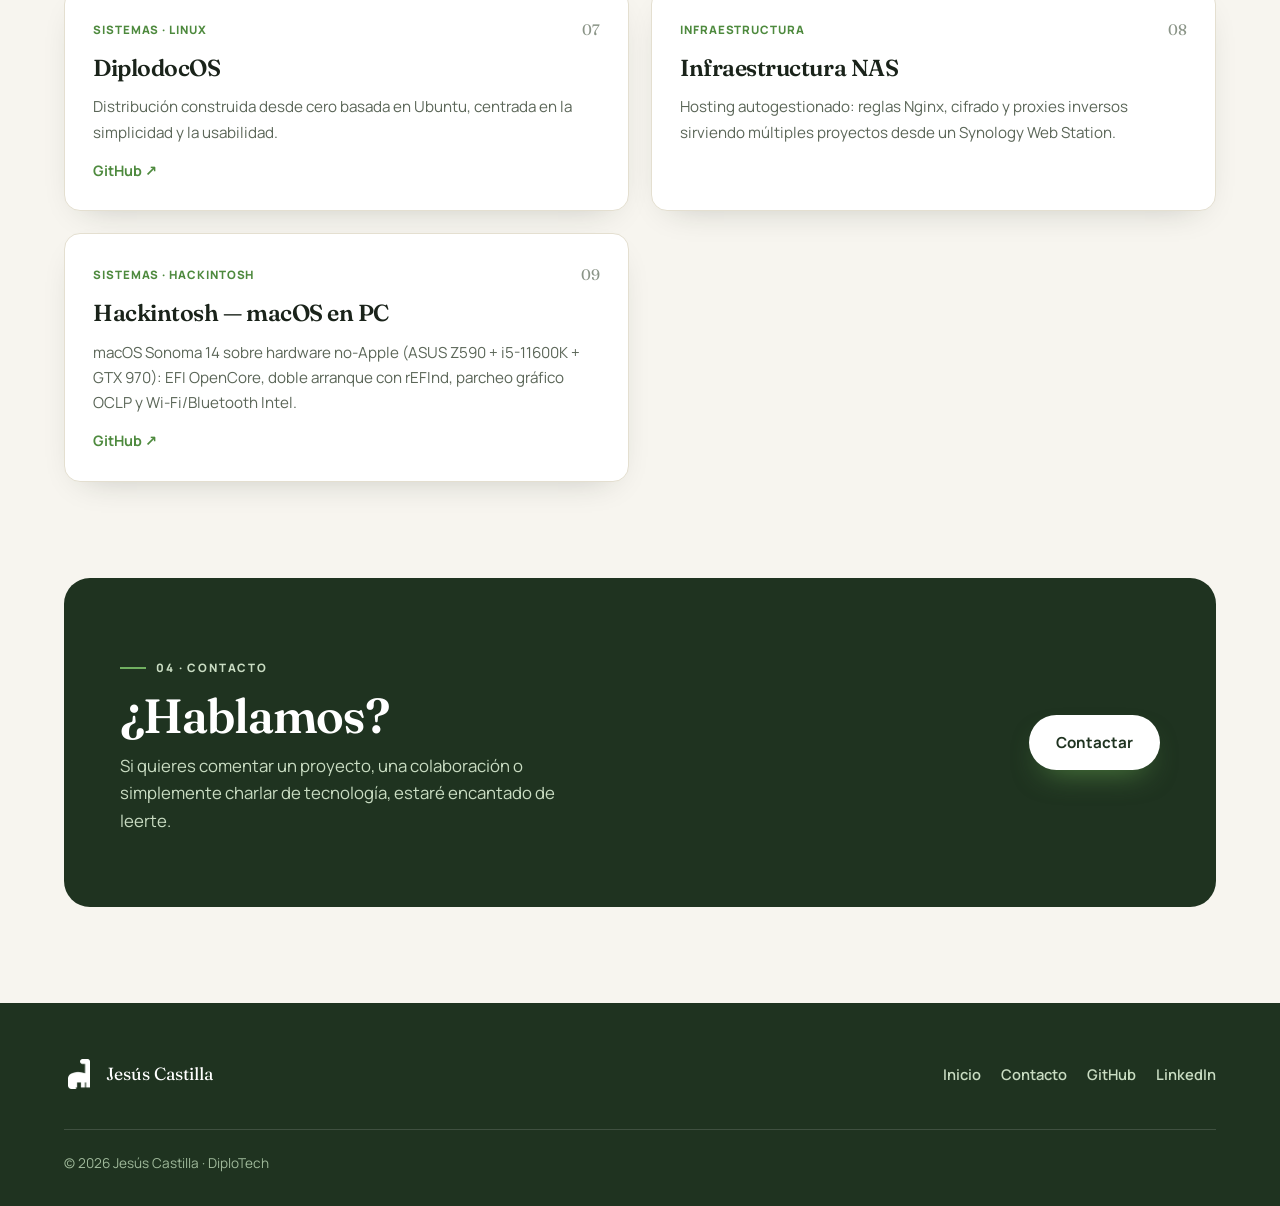
==== commit 30bac5f1: "feat: anadir proyecto Hackintosh (hackintosh-Z590)" ====
--- a/index.html
+++ b/index.html
@@ -152,6 +152,12 @@
             <h3 class="proyecto__titulo">Infraestructura NAS</h3>
             <p class="proyecto__texto">Hosting autogestionado: reglas Nginx, cifrado y proxies inversos sirviendo múltiples proyectos desde un Synology Web Station.</p>
           </article>
+          <article class="proyecto aparecer">
+            <div class="proyecto__top"><span class="proyecto__tag">Sistemas · Hackintosh</span><span class="proyecto__num">09</span></div>
+            <h3 class="proyecto__titulo">Hackintosh — macOS en PC</h3>
+            <p class="proyecto__texto">macOS Sonoma 14 sobre hardware no-Apple (ASUS Z590 + i5-11600K + GTX 970): EFI OpenCore, doble arranque con rEFInd, parcheo gráfico OCLP y Wi-Fi/Bluetooth Intel.</p>
+            <div class="proyecto__enlaces"><a class="flecha" href="https://github.com/jesuscastilla/hackintosh-Z590" target="_blank" rel="noopener">GitHub ↗</a></div>
+          </article>
         </div>
       </div>
     </section>
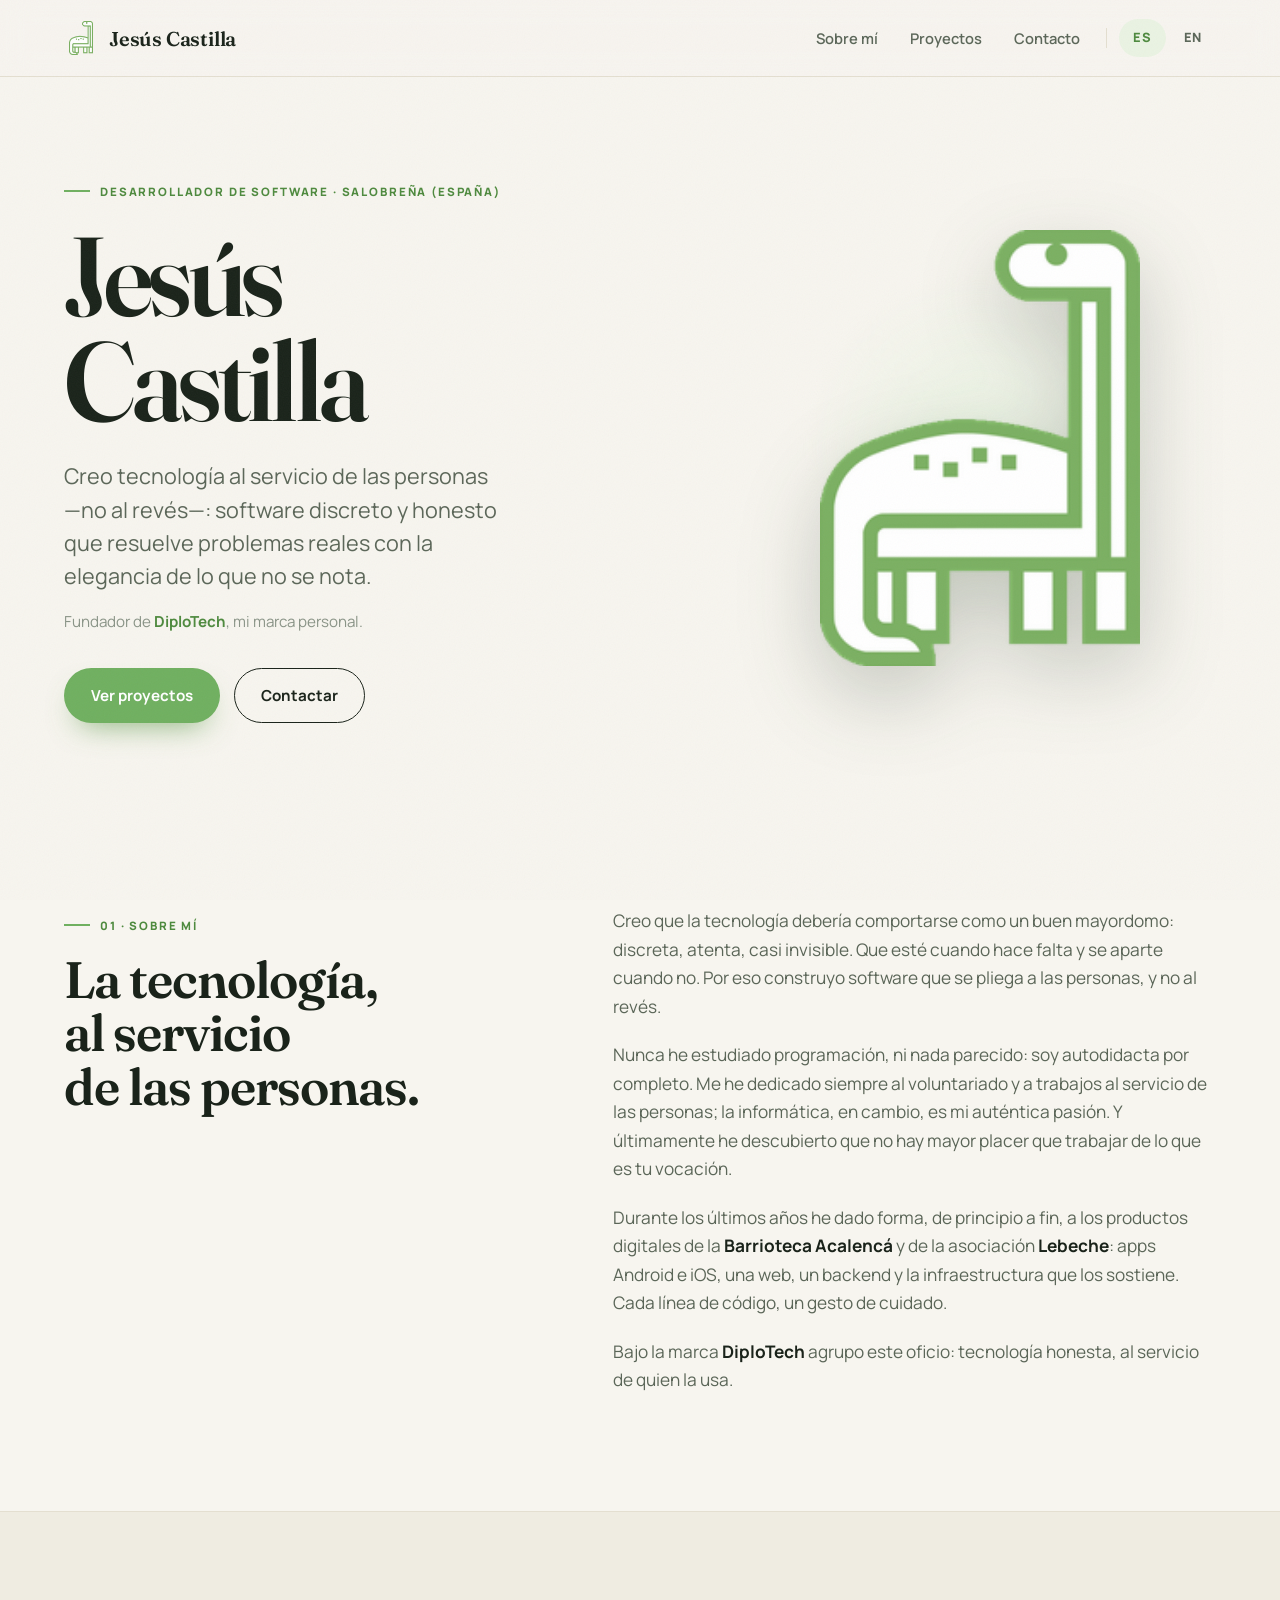
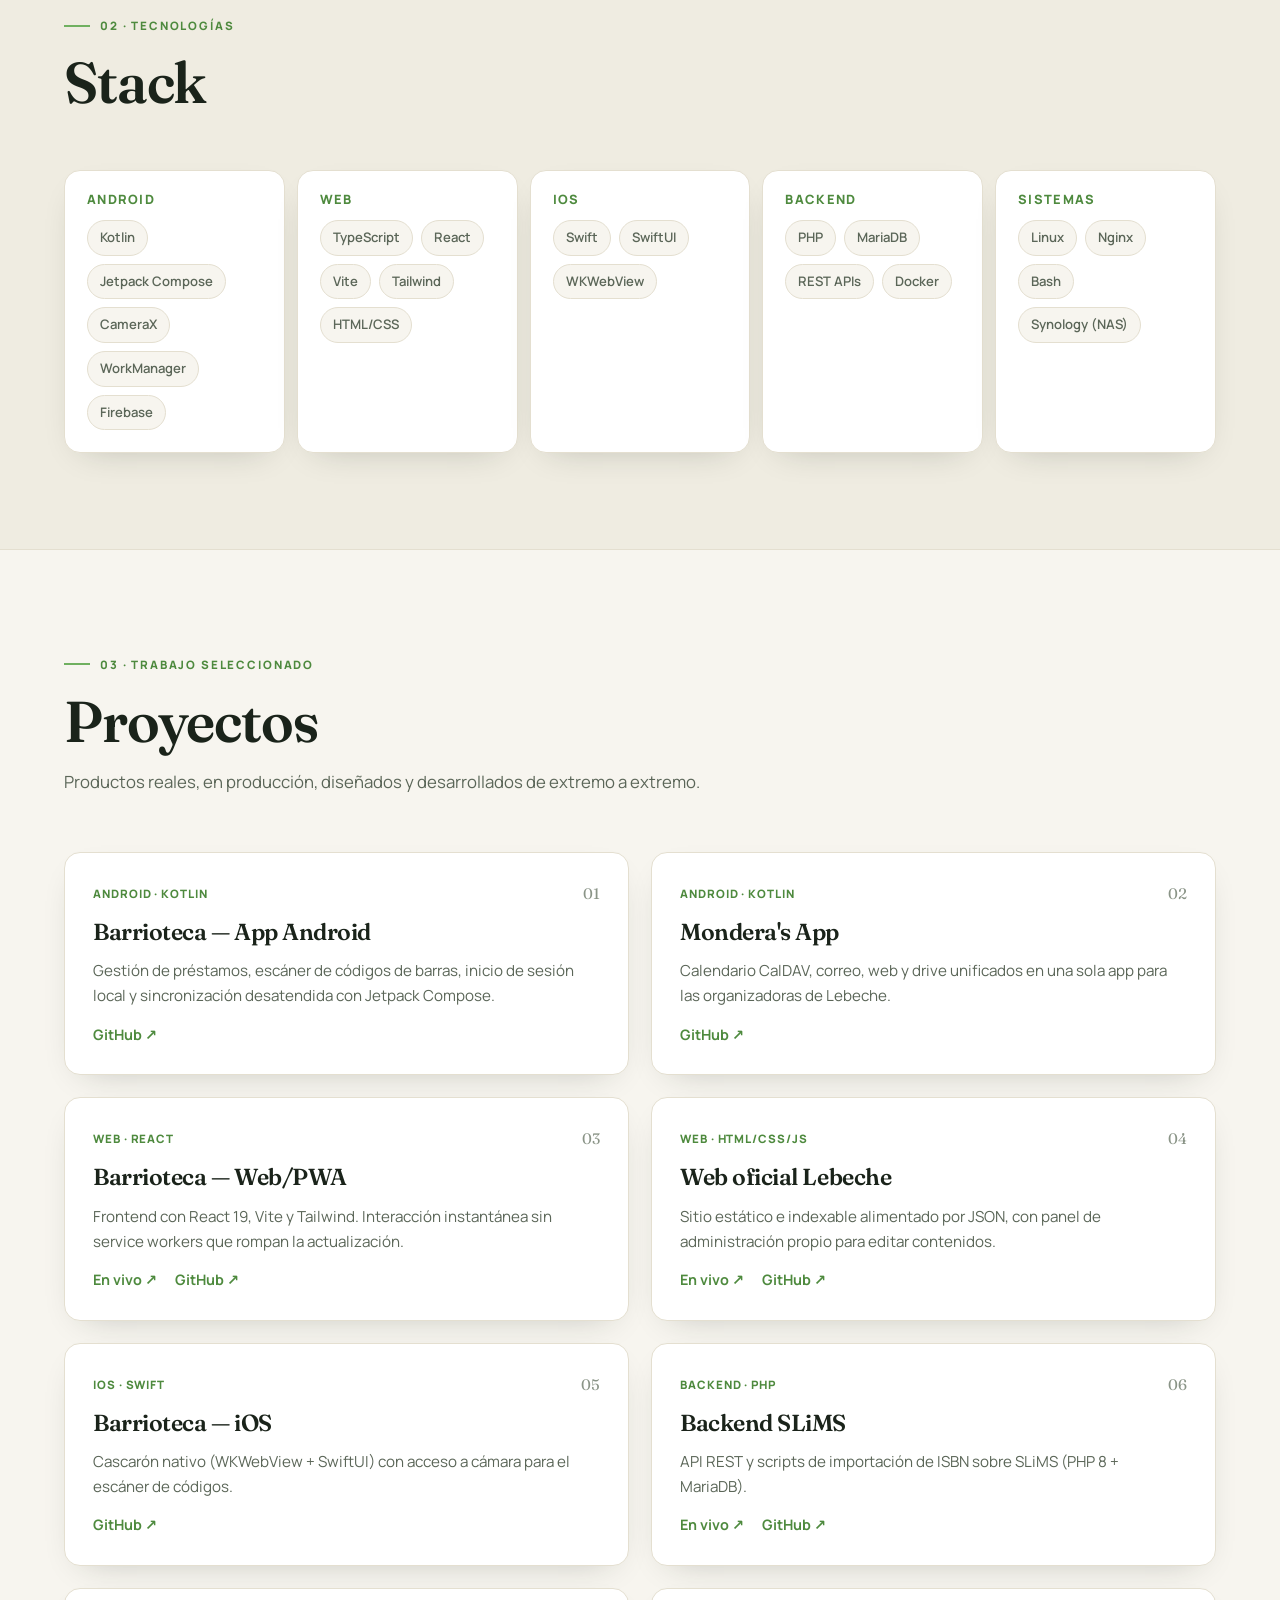
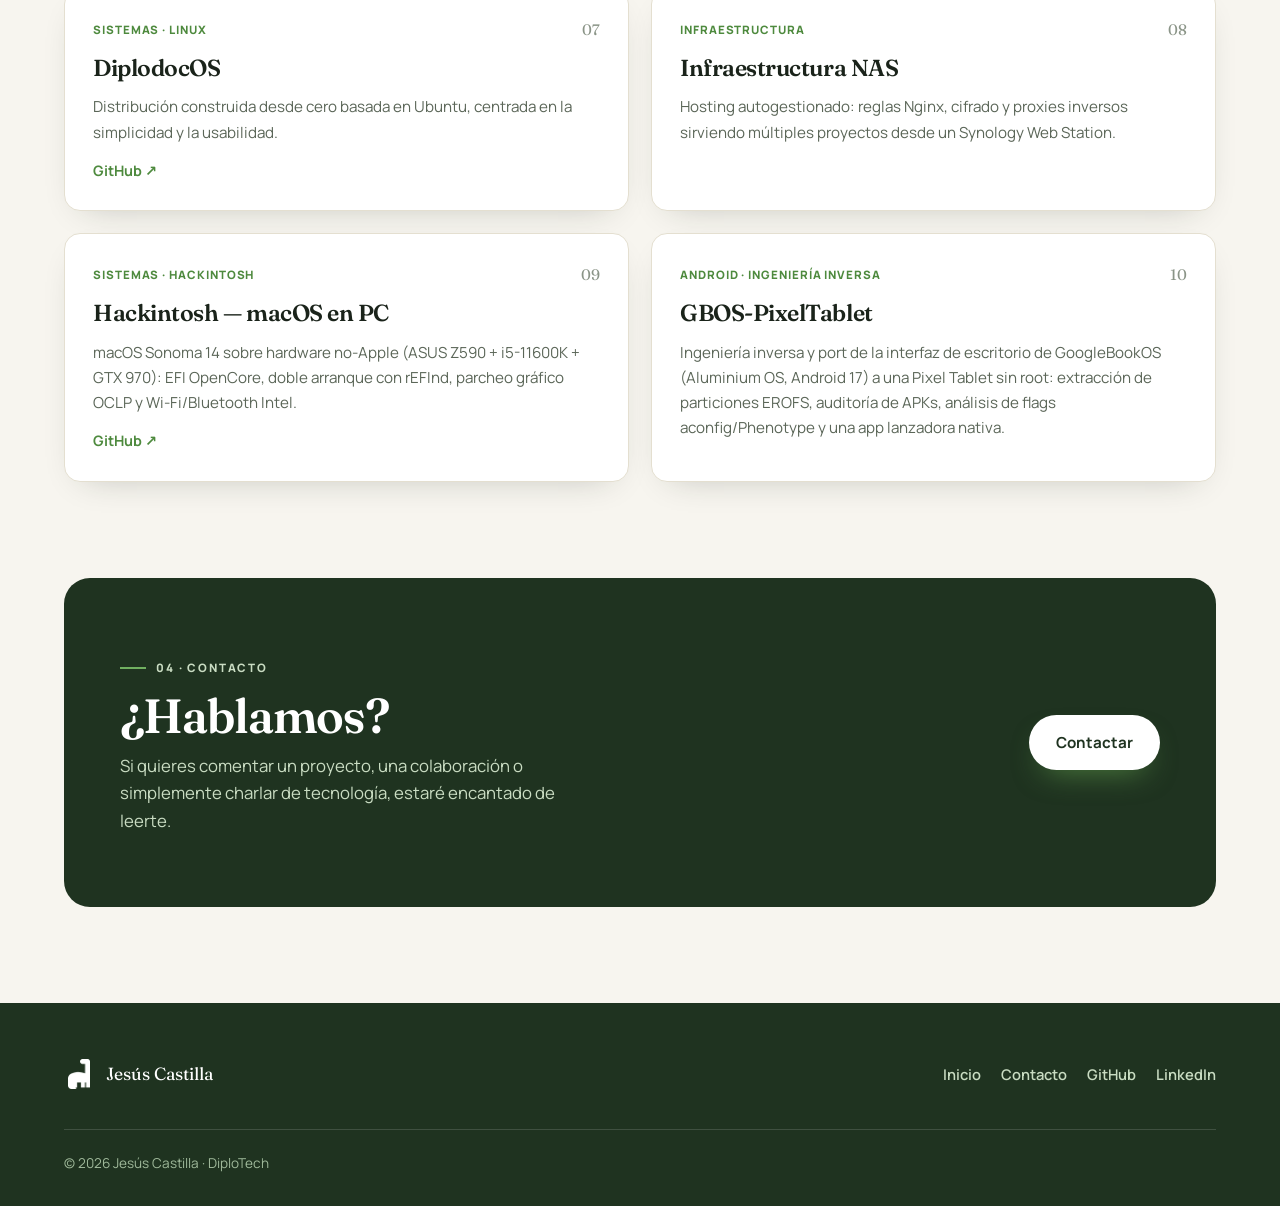
==== commit 6a1203a7: "Anadir proyecto GBOS-PixelTablet al portfolio" ====
--- a/index.html
+++ b/index.html
@@ -158,6 +158,11 @@
             <p class="proyecto__texto">macOS Sonoma 14 sobre hardware no-Apple (ASUS Z590 + i5-11600K + GTX 970): EFI OpenCore, doble arranque con rEFInd, parcheo gráfico OCLP y Wi-Fi/Bluetooth Intel.</p>
             <div class="proyecto__enlaces"><a class="flecha" href="https://github.com/jesuscastilla/hackintosh-Z590" target="_blank" rel="noopener">GitHub ↗</a></div>
           </article>
+          <article class="proyecto aparecer">
+            <div class="proyecto__top"><span class="proyecto__tag">Android · Ingeniería inversa</span><span class="proyecto__num">10</span></div>
+            <h3 class="proyecto__titulo">GBOS-PixelTablet</h3>
+            <p class="proyecto__texto">Ingeniería inversa y port de la interfaz de escritorio de GoogleBookOS (Aluminium OS, Android 17) a una Pixel Tablet sin root: extracción de particiones EROFS, auditoría de APKs, análisis de flags aconfig/Phenotype y una app lanzadora nativa.</p>
+          </article>
         </div>
       </div>
     </section>
